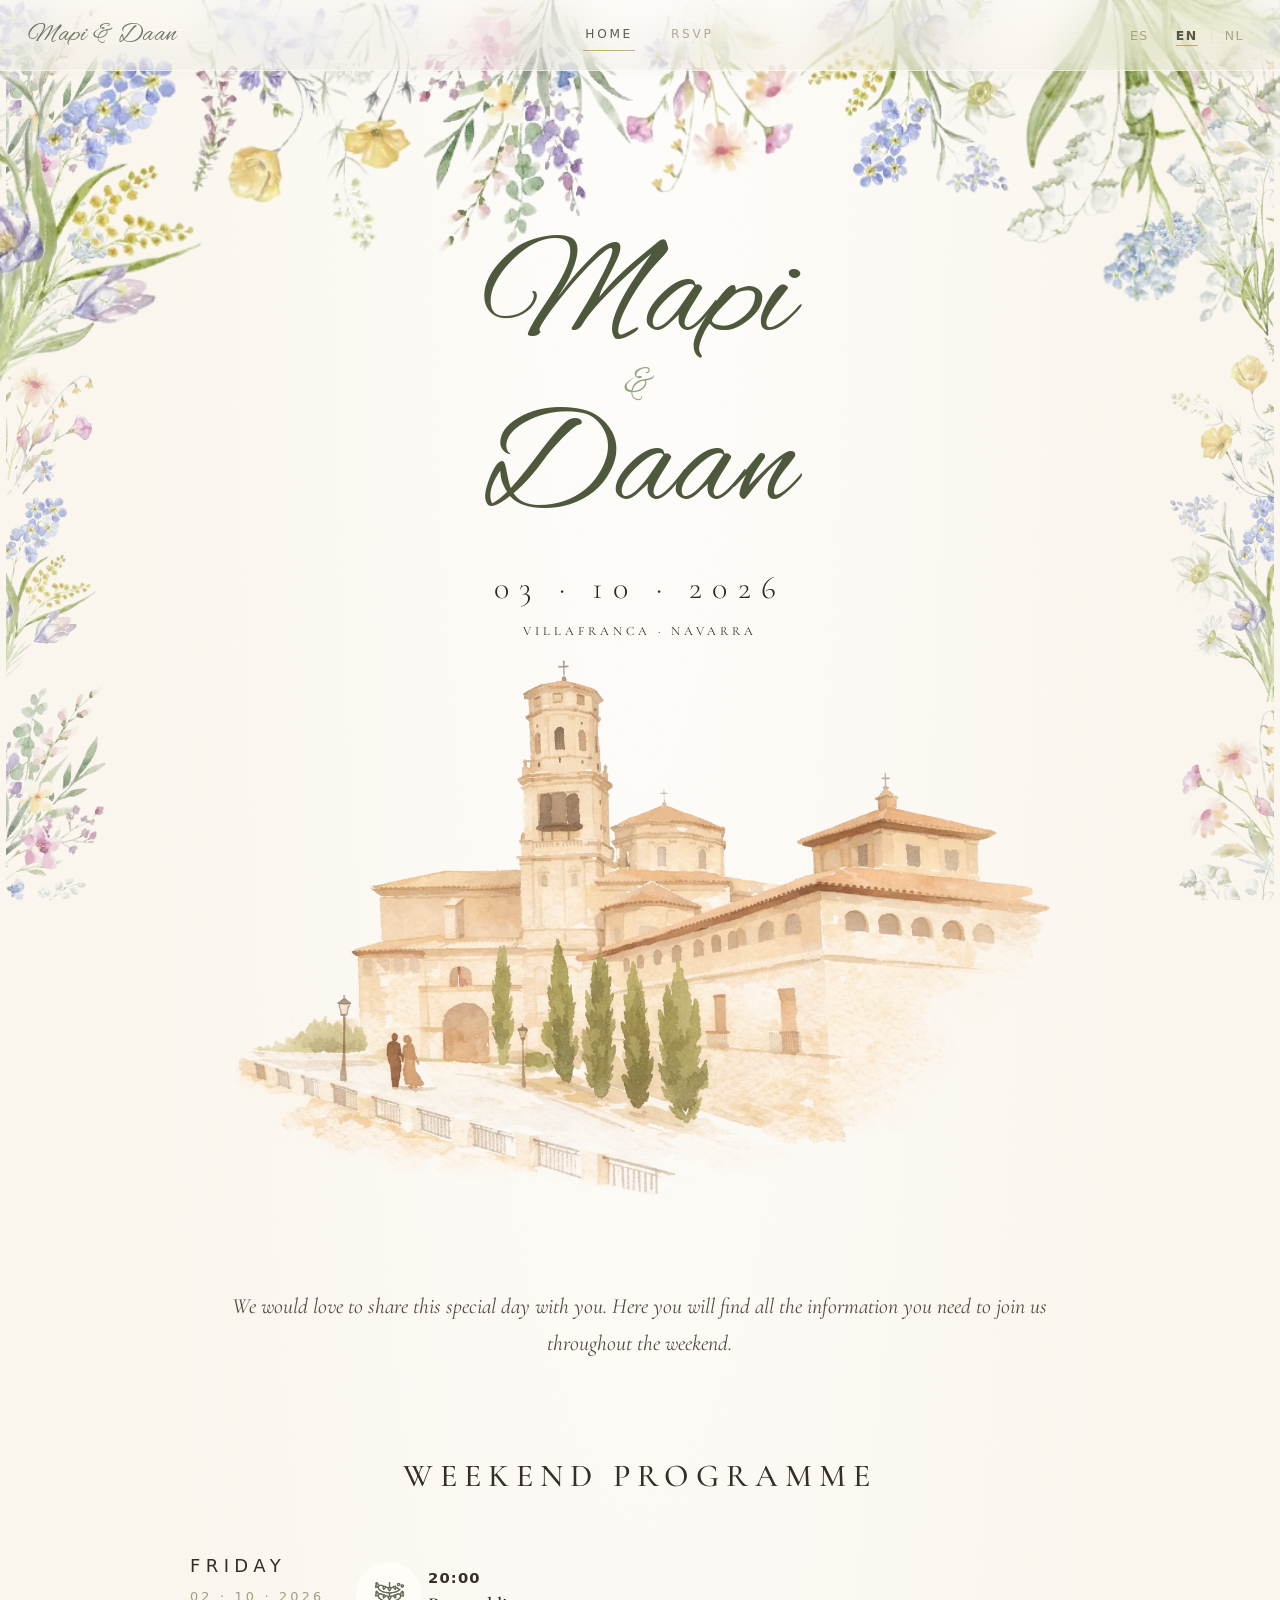
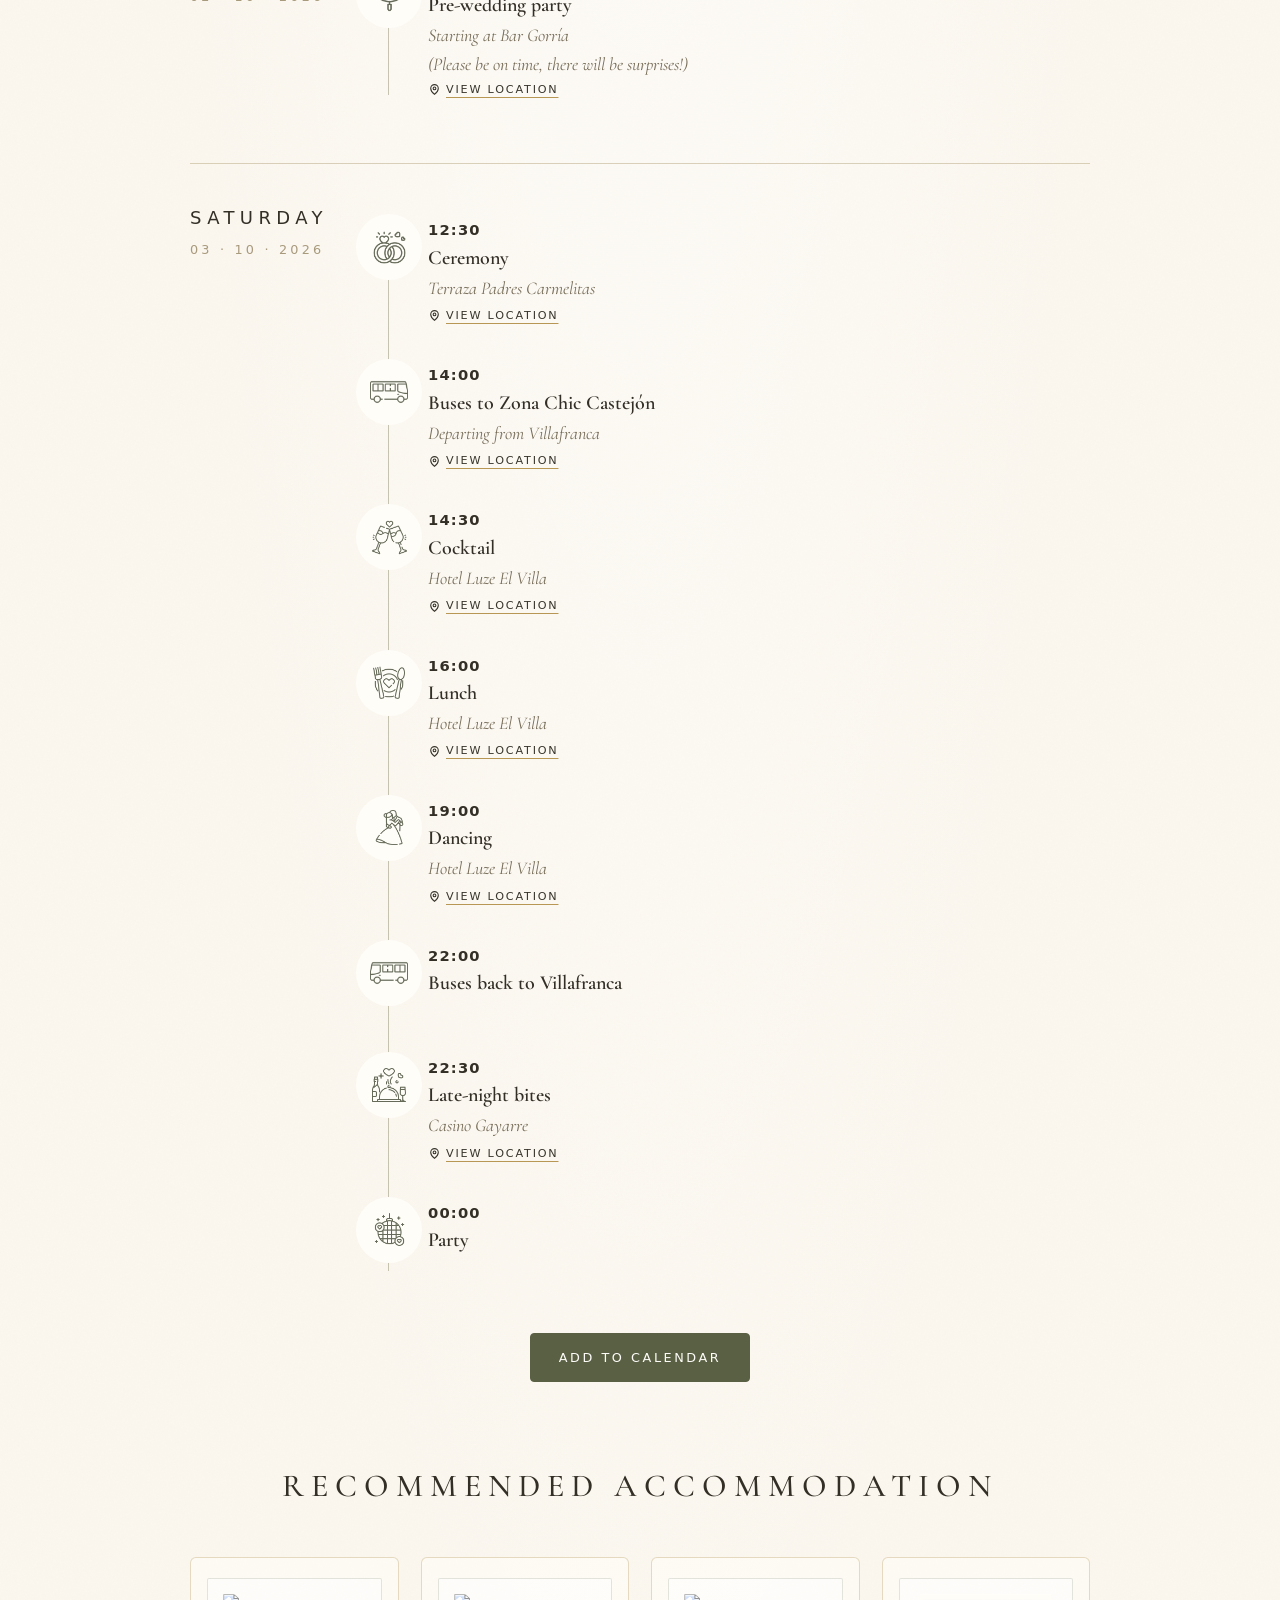
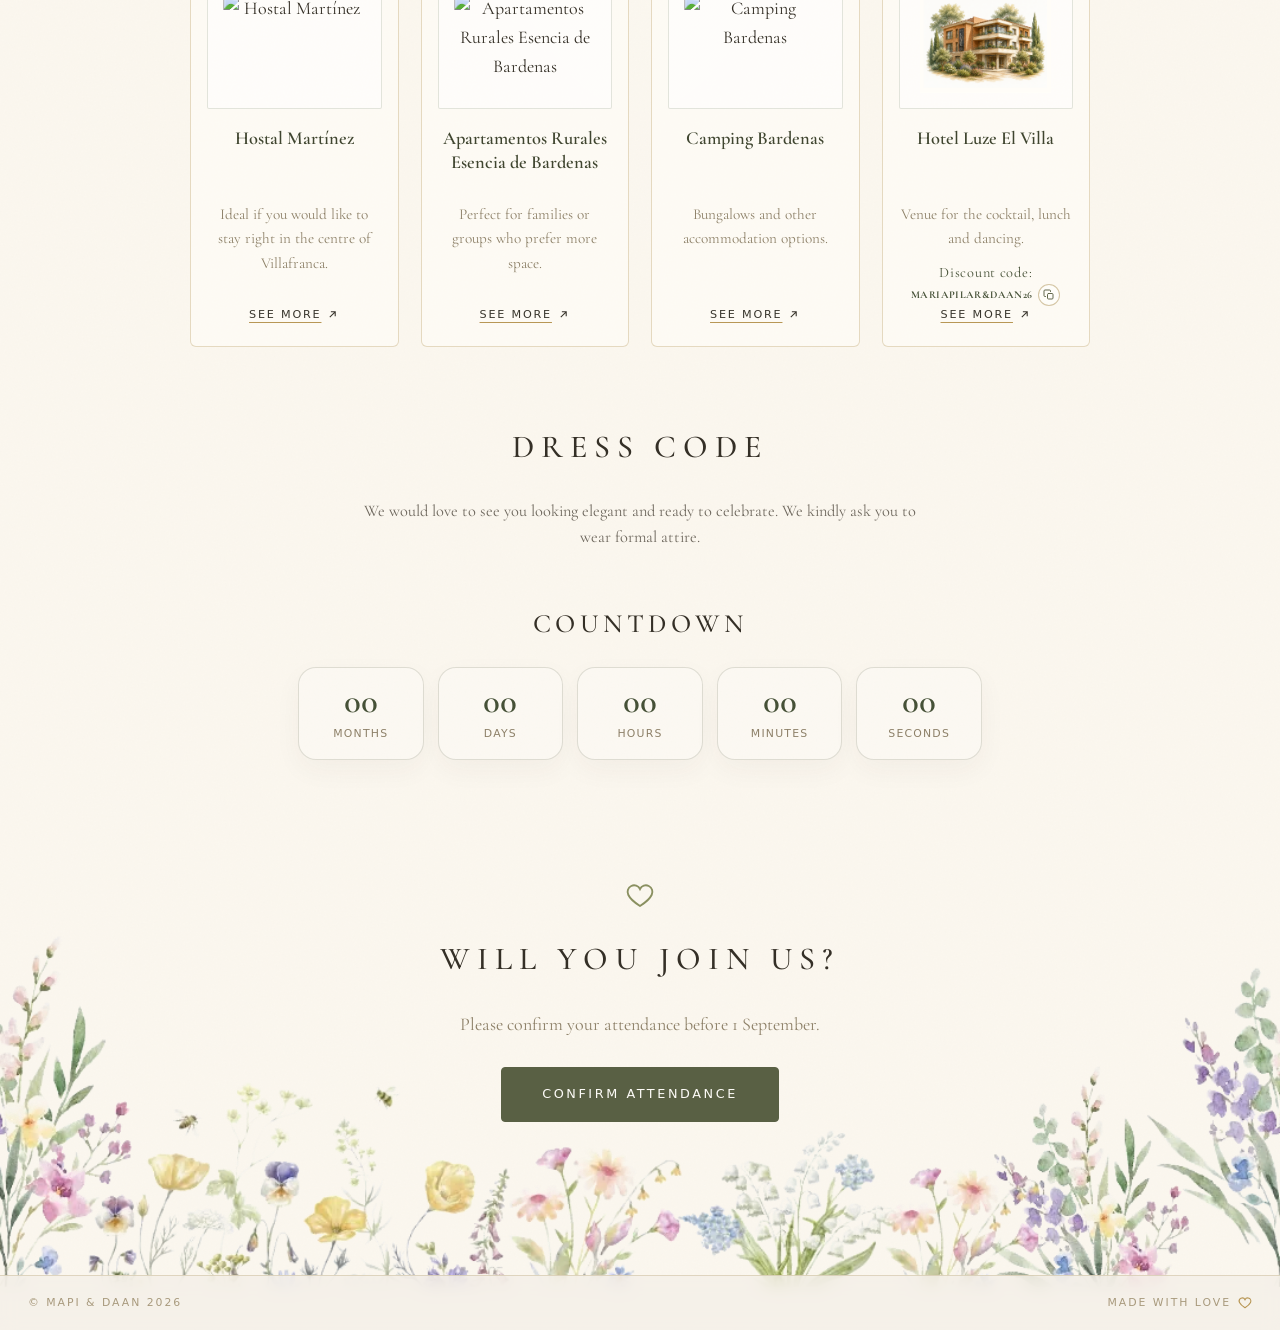
==== index.html @ 1bde0323 "v2.14" ====
<!DOCTYPE html>
<html lang="es">
<head>
<meta charset="UTF-8">
<meta name="viewport" content="width=device-width, initial-scale=1.0">
<title>Mapi &amp; Daan · 03 · 10 · 2026</title>
<meta name="description" content="Boda de Mapi y Daan — 3 de octubre de 2026, Villafranca, Navarra.">
<meta property="og:title" content="Mapi &amp; Daan">
<meta property="og:description" content="03 Octubre 2026 · Villafranca (Navarra)">
<meta property="og:image" content="assets/og-image.png">
<meta property="og:type" content="website">
<meta name="twitter:card" content="summary_large_image">
<meta name="twitter:title" content="Mapi &amp; Daan">
<meta name="twitter:description" content="03 Octubre 2026 · Villafranca (Navarra)">
<meta name="twitter:image" content="assets/og-image.png">
<link rel="preconnect" href="https://fonts.googleapis.com">
<link rel="preconnect" href="https://fonts.gstatic.com" crossorigin>
<link href="https://fonts.googleapis.com/css2?family=Alex+Brush&family=Cormorant+Garamond:ital,wght@0,400;0,500;0,600;0,700;1,400&display=swap" rel="stylesheet">
<link rel="stylesheet" href="css/style.css">

<link rel="icon" type="image/png" sizes="32x32" href="assets/favicon-32.png">
<link rel="icon" type="image/png" sizes="48x48" href="assets/favicon-48.png">
<link rel="icon" type="image/png" sizes="192x192" href="assets/favicon-192.png">
<link rel="apple-touch-icon" sizes="180x180" href="assets/favicon-180.png">
<link rel="icon" type="image/png" sizes="512x512" href="assets/favicon-512.png">
<link rel="shortcut icon" href="assets/favicon.ico">

<style>
@media (max-width:768px){
  .flying-dragonfly{display:block !important; opacity:1 !important; width:70px !important; top:35vh !important; animation-duration:22s !important;}
}
</style>
</head>
<body>
<div class="flower-frame-bg" aria-hidden="true"></div>
<div class="floral-border floral-border-top" aria-hidden="true"></div>
<div class="floral-border floral-border-left" aria-hidden="true"></div>
<div class="floral-border floral-border-right" aria-hidden="true"></div>
<div class="floral-border floral-border-bottom" aria-hidden="true"></div>

<div class="flying-animals" aria-hidden="true">
  <img class="flying-animal flying-bee" src="assets/animal-bee.webp" alt="">
  <img class="flying-animal flying-butterfly" src="assets/animal-butterfly.webp" alt="">
  <img class="flying-animal flying-dragonfly" src="assets/animal-dragonfly.webp" alt="">
</div>

<header class="site-header">
  <a class="brand" href="#inicio" data-tab="home">Mapi &amp; Daan</a>

  <nav class="tab-nav" aria-label="Secciones">
    <a href="#inicio" data-tab="home" class="active" data-i18n="nav.home">Inicio</a>
    <a href="#rsvp" data-tab="rsvp" data-i18n="nav.rsvp">RSVP</a>
  </nav>

  <nav class="lang-switch" aria-label="Idioma">
    <button data-lang="es">ES</button><span class="sep">|</span>
    <button data-lang="en">EN</button><span class="sep">|</span>
    <button data-lang="nl">NL</button>
  </nav>
</header>

<main>

<!-- ════════════════════ PANEL: HOME ════════════════════ -->
<div class="tab-panel active" id="panel-home">

  <!-- cinematic invitation hero -->
  <section class="hero-stage" id="hero-stage">
    <div class="invite-card" id="invite-card">
      <p class="card-kicker" data-i18n="hero.kicker">¡Nos casamos!</p>
      <h1 class="script-names">Mapi<span class="card-amp">&amp;</span>Daan</h1>
      <p class="card-date" data-i18n="hero.date">03 · 10 · 2026</p>
      <p class="countdown" id="countdown" aria-live="polite"></p>
      <p class="card-place" data-i18n="hero.place">Villafranca · Navarra</p>
      <div class="card-rule" aria-hidden="true"></div>
      <img class="card-church" alt="Acuarela original de la Terraza Padres Carmelitas" src="assets/church-original-transparent.webp" fetchpriority="high" decoding="async">
    </div>

    <div class="scroll-hint" aria-hidden="true">
      <svg viewBox="0 0 24 24" fill="none" stroke="currentColor" stroke-width="1.5" stroke-linecap="round"><path d="M6 9 l6 6 6-6"/></svg>
    </div>
  </section>

  <!-- intro -->
  <section class="hero" style="overflow:hidden; padding-top:54px;">
    <div class="container" style="position:relative; z-index:2;">
      <p class="lead fade-in" style="font-style:italic; font-size:1.15rem;" data-i18n="hero.intro">
        Nos encantaría compartir este día tan especial con vosotros.
        Aquí encontraréis toda la información necesaria para acompañarnos durante el fin de semana.
      </p>
    </div>
  </section>

  <!-- program -->
  <section id="programa">
    <div class="container">
      <h2 class="section-title reveal" data-i18n="program.title">Programa del fin de semana</h2>

      <div class="timeline">

        <div class="day-block reveal">
          <div class="day-label">
            <div>
              <div class="day-name" data-i18n="program.friday">Viernes</div>
              <div class="day-date" data-i18n="program.friday.date">02 · 10 · 2026</div>
            </div>
          </div>
          <div class="events">
            <div class="event">
              <span class="event-icon" aria-hidden="true"><img class="program-icon preboda" src="assets/program-preboda.png" alt="" loading="lazy" decoding="async"></span>
              <div class="time">20:00</div>
              <div class="name" data-i18n="event.preboda">Preboda</div>
              <div class="venue" data-i18n="event.preboda.venue">Comienzo en Bar Gorría</div>
              <div class="venue event-note" data-i18n="event.preboda.note">(Sed puntuales, habrá sorpresas!)</div>
              <a class="map-link" href="https://maps.app.goo.gl/xRAJWxKhCFq8vYCz7" target="_blank" rel="noopener">
                <svg viewBox="0 0 24 24" fill="none" stroke="currentColor" stroke-width="2"><path d="M12 21s-7-5.5-7-11a7 7 0 0 1 14 0c0 5.5-7 11-7 11Z"/><circle cx="12" cy="10" r="2.5"/></svg>
                <span data-i18n="map.view">Ver ubicación</span>
              </a>
            </div>
          </div>
        </div>

        <div class="day-block reveal">
          <div class="day-label">
            <div>
              <div class="day-name" data-i18n="program.saturday">Sábado</div>
              <div class="day-date" data-i18n="program.saturday.date">03 · 10 · 2026</div>
            </div>
          </div>
          <div class="events">

            <div class="event reveal">
              <span class="event-icon" aria-hidden="true"><img class="program-icon ceremonia" src="assets/program-ceremonia.png" alt="" loading="lazy" decoding="async"></span>
              <div class="time">12:30</div>
              <div class="name" data-i18n="event.ceremonia">Ceremonia</div>
              <div class="venue" data-i18n="event.ceremonia.venue">Terraza Padres Carmelitas</div>
              <a class="map-link" href="https://maps.app.goo.gl/2AvCW6MnAVzk6SVA7" target="_blank" rel="noopener">
                <svg viewBox="0 0 24 24" fill="none" stroke="currentColor" stroke-width="2"><path d="M12 21s-7-5.5-7-11a7 7 0 0 1 14 0c0 5.5-7 11-7 11Z"/><circle cx="12" cy="10" r="2.5"/></svg>
                <span data-i18n="map.view">Ver ubicación</span>
              </a>
            </div>

            <div class="event reveal">
              <span class="event-icon" aria-hidden="true"><img class="program-icon autobus" src="assets/program-autobus.png" alt="" loading="lazy" decoding="async"></span>
              <div class="time">14:00</div>
              <div class="name" data-i18n="event.bus">Autobuses a Zona Chic Castejón</div>
              <div class="venue" data-i18n="event.bus.venue">Salida desde Villafranca</div>
              <a class="map-link" href="https://maps.app.goo.gl/1Bk1BkyjvLJaMyFRA" target="_blank" rel="noopener">
                <svg viewBox="0 0 24 24" fill="none" stroke="currentColor" stroke-width="2"><path d="M12 21s-7-5.5-7-11a7 7 0 0 1 14 0c0 5.5-7 11-7 11Z"/><circle cx="12" cy="10" r="2.5"/></svg>
                <span data-i18n="map.view">Ver ubicación</span>
              </a>
            </div>

            <div class="event reveal">
              <span class="event-icon" aria-hidden="true"><img class="program-icon coctel" src="assets/program-coctel.png" alt="" loading="lazy" decoding="async"></span>
              <div class="time">14:30</div>
              <div class="name" data-i18n="event.coctel">Cóctel</div>
              <div class="venue" data-i18n="event.luze">Hotel Luze El Villa</div>
              <a class="map-link" href="https://www.google.com/maps/search/?api=1&query=Hotel%20Luze%20El%20Villa%20Castejon%20Navarra" target="_blank" rel="noopener">
                <svg viewBox="0 0 24 24" fill="none" stroke="currentColor" stroke-width="2"><path d="M12 21s-7-5.5-7-11a7 7 0 0 1 14 0c0 5.5-7 11-7 11Z"/><circle cx="12" cy="10" r="2.5"/></svg>
                <span data-i18n="map.view">Ver ubicación</span>
              </a>
            </div>

            <div class="event reveal">
              <span class="event-icon" aria-hidden="true"><img class="program-icon comida" src="assets/program-comida.png" alt="" loading="lazy" decoding="async"></span>
              <div class="time">16:00</div>
              <div class="name" data-i18n="event.comida">Comida</div>
              <div class="venue" data-i18n="event.luze">Hotel Luze El Villa</div>
              <a class="map-link" href="https://www.google.com/maps/search/?api=1&query=Hotel%20Luze%20El%20Villa%20Castejon%20Navarra" target="_blank" rel="noopener">
                <svg viewBox="0 0 24 24" fill="none" stroke="currentColor" stroke-width="2"><path d="M12 21s-7-5.5-7-11a7 7 0 0 1 14 0c0 5.5-7 11-7 11Z"/><circle cx="12" cy="10" r="2.5"/></svg>
                <span data-i18n="map.view">Ver ubicación</span>
              </a>
            </div>

            <div class="event reveal">
              <span class="event-icon" aria-hidden="true"><img class="program-icon baile" src="assets/program-baile.png" alt="" loading="lazy" decoding="async"></span>
              <div class="time">19:00</div>
              <div class="name" data-i18n="event.baile">Baile</div>
              <div class="venue" data-i18n="event.luze">Hotel Luze El Villa</div>
              <a class="map-link" href="https://www.google.com/maps/search/?api=1&query=Hotel%20Luze%20El%20Villa%20Castejon%20Navarra" target="_blank" rel="noopener">
                <svg viewBox="0 0 24 24" fill="none" stroke="currentColor" stroke-width="2"><path d="M12 21s-7-5.5-7-11a7 7 0 0 1 14 0c0 5.5-7 11-7 11Z"/><circle cx="12" cy="10" r="2.5"/></svg>
                <span data-i18n="map.view">Ver ubicación</span>
              </a>
            </div>

            <div class="event reveal">
              <span class="event-icon" aria-hidden="true"><img class="program-icon autobus return-bus" src="assets/program-autobus.png" alt="" loading="lazy" decoding="async"></span>
              <div class="time">22:00</div>
              <div class="name" data-i18n="event.bus.return">Autobuses a Villafranca</div>
            </div>

            <div class="event reveal">
              <span class="event-icon" aria-hidden="true"><img class="program-icon recena" src="assets/program-recena.png" alt="" loading="lazy" decoding="async"></span>
              <div class="time">22:30</div>
              <div class="name" data-i18n="event.recena">Recena</div>
              <div class="venue" data-i18n="event.recena.venue">Casino Gayarre</div>
              <a class="map-link" href="https://maps.app.goo.gl/Xi1665F6afaucKHz7" target="_blank" rel="noopener">
                <svg viewBox="0 0 24 24" fill="none" stroke="currentColor" stroke-width="2"><path d="M12 21s-7-5.5-7-11a7 7 0 0 1 14 0c0 5.5-7 11-7 11Z"/><circle cx="12" cy="10" r="2.5"/></svg>
                <span data-i18n="map.view">Ver ubicación</span>
              </a>
            </div>

            <div class="event reveal">
              <span class="event-icon" aria-hidden="true"><img class="program-icon fiesta" src="assets/program-fiesta.png" alt="" loading="lazy" decoding="async"></span>
              <div class="time">00:00</div>
              <div class="name" data-i18n="event.fiesta">Fiesta</div>
            </div>

          </div>
        </div>
      </div>

      <div class="calendar-actions reveal">
        <button class="btn calendar-btn" type="button" id="calendar-btn" data-i18n="calendar.add">Añadir al calendario</button>
      </div>
    </div>
  </section>

  <!-- accommodation -->
  <section id="alojamiento" style="padding-top:20px;">
    <div class="container">
      <h2 class="section-title reveal" data-i18n="stay.title">Alojamiento recomendado</h2>

      <div class="cards">

        <article class="card reveal">
          <img class="card-photo" loading="lazy" decoding="async" alt="Hostal Martínez"
               src="https://lh3.googleusercontent.com/aida-public/[base64]"
               onerror="this.style.display='none'">
          <h3 data-i18n="stay.martinez">Hostal Martínez</h3>
          <p data-i18n="stay.martinez.desc">Ideal para quienes quieran alojarse en pleno centro de Villafranca.</p>
          <a class="map-link" href="http://www.hostalmartinez.com/" target="_blank" rel="noopener">
            <span data-i18n="stay.more">Ver más</span>
            <svg viewBox="0 0 24 24" fill="none" stroke="currentColor" stroke-width="2"><path d="M7 17 L17 7 M9 7 h8 v8"/></svg>
          </a>
        </article>

        <article class="card reveal d1">
          <img class="card-photo" loading="lazy" decoding="async" alt="Apartamentos Rurales Esencia de Bardenas"
               src="https://lh3.googleusercontent.com/aida-public/[base64]"
               onerror="this.style.display='none'">
          <h3 data-i18n="stay.esencia">Apartamentos Rurales Esencia de Bardenas</h3>
          <p data-i18n="stay.esencia.desc">Perfectos para familias o grupos que prefieran disponer de más espacio.</p>
          <a class="map-link" href="https://apartamentosruralesbardenas.com/" target="_blank" rel="noopener">
            <span data-i18n="stay.more">Ver más</span>
            <svg viewBox="0 0 24 24" fill="none" stroke="currentColor" stroke-width="2"><path d="M7 17 L17 7 M9 7 h8 v8"/></svg>
          </a>
        </article>

        <article class="card reveal d2">
          <img class="card-photo" loading="lazy" decoding="async" alt="Camping Bardenas"
               src="https://lh3.googleusercontent.com/aida-public/[base64]"
               onerror="this.style.display='none'">
          <h3 data-i18n="stay.camping">Camping Bardenas</h3>
          <p data-i18n="stay.camping.desc">Bungalows y otras opciones de alojamiento.</p>
          <a class="map-link" href="https://www.campingbardenas.com/" target="_blank" rel="noopener">
            <span data-i18n="stay.more">Ver más</span>
            <svg viewBox="0 0 24 24" fill="none" stroke="currentColor" stroke-width="2"><path d="M7 17 L17 7 M9 7 h8 v8"/></svg>
          </a>
        </article>

        <article class="card reveal d3">
          <img class="card-photo luze-photo" loading="lazy" decoding="async" alt="Hotel Luze El Villa"
               src="assets/luze-clean@2x.png"
               srcset="assets/luze-clean.png 640w, assets/luze-clean@2x.png 1280w"
               sizes="(max-width: 700px) 82vw, 260px"
               onerror="this.style.display='none'">
          <h3 data-i18n="stay.luze">Hotel Luze El Villa</h3>
          <p data-i18n="stay.luze.desc">Lugar de celebración del cóctel, comida y baile.</p>
          <p class="promo"><span data-i18n="stay.luze.promo">Código descuento:</span><br><span class="promo-code-row"><strong id="luze-code">MARIAPILAR&amp;DAAN26</strong><button class="copy-code" type="button" data-copy="MARIAPILAR&DAAN26" aria-label="Copiar código" title="Copiar código"><svg viewBox="0 0 24 24" fill="none" stroke="currentColor" stroke-width="1.9" stroke-linecap="round" stroke-linejoin="round" aria-hidden="true"><rect x="9" y="9" width="11" height="11" rx="2"/><path d="M5 15H4a2 2 0 0 1-2-2V4a2 2 0 0 1 2-2h9a2 2 0 0 1 2 2v1"/></svg></button></span></p>
          <a class="map-link" href="https://www.luzehoteles.com/luze-el-villa/" target="_blank" rel="noopener">
            <span data-i18n="stay.more">Ver más</span>
            <svg viewBox="0 0 24 24" fill="none" stroke="currentColor" stroke-width="2"><path d="M7 17 L17 7 M9 7 h8 v8"/></svg>
          </a>
        </article>

      </div>
    </div>
  </section>

  <!-- dress code -->
  <section id="dress-code" class="dress-code-section">
    <div class="container reveal">
      <h2 class="section-title" data-i18n="dress.title">Dress code</h2>
      <p class="dress-code-note" data-i18n="dress.note">Os pedimos vestir de manera formal para celebrar este día tan especial.</p>
    </div>
  </section>



  <!-- countdown -->
  <section class="countdown-section reveal" id="cuenta-atras">
    <div class="container">
      <div class="wedding-countdown" aria-live="polite">
        <p class="countdown-title" data-i18n="countdown.title">Cuenta atrás</p>
        <div class="countdown-grid">
          <div class="countdown-item"><span id="countdown-months">0</span><small data-i18n="countdown.months">meses</small></div>
          <div class="countdown-item"><span id="countdown-days">0</span><small data-i18n="countdown.days.label">días</small></div>
          <div class="countdown-item"><span id="countdown-hours">0</span><small data-i18n="countdown.hours">horas</small></div>
          <div class="countdown-item"><span id="countdown-minutes">0</span><small data-i18n="countdown.minutes">minutos</small></div>
          <div class="countdown-item"><span id="countdown-seconds">0</span><small data-i18n="countdown.seconds">segundos</small></div>
        </div>
      </div>
    </div>
  </section>

  <!-- CTA -->
  <section class="cta">
    <div class="container reveal">
      <div class="heart" aria-hidden="true">
        <svg viewBox="0 0 24 24" fill="none" stroke="currentColor" stroke-width="1.5"><path d="M12 20s-7.5-4.8-9.4-9A5.2 5.2 0 0 1 12 6.4 5.2 5.2 0 0 1 21.4 11c-1.9 4.2-9.4 9-9.4 9Z"/></svg>
      </div>
      <h2 class="section-title" data-i18n="cta.title">¿Nos acompañáis?</h2>
      <p data-i18n="cta.text">Confirma tu asistencia antes del 1 de septiembre.</p>
      <a class="btn" href="#rsvp" data-tab="rsvp" data-i18n="cta.rsvp">Confirmar asistencia</a>
    </div>
  </section>

</div>

<!-- ════════════════════ PANEL: RSVP ════════════════════ -->
<div class="tab-panel" id="panel-rsvp">
<section style="position:relative; overflow:hidden;">

  <div class="corner-floral tl animate-sway" aria-hidden="true"><img src="assets/floral-corner.svg" alt=""></div>
  <div class="corner-floral tr animate-sway" aria-hidden="true"><img src="assets/floral-corner.svg" alt=""></div>

  <div class="container" style="position:relative; z-index:2;">
    <div class="rsvp-heading">
      <h1 class="section-title" data-i18n="rsvp.title">Confirma tu asistencia</h1>
      <div class="ornament" aria-hidden="true">❧</div>
      <p class="lead" data-i18n="rsvp.intro">Por favor, completa el siguiente formulario antes del 1 de septiembre de 2026.</p>
    </div>

    <form id="rsvp-form" class="form-wrap" novalidate>

            <div class="form-row contact-row">
        <div class="q-icon" aria-hidden="true">
          <svg viewBox="0 0 24 24" fill="none" stroke="currentColor" stroke-width="1.5"><circle cx="12" cy="8" r="4"/><path d="M4 21a8 8 0 0 1 16 0"/></svg>
        </div>
        <div>
          <label class="q-label" for="contactName" data-i18n="rsvp.contactName">Tu nombre</label>
          <input type="text" id="contactName" name="contactName" data-i18n-placeholder="rsvp.contactName.placeholder" placeholder="Tu nombre y apellidos">
        </div>
      </div>

      <div class="form-row contact-row">
        <div class="q-icon" aria-hidden="true">
          <svg viewBox="0 0 24 24" fill="none" stroke="currentColor" stroke-width="1.5"><path d="M22 16.92v3a2 2 0 0 1-2.18 2 19.8 19.8 0 0 1-8.63-3.07 19.5 19.5 0 0 1-6-6A19.8 19.8 0 0 1 2.12 4.18 2 2 0 0 1 4.11 2h3a2 2 0 0 1 2 1.72c.13.96.35 1.9.66 2.8a2 2 0 0 1-.45 2.11L8.1 9.9a16 16 0 0 0 6 6l1.27-1.27a2 2 0 0 1 2.11-.45c.9.31 1.84.53 2.8.66A2 2 0 0 1 22 16.92Z"/></svg>
        </div>
        <div>
          <label class="q-label" for="phone" data-i18n="rsvp.phone">Teléfono de contacto</label>
          <input type="tel" id="phone" name="phone" data-i18n-placeholder="rsvp.phone.placeholder" placeholder="Teléfono de contacto">
        </div>
      </div>

<div class="form-row">
        <div class="q-icon" aria-hidden="true">
          <svg viewBox="0 0 24 24" fill="none" stroke="currentColor" stroke-width="1.5"><rect x="4" y="5" width="16" height="15" rx="2"/><path d="M8 3 v4 M16 3 v4 M4 10 h16"/><path d="M9 15 l2 2 4-4" stroke-linecap="round" stroke-linejoin="round"/></svg>
        </div>
        <div>
          <label class="q-label" data-i18n="rsvp.q1">¿Podrás acompañarnos el 3 de octubre de 2026?</label>
          <div class="radio-group">
            <label class="radio-pill"><input type="radio" name="asistencia" value="si" required><span data-i18n="rsvp.q1.yes">Sí, asistiré</span></label>
            <label class="radio-pill"><input type="radio" name="asistencia" value="no"><span data-i18n="rsvp.q1.no">No podré asistir</span></label>
          </div>
        </div>
      </div>

      <div class="form-row attendance-yes-only">
        <div class="q-icon" aria-hidden="true">
          <svg viewBox="0 0 24 24" fill="none" stroke="currentColor" stroke-width="1.5"><circle cx="9" cy="8" r="3.2"/><path d="M3.5 19 a5.5 5.5 0 0 1 11 0"/><circle cx="16.5" cy="9.5" r="2.6"/><path d="M15.5 14.5 a4.6 4.6 0 0 1 5 4.5"/></svg>
        </div>
        <div>
          <label class="q-label" for="personas" data-i18n="rsvp.q2">¿Cuántas personas asistiréis?</label>
          <select id="personas" name="personas">
            <option value="" data-i18n-option="rsvp.q2.placeholder" selected>Selecciona una opción</option>
            <option value="1">1</option>
            <option value="2">2</option>
            <option value="3">3</option>
            <option value="4">4</option>
            <option value="5">5</option>
            <option value="6">6</option>
            <option value="7">7</option>
            <option value="8">8</option>
          </select>
        </div>
      </div>

      <div class="form-row attendance-yes-only" id="guest-names-row">
        <div>
          <label class="q-label" data-i18n="rsvp.q3">Nombres y apellidos de los asistentes</label>
          <div id="guest-name-fields" class="guest-name-fields" aria-live="polite"></div>
        </div>
      </div>

      <div class="form-row attendance-yes-only">
        <div class="q-icon" aria-hidden="true">
          <svg viewBox="0 0 24 24" fill="none" stroke="currentColor" stroke-width="1.5"><rect x="4" y="4" width="16" height="13" rx="2.5"/><path d="M4 10 h16"/><circle cx="8" cy="18.5" r="1.6" fill="currentColor" stroke="none"/><circle cx="16" cy="18.5" r="1.6" fill="currentColor" stroke="none"/></svg>
        </div>
        <div>
          <label class="q-label" data-i18n="rsvp.q4">¿Necesitaréis utilizar el autobús?</label>
          <div class="radio-group">
            <label class="radio-pill"><input type="radio" name="autobus" value="si"><span data-i18n="rsvp.yes">Sí</span></label>
            <label class="radio-pill"><input type="radio" name="autobus" value="no"><span data-i18n="rsvp.no">No</span></label>
          </div>
        </div>
      </div>

      <div class="form-row attendance-yes-only">
        <div class="q-icon" aria-hidden="true">
          <svg viewBox="0 0 24 24" fill="none" stroke="currentColor" stroke-width="1.5" stroke-linecap="round"><circle cx="9" cy="4.5" r="1.6"/><circle cx="16" cy="5.5" r="1.6"/><path d="M9 7 q -2 4 -1 7 l -2 6"/><path d="M9 14 l 3 6"/><path d="M16 8 q 2 4 0.5 7 l 1.5 5"/><path d="M16.5 15 l -3 5"/></svg>
        </div>
        <div>
          <label class="q-label" data-i18n="rsvp.q5">¿Asistiréis también a la preboda del viernes?</label>
          <div class="radio-group">
            <label class="radio-pill"><input type="radio" name="preboda" value="si"><span data-i18n="rsvp.yes">Sí</span></label>
            <label class="radio-pill"><input type="radio" name="preboda" value="no"><span data-i18n="rsvp.no">No</span></label>
          </div>
        </div>
      </div>

      <div class="form-row guest-details-row attendance-yes-only">
        <div>
          <label class="q-label" data-i18n="rsvp.q6">Menús especiales y alergias (por asistente)</label>
          <p class="form-hint" data-i18n="rsvp.q6.hint">Introduce primero los nombres y aquí aparecerán automáticamente los campos de cada persona.</p>
          <div id="guest-details" class="guest-details" aria-live="polite"></div>
        </div>
      </div>

      <div class="form-row attendance-yes-only">
        <div class="q-icon" aria-hidden="true">
          <svg viewBox="0 0 24 24" fill="none" stroke="currentColor" stroke-width="1.5" stroke-linecap="round"><path d="M9 18 V6 l10 -2 v12"/><circle cx="6.5" cy="18" r="2.5"/><circle cx="16.5" cy="16" r="2.5"/></svg>
        </div>
        <div>
          <label class="q-label" for="cancion" data-i18n="rsvp.q7">¿Qué canción no puede faltar en la pista de baile?</label>
          <input type="text" id="cancion" name="cancion" data-i18n-placeholder="rsvp.q7.placeholder" placeholder="Escribe tu canción (opcional)">
        </div>
      </div>

      <div class="form-row">
        <div class="q-icon" aria-hidden="true">
          <svg viewBox="0 0 24 24" fill="none" stroke="currentColor" stroke-width="1.5" stroke-linejoin="round"><path d="M4 6 h16 v11 h-9 l-4 3 v-3 h-3 Z"/></svg>
        </div>
        <div>
          <label class="q-label" for="mensaje" data-i18n="rsvp.q8">¿Queréis dejarnos algún mensaje?</label>
          <textarea id="mensaje" name="mensaje" data-i18n-placeholder="rsvp.q8.placeholder" placeholder="Escribe tu mensaje (opcional)"></textarea>
        </div>
      </div>

      <div class="form-footer">
        <button type="submit" class="btn" id="submit-btn">
          <svg viewBox="0 0 24 24" fill="none" stroke="currentColor" stroke-width="1.5"><rect x="3" y="6" width="18" height="13" rx="2"/><path d="M3 7 l9 7 9-7"/></svg>
          <span data-i18n="rsvp.submit">Enviar confirmación</span>
        </button>
        <div class="form-status" id="form-status" role="status" aria-live="polite"></div>
      </div>
    </form>

    <div class="success-panel" id="success-panel">
      <div class="heart" aria-hidden="true">
        <svg viewBox="0 0 24 24" fill="none" stroke="currentColor" stroke-width="1.5"><path d="M12 20s-7.5-4.8-9.4-9A5.2 5.2 0 0 1 12 6.4 5.2 5.2 0 0 1 21.4 11c-1.9 4.2-9.4 9-9.4 9Z"/></svg>
      </div>
      <h2 class="section-title" data-i18n="rsvp.success.title">¡Confirmación enviada!</h2>
      <p id="success-message" data-i18n="rsvp.success.text">Muchas gracias por responder. ¡Nos vemos el 3 de octubre!</p>
      <a class="btn success-home-btn" href="#inicio" data-tab="home" data-i18n="nav.home">Inicio</a>
    </div>

  </div>
</section>
</div>

</main>

<footer class="site-footer">
  <span data-i18n="footer.copy">© Mapi &amp; Daan 2026</span>
  <span class="love"><span data-i18n="footer.love">Hecho con amor</span>
    <svg viewBox="0 0 24 24" fill="none" stroke="currentColor" stroke-width="2"><path d="M12 20s-7.5-4.8-9.4-9A5.2 5.2 0 0 1 12 6.4 5.2 5.2 0 0 1 21.4 11c-1.9 4.2-9.4 9-9.4 9Z"/></svg>
  </span>
</footer>

<script src="js/i18n.js"></script>
<script src="js/main.js"></script>
<script>
/* ================= TABS ================= */
(function () {
  const tabs = { home: "panel-home", rsvp: "panel-rsvp" };
  const hashFor = { home: "#inicio", rsvp: "#rsvp" };

  function showTab(name, push) {
    if (!tabs[name]) name = "home";
    Object.entries(tabs).forEach(function ([key, id]) {
      document.getElementById(id).classList.toggle("active", key === name);
    });
    document.body.classList.toggle("rsvp-active", name === "rsvp");
    document.querySelectorAll("[data-tab]").forEach(function (a) {
      if (a.closest(".tab-nav")) a.classList.toggle("active", a.getAttribute("data-tab") === name);
    });
    if (push !== false) history.replaceState(null, "", hashFor[name]);
    if (name === "rsvp") window.dispatchEvent(new Event("rsvp:show"));
    window.dispatchEvent(new Event("resize"));
    window.scrollTo({ top: 0, behavior: "instant" in window ? "instant" : "auto" });
  }

  function fromHash() {
    const h = location.hash;
    if (h === "#rsvp") return "rsvp";
    return "home";
  }

  document.addEventListener("click", function (e) {
    const a = e.target.closest("[data-tab]");
    if (!a) return;
    e.preventDefault();
    showTab(a.getAttribute("data-tab"));
  });

  window.addEventListener("hashchange", function () { showTab(fromHash(), false); });
  showTab(fromHash(), false);
})();


/* ================= COUNTDOWN + CALENDAR ================= */
(function () {
  const weddingDate = new Date("2026-10-03T12:30:00+02:00");

  function setCountdownValue(id, value) {
    const el = document.getElementById(id);
    if (el) el.textContent = String(value).padStart(2, "0");
  }

  function diffParts(from, to) {
    if (to <= from) return { months: 0, days: 0, hours: 0, minutes: 0, seconds: 0 };

    let cursor = new Date(from.getTime());
    let months = 0;

    while (true) {
      const next = new Date(cursor.getTime());
      next.setMonth(next.getMonth() + 1);
      if (next <= to) {
        months += 1;
        cursor = next;
      } else {
        break;
      }
    }

    let remaining = Math.max(0, to - cursor);
    const days = Math.floor(remaining / 86400000);
    remaining -= days * 86400000;
    const hours = Math.floor(remaining / 3600000);
    remaining -= hours * 3600000;
    const minutes = Math.floor(remaining / 60000);
    remaining -= minutes * 60000;
    const seconds = Math.floor(remaining / 1000);

    return { months, days, hours, minutes, seconds };
  }

  function updateCountdown() {
    const smallHeroCountdown = document.getElementById("countdown");
    if (smallHeroCountdown) smallHeroCountdown.textContent = "";

    const now = new Date();
    const parts = diffParts(now, weddingDate);

    setCountdownValue("countdown-months", parts.months);
    setCountdownValue("countdown-days", parts.days);
    setCountdownValue("countdown-hours", parts.hours);
    setCountdownValue("countdown-minutes", parts.minutes);
    setCountdownValue("countdown-seconds", parts.seconds);
  }

  function formatICSDate(date) {
    return date.toISOString().replace(/[-:]/g, "").replace(/\.\d{3}Z$/, "Z");
  }

  function escapeICS(value) {
    return String(value || "").replace(/\\/g, "\\\\").replace(/;/g, "\\;").replace(/,/g, "\\,").replace(/\n/g, "\\n");
  }

  function createCalendarFile() {
    const filename = t("calendar.filename") || "boda-mapi-daan.ics";
    const now = formatICSDate(new Date());
    const events = [
      {
        uid: "preboda-mapi-daan-2026@mapi-daan-2026.com",
        summary: t("calendar.preboda.title") || "Preboda de Mapi y Daan",
        start: new Date("2026-10-02T20:00:00+02:00"),
        end: new Date("2026-10-02T23:30:00+02:00"),
        location: "Bar Gorría, Villafranca, Navarra",
        description: "Comienzo en Bar Gorría. Sed puntuales, habrá sorpresas."
      },
      {
        uid: "boda-mapi-daan-2026@mapi-daan-2026.com",
        summary: t("calendar.title") || "Boda de Mapi y Daan",
        start: new Date("2026-10-03T12:30:00+02:00"),
        end: new Date("2026-10-04T02:00:00+02:00"),
        location: "Villafranca / Castejón, Navarra",
        description: "Ceremonia en Terraza Padres Carmelitas. Cóctel, comida y baile en Hotel Luze El Villa. Recena y fiesta en Casino Gayarre."
      }
    ];

    const lines = ["BEGIN:VCALENDAR", "VERSION:2.0", "PRODID:-//Mapi & Daan//Wedding 2026//ES", "CALSCALE:GREGORIAN", "METHOD:PUBLISH"];
    events.forEach(function (ev) {
      lines.push("BEGIN:VEVENT", "UID:" + ev.uid, "DTSTAMP:" + now, "DTSTART:" + formatICSDate(ev.start), "DTEND:" + formatICSDate(ev.end), "SUMMARY:" + escapeICS(ev.summary), "LOCATION:" + escapeICS(ev.location), "DESCRIPTION:" + escapeICS(ev.description), "END:VEVENT");
    });
    lines.push("END:VCALENDAR");

    const blob = new Blob([lines.join("\r\n")], { type: "text/calendar;charset=utf-8" });
    const url = URL.createObjectURL(blob);
    const a = document.createElement("a");
    a.href = url;
    a.download = filename;
    document.body.appendChild(a);
    a.click();
    document.body.removeChild(a);
    URL.revokeObjectURL(url);
  }

  document.addEventListener("DOMContentLoaded", function () {
    const btn = document.getElementById("calendar-btn");
    if (btn) btn.addEventListener("click", createCalendarFile);
    updateCountdown();
    window.setInterval(updateCountdown, 1000);
  });
  window.addEventListener("languagechange", updateCountdown);
})();

/* ================= RSVP → Google Sheet =================
   Sends one group row + one per-guest details array.
   Apps Script should use the companion apps-script/Code.gs file. */
const SHEET_ENDPOINT = "https://script.google.com/macros/s/AKfycbxgr5bgAsp9JPH4liPc2siJ_asX3Chyt6A8VjNdrXUF2Xdof5ZQ0SgxKA4E8DeuVD6uVg/exec";

(function () {
  const form = document.getElementById("rsvp-form");
  const contactNameInput = document.getElementById("contactName");
  const guestNameFieldsEl = document.getElementById("guest-name-fields");
  const guestCountSelect = document.getElementById("personas");
  const guestDetailsEl = document.getElementById("guest-details");

  function getGuestNameInputs() {
    return Array.from(guestNameFieldsEl ? guestNameFieldsEl.querySelectorAll(".guest-name-input") : []);
  }

  function getAllGuestNames() {
    return getGuestNameInputs()
      .map(function (input) { return (input.value || "").trim(); })
      .filter(Boolean);
  }

  function escapeAttr(value) {
    return String(value || "").replace(/&/g, "&amp;").replace(/"/g, "&quot;").replace(/</g, "&lt;").replace(/>/g, "&gt;");
  }

  function renderGuestNameFields() {
    if (!guestNameFieldsEl) return;
    const count = Number(guestCountSelect.value || 0);
    if (!count || isAttendanceNo()) {
      guestNameFieldsEl.innerHTML = "";
      renderGuestDetails();
      return;
    }

    const previous = getGuestNameInputs().map(function (input) { return input.value || ""; });
    const contactName = (contactNameInput && contactNameInput.value || "").trim();

    guestNameFieldsEl.innerHTML = Array.from({ length: count }, function (_, i) {
      // Invitado 1 is always an exact, read-only copy of "Tu nombre".
      const current = i === 0 ? contactName : (previous[i] || "");
      const label = `${t("rsvp.guest")} ${i + 1}`;
      const readonly = i === 0 ? " readonly aria-readonly=\"true\"" : "";
      const primaryClass = i === 0 ? " guest-name-card-primary" : "";
      return `
        <label class="guest-name-card${primaryClass}">
          <span>${label}</span>
          <input type="text" class="guest-name-input" name="guestName${i}" value="${escapeAttr(current)}" placeholder="${t("rsvp.guestName.placeholder") || t("rsvp.q3.placeholder")}"${readonly}>
        </label>`;
    }).join("");

    getGuestNameInputs().forEach(function (input, index) {
      if (index > 0) input.addEventListener("input", renderGuestDetails);
    });

    renderGuestDetails();
  }

  function menuOptionsHtml(selected) {
    const options = [
      ["Ninguno", t("rsvp.menu.none")],
      ["Vegetariano", t("rsvp.menu.vegetarian")],
      ["Vegano", t("rsvp.menu.vegan")],
      ["Sin gluten", t("rsvp.menu.glutenFree")],
      ["Infantil", t("rsvp.menu.child")],
      ["Otro", t("rsvp.menu.other")]
    ];
    const selectedNormalized = selected || "Ninguno";
    return options.map(function (opt) {
      return `<option value="${opt[0]}"${selectedNormalized === opt[0] ? " selected" : ""}>${opt[1]}</option>`;
    }).join("");
  }

  function langToSpanish(lang) {
    if (lang === "en") return "Inglés";
    if (lang === "nl") return "Neerlandés";
    return "Español";
  }


  function updatePluralLabels() {
    const count = Number(guestCountSelect.value || 0);
    const singular = count === 1;
    const q4 = document.querySelector('[data-i18n="rsvp.q4"], [data-i18n="rsvp.q4.singular"]');
    const q5 = document.querySelector('[data-i18n="rsvp.q5"], [data-i18n="rsvp.q5.singular"]');
    const q8 = document.querySelector('[data-i18n="rsvp.q8"], [data-i18n="rsvp.q8.singular"]');
    if (q4) { q4.setAttribute('data-i18n', singular ? 'rsvp.q4.singular' : 'rsvp.q4'); q4.textContent = t(singular ? 'rsvp.q4.singular' : 'rsvp.q4'); }
    if (q5) { q5.setAttribute('data-i18n', singular ? 'rsvp.q5.singular' : 'rsvp.q5'); q5.textContent = t(singular ? 'rsvp.q5.singular' : 'rsvp.q5'); }
    if (q8) { q8.setAttribute('data-i18n', singular ? 'rsvp.q8.singular' : 'rsvp.q8'); q8.textContent = t(singular ? 'rsvp.q8.singular' : 'rsvp.q8'); }
  }

  function renderGuestDetails() {
    if (!guestDetailsEl) return;
    const existing = {};
    guestDetailsEl.querySelectorAll(".guest-detail-card").forEach(function (card) {
      const name = card.getAttribute("data-name") || "";
      existing[name] = {
        menu: (card.querySelector(".guest-menu") || {}).value || "",
        allergies: (card.querySelector(".guest-allergies") || {}).value || ""
      };
    });

    const finalNames = getAllGuestNames();

    if (!finalNames.length) {
      guestDetailsEl.innerHTML = `<p class="guest-details-empty">${t("rsvp.q6.empty")}</p>`;
      return;
    }

    guestDetailsEl.innerHTML = finalNames.map(function (name, index) {
      const safe = name.replace(/"/g, "&quot;");
      const old = existing[name] || {};
      return `
        <section class="guest-detail-card" data-name="${safe}">
          <h3>${name}</h3>
          <div class="guest-detail-grid">
            <label>
              <span>${t("rsvp.menu.label")}</span>
              <select class="guest-menu" name="guestMenu${index}">${menuOptionsHtml(old.menu || "")}</select>
            </label>
            <label>
              <span>${t("rsvp.allergies.label")}</span>
              <input type="text" class="guest-allergies" name="guestAllergies${index}" placeholder="${t("rsvp.allergies.placeholder")}" value="${(old.allergies || "").replace(/"/g, "&quot;")}">
            </label>
          </div>
        </section>`;
    }).join("");
  }

  function isAttendanceNo() {
    const checked = form.querySelector('input[name="asistencia"]:checked');
    return !!(checked && checked.value === "no");
  }

  function updateGuestNamesVisibility() {
    const row = document.getElementById("guest-names-row");
    if (!row) return;
    const count = Number(guestCountSelect.value || 0);
    row.hidden = isAttendanceNo() || count === 0;
    if (!row.hidden) renderGuestNameFields();
    else if (guestNameFieldsEl) guestNameFieldsEl.innerHTML = "";
  }

  window.renderGuestDetails = renderGuestDetails;
  if (contactNameInput) contactNameInput.addEventListener("input", function () { renderGuestNameFields(); });
  guestCountSelect.addEventListener("change", function () { updateGuestNamesVisibility(); updatePluralLabels(); renderGuestNameFields(); });
  window.addEventListener("languagechange", function () { updatePluralLabels(); renderGuestDetails(); });
  updateGuestNamesVisibility();
  updatePluralLabels();
  renderGuestDetails();
  updateAttendanceFlow();

  document.querySelectorAll(".copy-code").forEach(function (button) {
    button.addEventListener("click", async function () {
      const code = button.getAttribute("data-copy") || "MARIAPILAR&DAAN26";
      try {
        await navigator.clipboard.writeText(code);
      } catch (err) {
        const temp = document.createElement("textarea");
        temp.value = code;
        document.body.appendChild(temp);
        temp.select();
        document.execCommand("copy");
        document.body.removeChild(temp);
      }
      button.dataset.feedback = t("stay.luze.copied.long") || t("stay.luze.copied") || "Código copiado ✓";
      button.classList.add("is-copied");
      button.setAttribute("aria-label", button.dataset.feedback);
      setTimeout(function () {
        button.classList.remove("is-copied");
        button.setAttribute("aria-label", t("stay.luze.copy"));
      }, 2000);
    });
  });

  function resetRsvpFormView(clearFields) {
    const panel = document.getElementById("success-panel");
    if (clearFields) {
      form.reset();
      updateGuestNamesVisibility();
      renderGuestDetails();
    }
    updateAttendanceFlow();
    document.getElementById("panel-rsvp")?.classList.remove("rsvp-submitted");
    const heading = document.querySelector("#panel-rsvp .rsvp-heading");
    if (heading) heading.style.display = "block";
    form.style.display = "block";
    if (panel) panel.style.display = "none";
    const status = document.getElementById("form-status");
    if (status) { status.className = "form-status"; status.textContent = ""; status.style.display = "none"; }
    const btnLabel = document.querySelector("#submit-btn span");
    if (btnLabel) btnLabel.textContent = t("rsvp.submit");
  }

  function updateAttendanceFlow() {
    const checked = form.querySelector('input[name="asistencia"]:checked');
    const isYes = !!(checked && checked.value === "si");
    const isNo = !!(checked && checked.value === "no");

    document.querySelectorAll(".attendance-yes-only").forEach(function (row) {
      row.hidden = !isYes;
    });

    if (!isYes) {
      guestCountSelect.value = "";
      updatePluralLabels();
      if (guestNameFieldsEl) guestNameFieldsEl.innerHTML = "";
      if (form.cancion) form.cancion.value = "";
      form.querySelectorAll('input[name="autobus"], input[name="preboda"]').forEach(function (input) { input.checked = false; });
      if (guestDetailsEl) guestDetailsEl.innerHTML = "";
    } else {
      updateGuestNamesVisibility();
      updatePluralLabels();
      renderGuestNameFields();
    }
  }

  form.querySelectorAll('input[name="asistencia"]').forEach(function (input) {
    input.addEventListener("change", updateAttendanceFlow);
  });

  document.addEventListener("click", function (e) {
    if (e.target.closest(".reset-rsvp")) {
      e.preventDefault();
      resetRsvpFormView(true);
      form.scrollIntoView({ behavior: "smooth", block: "start" });
    }
  });

  window.addEventListener("rsvp:show", function () {
    resetRsvpFormView(true);
  });

  function clearValidationState() {
    form.querySelectorAll(".field-invalid").forEach(function (el) { el.classList.remove("field-invalid"); });
    form.querySelectorAll(".field-invalid-group").forEach(function (el) { el.classList.remove("field-invalid-group"); });
  }

  function markInvalid(el) {
    if (!el) return;
    el.classList.add("field-invalid");
  }

  function markRadioInvalid(name) {
    const first = form.querySelector('input[name="' + name + '"]');
    if (!first) return;
    const group = first.closest(".radio-group") || first.closest(".form-row");
    if (group) group.classList.add("field-invalid-group");
  }

  function firstInvalidElement() {
    return form.querySelector(".field-invalid, .field-invalid-group");
  }

  function validateRsvpBeforeSubmit() {
    clearValidationState();

    const missing = [];
    const contactName = form.contactName;
    const phone = form.phone;
    const attendance = form.querySelector('input[name="asistencia"]:checked');

    if (!contactName || !contactName.value.trim()) {
      missing.push("contactName");
      markInvalid(contactName);
    }
    if (!phone || !phone.value.trim()) {
      missing.push("phone");
      markInvalid(phone);
    }
    if (!attendance) {
      missing.push("attendance");
      markRadioInvalid("asistencia");
    }

    const isAttending = attendance && attendance.value === "si";
    if (isAttending) {
      const guestCount = Number(guestCountSelect.value || 0);
      if (!guestCount) {
        missing.push("guestCount");
        markInvalid(guestCountSelect);
      }

      updateGuestNamesVisibility();
      renderGuestNameFields();

      const guestInputs = getGuestNameInputs();
      if (guestCount && guestInputs.length < guestCount) {
        missing.push("guestNames");
      }
      guestInputs.forEach(function (input) {
        if (!input.value.trim()) {
          missing.push("guestName");
          markInvalid(input);
        }
      });

      if (!form.querySelector('input[name="autobus"]:checked')) {
        missing.push("bus");
        markRadioInvalid("autobus");
      }
      if (!form.querySelector('input[name="preboda"]:checked')) {
        missing.push("prewedding");
        markRadioInvalid("preboda");
      }

      // Menu selection is explicit per guest. Allergies/intolerances remain optional.
      guestDetailsEl.querySelectorAll(".guest-menu").forEach(function (select) {
        if (!select.value) {
          missing.push("menu");
          markInvalid(select);
        }
      });
    }

    if (missing.length) {
      const status = document.getElementById("form-status");
      if (status) {
        status.style.display = "block";
        status.className = "form-status error";
        status.textContent = t("rsvp.required") || "Por favor, completa todos los campos obligatorios.";
      }
      const target = firstInvalidElement();
      if (target) {
        target.scrollIntoView({ behavior: "smooth", block: "center" });
        if (typeof target.focus === "function") {
          setTimeout(function () { try { target.focus({ preventScroll: true }); } catch (e) {} }, 250);
        }
      }
      return false;
    }
    return true;
  }

  form.addEventListener("input", function (e) {
    if (e.target && e.target.classList) e.target.classList.remove("field-invalid");
  });

  form.addEventListener("change", function (e) {
    if (e.target && e.target.classList) e.target.classList.remove("field-invalid");
    const row = e.target && e.target.closest ? e.target.closest(".radio-group") : null;
    if (row) row.classList.remove("field-invalid-group");
  });

  form.addEventListener("submit", async function (e) {
    e.preventDefault();
    const status = document.getElementById("form-status");
    const btnLabel = document.querySelector("#submit-btn span");

    if (!validateRsvpBeforeSubmit()) return;

    const attendance = form.querySelector('input[name="asistencia"]:checked');
    const isAttending = attendance.value === "si";
    let guestNames = [];
    let guestDetails = [];
    if (isAttending) {
      updateGuestNamesVisibility();
      guestNames = getAllGuestNames();
      guestDetails = Array.from(guestDetailsEl.querySelectorAll(".guest-detail-card")).map(function (card) {
        return {
          name: card.getAttribute("data-name") || "",
          menu: (card.querySelector(".guest-menu") || {}).value || "",
          allergies: (card.querySelector(".guest-allergies") || {}).value.trim() || ""
        };
      }).filter(function (g) { return g.name || g.menu || g.allergies; });
    } else {
      updateAttendanceFlow();
    }
    const data = {
      language: langToSpanish(window.currentLang || document.documentElement.lang || "es"),
      attendance: attendance.value,
      contactName: form.contactName ? form.contactName.value.trim() : "",
      phone: form.phone ? form.phone.value.trim() : "",
      guestCount: isAttending ? (form.personas.value || "") : "",
      guestNames: isAttending ? guestNames : [],
      prewedding: isAttending ? ((form.querySelector('input[name="preboda"]:checked') || {}).value || "") : "",
      bus: isAttending ? ((form.querySelector('input[name="autobus"]:checked') || {}).value || "") : "",
      guestDetails: isAttending ? guestDetails : [],
      song: isAttending ? form.cancion.value.trim() : "",
      notes: "",
      message: form.mensaje.value.trim(),
      source: "mapi-daan-2026.com"
    };

    status.className = "form-status";
    status.textContent = "";
    status.style.display = "none";
    btnLabel.textContent = t("rsvp.sending");

    try {
      await fetch(SHEET_ENDPOINT, {
        method: "POST",
        mode: "no-cors",
        headers: { "Content-Type": "text/plain;charset=utf-8" },
        body: JSON.stringify(data)
      });
      form.style.display = "none";
      document.getElementById("panel-rsvp")?.classList.add("rsvp-submitted");
      const heading = document.querySelector("#panel-rsvp .rsvp-heading");
      if (heading) heading.style.display = "none";
      status.textContent = "";
      const panel = document.getElementById("success-panel");
      const successMessage = document.getElementById("success-message");
      if (successMessage) {
        const key = attendance.value === "no" ? "rsvp.success.no.text" : "rsvp.success.text";
        successMessage.textContent = t(key);
        successMessage.setAttribute("data-i18n", key);
      }
      panel.style.display = "block";
      panel.scrollIntoView({ behavior: "smooth", block: "center" });
    } catch (err) {
      status.style.display = "block";
      status.className = "form-status error";
      status.textContent = t("rsvp.error");
      btnLabel.textContent = t("rsvp.submit");
    }
  });
})();

</script>
</body>
</html>
---- css/style.css ----
/* ============================================
   Mapi & Daan — 03 · 10 · 2026
   Shared stylesheet
   ============================================ */

:root {
  /* Brand spec tokens */
  --bg: #f5f0e8;          /* warm off-white canvas */
  --surface: #fcfaf7;     /* light warm card/surface */
  --fg: #3d3529;          /* dark ink text */
  --muted: #a89a7d;       /* taupe/sand secondary */
  --border: #e3e0da;      /* warm beige borders */
  --accent: #c9a84c;      /* old gold / champagne */
  --accent-dim: #d5cfc2;  /* muted gold-beige wash */

  /* Mapped aliases (legacy names used across the stylesheet) */
  --cream: var(--bg);
  --cream-deep: #ede7da;
  --paper: var(--surface);
  --olive: #5c5e42;       /* stitch design button olive */
  --olive-dark: #4a4c35;
  --olive-soft: #8a9060;
  --ink: var(--fg);
  --ink-soft: #8d8068;
  --gold: var(--accent);
  --line: var(--border);
  --shadow: 0 10px 30px rgba(61, 53, 41, 0.10);

  --serif: "Cormorant Garamond", "Iowan Old Style", Georgia, serif;
  --sans: -apple-system, BlinkMacSystemFont, "Segoe UI", system-ui, sans-serif;
  --script: "Parisienne", "Imperial Script", cursive;
  --script-weight: 400;
  /* If you buy the "Dashing" font (scratchones), drop the .woff2 in assets/
     and uncomment the @font-face below, then set --script: "Dashing", cursive; */
}
/*
@font-face {
  font-family: "Dashing";
  src: url("../assets/Dashing.woff2") format("woff2");
  font-display: swap;
}
*/

* { margin: 0; padding: 0; box-sizing: border-box; }

html { scroll-behavior: smooth; }

body {
  font-family: var(--serif);
  background: var(--cream);
  /* subtle watercolor-paper grain */
  background-image: url("data:image/svg+xml;utf8,<svg xmlns='http://www.w3.org/2000/svg' width='240' height='240'><filter id='p'><feTurbulence type='fractalNoise' baseFrequency='0.6' numOctaves='2' seed='8'/><feColorMatrix type='matrix' values='0 0 0 0 0.42 0 0 0 0 0.40 0 0 0 0 0.30 0 0 0 0.035 0'/></filter><rect width='240' height='240' filter='url(%23p)'/></svg>");
  color: var(--ink);
  font-size: 18px;
  line-height: 1.6;
  -webkit-font-smoothing: antialiased;
  overflow-x: hidden;
}

/* ---------- Header ---------- */
.site-header {
  position: sticky;
  top: 0;
  z-index: 50;
  display: flex;
  justify-content: space-between;
  align-items: center;
  gap: 16px;
  flex-wrap: wrap;
  padding: 14px 28px;
  /* liquid glass: translucent wash + heavy blur + saturation boost */
  background: linear-gradient(180deg, rgba(252, 250, 247, 0.55), rgba(245, 240, 232, 0.35));
  -webkit-backdrop-filter: blur(22px) saturate(1.7);
  backdrop-filter: blur(22px) saturate(1.7);
  border-bottom: 1px solid rgba(255, 255, 255, 0.45);
  box-shadow:
    inset 0 1px 0 rgba(255, 255, 255, 0.55),
    0 1px 0 rgba(61, 53, 41, 0.05);
  transition: background .4s ease, box-shadow .4s ease, padding .3s ease;
}
.site-header.scrolled {
  background: linear-gradient(180deg, rgba(252, 250, 247, 0.62), rgba(245, 240, 232, 0.42));
  box-shadow:
    inset 0 1px 0 rgba(255, 255, 255, 0.6),
    0 10px 30px rgba(61, 53, 41, 0.10);
  padding: 10px 28px;
}
@supports not (backdrop-filter: blur(1px)) {
  .site-header { background: rgba(245, 240, 232, 0.95); }
}

/* ---------- Tabs ---------- */
.tab-nav {
  display: flex;
  gap: clamp(14px, 3vw, 34px);
  justify-content: center;
  flex: 1;
}
.tab-nav a {
  font-family: var(--sans);
  font-size: .76rem;
  letter-spacing: .22em;
  text-transform: uppercase;
  color: var(--ink-soft);
  text-decoration: none;
  padding: 6px 2px;
  border-bottom: 1px solid transparent;
  transition: color .3s, border-color .3s;
}
.tab-nav a:hover { color: var(--fg); }
.tab-nav a.active {
  color: var(--fg);
  border-bottom-color: var(--accent);
}

.tab-panel { display: none; }
.tab-panel.active { display: block; animation: panelIn .6s cubic-bezier(.2, .65, .3, 1); }
@keyframes panelIn {
  from { opacity: 0; transform: translateY(14px); }
  to { opacity: 1; transform: none; }
}

@media (max-width: 720px) {
  .site-header { justify-content: center; }
  .tab-nav { order: 3; flex-basis: 100%; }
}

.brand {
  font-family: var(--script);
  font-weight: var(--script-weight);
  font-size: 1.85rem;
  color: var(--fg);
  text-decoration: none;
  transition: opacity .3s;
}
.brand:hover { opacity: .7; }

.lang-switch { display: flex; align-items: center; gap: 4px; }
.lang-switch button {
  font-family: var(--sans);
  font-size: .78rem;
  letter-spacing: .12em;
  background: none;
  border: none;
  color: var(--ink-soft);
  cursor: pointer;
  padding: 4px 8px;
  transition: color .3s;
}
.lang-switch button:hover { color: var(--olive-dark); }
.lang-switch button.active {
  color: var(--fg);
  font-weight: 600;
  text-decoration: underline;
  text-underline-offset: 5px;
  text-decoration-color: var(--accent);
}
.lang-switch .sep { color: var(--line); }

/* ---------- Layout ---------- */
.container {
  width: min(960px, 92%);
  margin: 0 auto;
}

main { position: relative; }

section { padding: 70px 0; position: relative; }

/* ---------- Typography ---------- */
.script-names {
  font-family: var(--script);
  font-weight: var(--script-weight);
  color: var(--fg);
  font-size: clamp(3.6rem, 9.5vw, 6rem);
  line-height: 1.08;
  text-align: center;
  padding: 0 .35em; /* room for calligraphic flourishes */
}

.section-title {
  font-family: var(--serif);
  font-weight: 500;
  font-size: clamp(1.5rem, 4vw, 2rem);
  letter-spacing: .22em;
  text-transform: uppercase;
  text-align: center;
  color: var(--fg);
}

.lead { text-align: center; color: var(--ink-soft); max-width: 620px; margin: 0 auto; }

/* ornament divider */
.ornament {
  display: flex;
  justify-content: center;
  align-items: center;
  gap: 12px;
  margin: 22px auto;
  color: var(--accent);
}
.ornament::before, .ornament::after {
  content: "";
  height: 1px;
  width: 70px;
  background: linear-gradient(90deg, transparent, var(--line));
}
.ornament::after { background: linear-gradient(270deg, transparent, var(--line)); }

/* ---------- Cinematic invitation hero (brand spec: layout intent) ---------- */
.hero-stage {
  position: relative;
  width: 100%;
  aspect-ratio: 16 / 9;
  min-height: 560px;
  max-height: 92vh;
  overflow: hidden;
  display: flex;
  align-items: center;
  justify-content: center;
  background:
    radial-gradient(ellipse 70% 80% at 50% 30%, rgba(213, 207, 194, .55), transparent 70%),
    linear-gradient(180deg, var(--bg) 0%, #efe8db 55%, var(--bg) 100%);
  perspective: 1100px;
}

.hero-stage .stage-glow {
  position: absolute;
  inset: 0;
  pointer-events: none;
  background: radial-gradient(ellipse 46% 60% at 50% 42%, rgba(201, 168, 76, .14), transparent 70%);
  animation: glowPulse 9s ease-in-out infinite;
}
@keyframes glowPulse {
  0%, 100% { opacity: .75; }
  50% { opacity: 1; }
}

#particles {
  position: absolute;
  inset: 0;
  width: 100%;
  height: 100%;
  pointer-events: none;
  z-index: 3;
}

/* portrait invitation card */
.invite-card {
  position: relative;
  z-index: 2;
  width: min(420px, 84vw);
  background: var(--surface);
  border: 1px solid var(--border);
  border-radius: 6px;
  box-shadow:
    0 30px 70px rgba(61, 53, 41, .18),
    0 6px 18px rgba(61, 53, 41, .10);
  padding: clamp(26px, 4.5vw, 44px) clamp(20px, 3.5vw, 36px);
  text-align: center;
  transform-style: preserve-3d;
  animation: cameraPush 5.5s cubic-bezier(.22, .61, .36, 1) both;
  will-change: transform;
}
@keyframes cameraPush {
  from { transform: scale(1.12) translateY(14px); }
  to { transform: scale(1) translateY(0); }
}

/* gold foil inner frame */
.invite-card::before {
  content: "";
  position: absolute;
  inset: 12px;
  border: 1px solid rgba(201, 168, 76, .55);
  border-radius: 3px;
  pointer-events: none;
}
.invite-card::after {
  content: "";
  position: absolute;
  inset: 16px;
  border: 1px solid rgba(201, 168, 76, .25);
  border-radius: 2px;
  pointer-events: none;
}

.invite-card .card-kicker {
  font-family: var(--sans);
  font-size: .62rem;
  letter-spacing: .42em;
  text-transform: uppercase;
  color: var(--muted);
  margin-bottom: 8px;
}
.invite-card .script-names { font-size: clamp(2.7rem, 7vw, 3.9rem); }
.invite-card .card-amp { font-size: .5em; color: var(--accent); display: block; line-height: .9; }
.invite-card .card-church {
  width: 100%;
  height: auto;
  display: block;
  margin: 18px auto 6px;
  transform: translateZ(28px);
}
.invite-card .card-date {
  font-family: var(--sans);
  font-weight: 300;
  font-size: 1.02rem;
  letter-spacing: .42em;
  color: var(--fg);
  margin-top: 14px;
}
.invite-card .card-place {
  font-family: var(--sans);
  font-size: .68rem;
  letter-spacing: .4em;
  text-transform: uppercase;
  color: var(--muted);
  margin-top: 7px;
}
.invite-card .card-rule {
  width: 56px;
  height: 1px;
  background: var(--accent);
  margin: 16px auto 0;
  opacity: .7;
  position: relative;
}
.invite-card .card-rule::after {
  content: "❦";
  position: absolute;
  top: 50%; left: 50%;
  transform: translate(-50%, -50%);
  background: var(--surface);
  color: var(--accent);
  padding: 0 8px;
  font-size: .9rem;
}

/* parallax florals floating above the card */
.stage-floral {
  position: absolute;
  z-index: 4;
  width: clamp(130px, 18vw, 230px);
  pointer-events: none;
  opacity: 0;
  animation: floralIn 1.8s ease .4s forwards;
  will-change: transform;
}
.stage-floral img { width: 100%; height: auto; display: block; }
.stage-floral.tl { top: -1%; left: -1%; }
.stage-floral.tr { top: -1%; right: -1%; }
.stage-floral.bl { bottom: -2%; left: -1%; }
.stage-floral.br { bottom: -2%; right: -1%; }

.scroll-hint {
  position: absolute;
  bottom: 18px;
  left: 50%;
  transform: translateX(-50%);
  z-index: 5;
  color: var(--muted);
  animation: hintBob 2.6s ease-in-out infinite;
}
.scroll-hint svg { width: 22px; height: 22px; }
@keyframes hintBob {
  0%, 100% { transform: translate(-50%, 0); opacity: .65; }
  50% { transform: translate(-50%, 8px); opacity: 1; }
}

@media (max-width: 640px) {
  .hero-stage { aspect-ratio: auto; min-height: 86vh; padding: 40px 0; }
}

/* ---------- Hero ---------- */
.hero { padding: 60px 0 30px; text-align: center; }

.hero .date {
  font-family: var(--sans);
  font-weight: 300;
  font-size: 1.15rem;
  letter-spacing: .45em;
  color: var(--fg);
  margin-top: 26px;
}
.hero .place {
  font-family: var(--sans);
  font-size: .8rem;
  letter-spacing: .4em;
  text-transform: uppercase;
  color: var(--muted);
  margin-top: 8px;
}

.hero-art { margin: 36px auto 0; max-width: 660px; }
.hero-art svg, .hero-art img { width: 100%; height: auto; display: block; }

/* corner florals */
.corner-floral {
  position: absolute;
  width: clamp(140px, 24vw, 260px);
  pointer-events: none;
  z-index: 1;
  opacity: 0;
  animation: floralIn 1.6s ease .3s forwards;
}
.corner-floral.tl { top: 0; left: 0; transform-origin: top left; }
.corner-floral.tr { top: 0; right: 0; transform-origin: top right; }
.corner-floral.bl { bottom: 0; left: 0; transform-origin: bottom left; }
.corner-floral.br { bottom: 0; right: 0; transform-origin: bottom right; }

@keyframes floralIn {
  from { opacity: 0; }
  to { opacity: 1; }
}

/* perfect mirror symmetry: left corners are the original, right corners are mirrored */
.corner-floral.tr, .stage-floral.tr { transform: scaleX(-1); }
.corner-floral.bl, .stage-floral.bl { transform: scaleY(-1); }
.corner-floral.br, .stage-floral.br { transform: scale(-1, -1); }

/* ---------- Timeline ---------- */
.timeline { max-width: 700px; margin: 50px auto 0; }

.day-block { display: grid; grid-template-columns: 150px 1fr; gap: 24px; }
.day-block + .day-block { margin-top: 40px; padding-top: 40px; border-top: 1px solid var(--line); }

.day-label { text-align: left; }
.day-label .day-name {
  font-family: var(--sans);
  letter-spacing: .3em;
  text-transform: uppercase;
  font-weight: 500;
  color: var(--fg);
}
.day-label .day-date { font-family: var(--sans); letter-spacing: .25em; color: var(--muted); font-size: .8rem; margin-top: 4px; }
.day-label .sprig { margin-top: 14px; width: 56px; opacity: .8; }

.events { position: relative; padding-left: 64px; }
.events::before {
  content: "";
  position: absolute;
  left: 24px;
  top: 18px;
  bottom: 18px;
  width: 1px;
  background: var(--line);
}

.event { position: relative; padding: 16px 0; }

.event-icon {
  position: absolute;
  left: -64px;
  top: 14px;
  width: 48px;
  height: 48px;
  border-radius: 50%;
  background: var(--paper);
  border: 1px solid var(--line);
  display: flex;
  align-items: center;
  justify-content: center;
  color: var(--olive-dark);
  box-shadow: 0 3px 10px rgba(86, 93, 54, .08);
  transition: transform .35s ease, box-shadow .35s ease;
}
.event:hover .event-icon { transform: scale(1.1); box-shadow: 0 6px 16px rgba(86, 93, 54, .16); }
.event-icon svg { width: 22px; height: 22px; }

.event .time { font-family: var(--sans); font-size: .92rem; font-weight: 600; letter-spacing: .08em; }
.event .name { font-size: 1.25rem; font-weight: 600; color: var(--fg); }
.event .venue { color: var(--ink-soft); font-style: italic; }

.map-link {
  display: inline-flex;
  align-items: center;
  gap: 5px;
  font-family: var(--sans);
  font-size: .7rem;
  letter-spacing: .16em;
  text-transform: uppercase;
  color: var(--fg);
  text-decoration: underline;
  text-underline-offset: 4px;
  text-decoration-color: var(--accent);
  margin-top: 4px;
  transition: color .3s;
}
.map-link:hover { color: var(--accent); }
.map-link svg { width: 13px; height: 13px; }

/* ---------- Accommodation cards ---------- */
.cards {
  display: grid;
  grid-template-columns: repeat(auto-fit, minmax(210px, 1fr));
  gap: 22px;
  margin-top: 46px;
}

.card {
  background: var(--paper);
  border: 1px solid var(--line);
  border-radius: 6px;
  padding: 26px 20px 22px;
  text-align: center;
  display: flex;
  flex-direction: column;
  transition: transform .4s ease, box-shadow .4s ease;
}
.card:hover { transform: translateY(-6px); box-shadow: var(--shadow); }

.card .card-art { width: 84px; height: 84px; margin: 0 auto 16px; color: var(--olive-soft); }
.card .card-art svg { width: 100%; height: 100%; }

/* watercolor photo on accommodation cards (stitch designs) */
.card .card-photo {
  width: 100%;
  aspect-ratio: 4 / 3;
  object-fit: cover;
  display: block;
  margin-bottom: 16px;
  border: 1px solid var(--border);
  border-radius: 3px;
}

.card h3 { font-size: 1.15rem; font-weight: 600; color: var(--olive-dark); line-height: 1.3; }
.card p { font-size: .95rem; color: var(--ink-soft); margin-top: 10px; flex: 1; }
.card .promo {
  margin-top: 10px;
  font-size: .9rem;
  color: var(--olive-dark);
  letter-spacing: .05em;
}
.card .promo strong { letter-spacing: .12em; }
.card .map-link { margin: 16px auto 0; }

/* ---------- Buttons ---------- */
.btn {
  display: inline-flex;
  align-items: center;
  justify-content: center;
  gap: 10px;
  font-family: var(--sans);
  font-size: .8rem;
  font-weight: 500;
  letter-spacing: .2em;
  text-transform: uppercase;
  color: #fdfbf7;
  background: var(--olive);
  border: 1px solid var(--olive);
  border-radius: 4px;
  padding: 16px 40px;
  text-decoration: none;
  cursor: pointer;
  transition: background .35s ease, transform .35s ease, box-shadow .35s ease;
}
.btn:hover {
  background: var(--olive-dark);
  transform: translateY(-2px);
  box-shadow: 0 8px 20px rgba(61, 53, 41, .25);
}
.btn svg { width: 18px; height: 18px; }

.text-link {
  display: inline-block;
  font-family: var(--sans);
  font-size: .74rem;
  letter-spacing: .2em;
  text-transform: uppercase;
  color: var(--fg);
  text-decoration: underline;
  text-underline-offset: 5px;
  text-decoration-color: var(--accent);
  transition: color .3s;
}
.text-link:hover { color: var(--accent); }

/* ---------- CTA section ---------- */
.cta {
  background: var(--cream-deep);
  border-top: 1px solid var(--line);
  text-align: center;
  overflow: hidden;
}
.cta .heart { color: var(--olive-soft); margin-bottom: 14px; }
.cta .heart svg { width: 30px; height: 30px; }
.cta p { color: var(--ink-soft); margin: 14px 0 28px; }
.cta .text-link { margin-top: 20px; }

/* ---------- Footer ---------- */
.site-footer {
  background: transparent;
  border-top: 1px solid var(--border);
  color: var(--muted);
  display: flex;
  justify-content: space-between;
  align-items: center;
  padding: 18px 28px;
  font-family: var(--sans);
  font-size: .68rem;
  letter-spacing: .18em;
  text-transform: uppercase;
}
.site-footer .love svg { color: var(--accent); }
.site-footer .love { display: inline-flex; align-items: center; gap: 7px; }
.site-footer svg { width: 14px; height: 14px; }

/* ---------- Forms (RSVP) ---------- */
.form-wrap { max-width: 640px; margin: 40px auto 0; }

.form-row {
  display: grid;
  grid-template-columns: 56px 1fr;
  gap: 18px;
  margin-bottom: 34px;
  align-items: start;
}

.q-icon {
  width: 48px;
  height: 48px;
  border-radius: 50%;
  background: var(--paper);
  border: 1px solid var(--line);
  display: flex;
  align-items: center;
  justify-content: center;
  color: var(--olive-dark);
}
.q-icon svg { width: 22px; height: 22px; }

.q-label { font-size: 1.05rem; font-weight: 600; color: var(--ink); display: block; margin-bottom: 12px; }

.radio-group { display: flex; flex-wrap: wrap; gap: 12px; }
.radio-pill {
  display: inline-flex;
  align-items: center;
  gap: 9px;
  border: 1px solid var(--line);
  background: var(--paper);
  border-radius: 999px;
  padding: 10px 22px;
  cursor: pointer;
  transition: border-color .3s, background .3s, box-shadow .3s;
  font-size: .98rem;
}
.radio-pill:hover { border-color: var(--olive-soft); }
.radio-pill input { accent-color: var(--olive); width: 16px; height: 16px; }
.radio-pill:has(input:checked) {
  border-color: var(--olive);
  background: #f6f4ea;
  box-shadow: 0 3px 10px rgba(86, 93, 54, .10);
}

input[type="text"], textarea, select {
  width: 100%;
  font-family: var(--serif);
  font-size: 1rem;
  color: var(--ink);
  background: var(--paper);
  border: 1px solid var(--line);
  border-radius: 6px;
  padding: 13px 16px;
  transition: border-color .3s, box-shadow .3s;
  appearance: none;
}
select {
  background-image: url("data:image/svg+xml;utf8,<svg xmlns='http://www.w3.org/2000/svg' width='12' height='8' viewBox='0 0 12 8'><path d='M1 1l5 5 5-5' fill='none' stroke='%236b7245' stroke-width='1.5'/></svg>");
  background-repeat: no-repeat;
  background-position: right 16px center;
}
input::placeholder, textarea::placeholder { color: #a8ab99; }
input:focus, textarea:focus, select:focus {
  outline: none;
  border-color: var(--olive-soft);
  box-shadow: 0 0 0 3px rgba(107, 114, 69, .12);
}
textarea { min-height: 110px; resize: vertical; }

.form-footer { text-align: center; margin-top: 10px; }
.form-footer .thanks { margin-top: 22px; color: var(--ink-soft); font-style: italic; }

.form-status { text-align: center; margin-top: 18px; font-size: 1rem; min-height: 1.4em; }
.form-status.ok { color: var(--olive-dark); font-weight: 600; }
.form-status.error { color: #9a4b38; }

.success-panel { text-align: center; padding: 60px 0; display: none; }
.success-panel .heart svg { width: 40px; height: 40px; color: var(--olive-soft); }
.success-panel h2 { margin-top: 18px; }
.success-panel p { color: var(--ink-soft); margin-top: 12px; }

/* ---------- Photos page ---------- */
.camera-art {
  max-width: 400px;
  margin: 40px auto;
  /* same canvas color as the page so multiply melts the image's white box into it */
  background: var(--bg);
  isolation: isolate;
}
.camera-art svg, .camera-art img { width: 100%; height: auto; display: block; }
.camera-art img { mix-blend-mode: multiply; }

.how-box {
  background: var(--cream-deep);
  border: 1px solid var(--line);
  border-radius: 8px;
  padding: 40px 30px;
  margin-top: 60px;
}
.how-box .box-title {
  font-family: var(--sans);
  text-align: center;
  font-size: .9rem;
  letter-spacing: .22em;
  text-transform: uppercase;
  font-weight: 500;
  color: var(--fg);
  margin-bottom: 32px;
}
.steps {
  display: grid;
  grid-template-columns: repeat(auto-fit, minmax(190px, 1fr));
  gap: 28px;
  text-align: center;
}
.step .step-icon {
  width: 54px;
  height: 54px;
  margin: 0 auto 14px;
  border-radius: 50%;
  background: var(--paper);
  border: 1px solid var(--line);
  display: flex;
  align-items: center;
  justify-content: center;
  color: var(--olive-dark);
}
.step .step-icon svg { width: 24px; height: 24px; }
.step p { font-size: .98rem; color: var(--ink-soft); }

/* ---------- Scroll reveal animations ---------- */
.reveal {
  opacity: 0;
  transform: translateY(28px);
  transition: opacity .9s cubic-bezier(.2, .65, .3, 1), transform .9s cubic-bezier(.2, .65, .3, 1);
}
.reveal.visible { opacity: 1; transform: none; }
.reveal.d1 { transition-delay: .12s; }
.reveal.d2 { transition-delay: .24s; }
.reveal.d3 { transition-delay: .36s; }
.reveal.d4 { transition-delay: .48s; }

/* hero entrance */
.fade-in { animation: fadeUp 1.1s cubic-bezier(.2, .65, .3, 1) both; }
.fade-in.f2 { animation-delay: .25s; }
.fade-in.f3 { animation-delay: .5s; }
.fade-in.f4 { animation-delay: .75s; }

@keyframes fadeUp {
  from { opacity: 0; transform: translateY(24px); }
  to { opacity: 1; transform: none; }
}

/* gentle float for florals */
@keyframes sway {
  0%, 100% { transform: rotate(0deg); }
  50% { transform: rotate(1.6deg); }
}
.corner-floral svg, .corner-floral img { width: 100%; height: auto; display: block; }
.corner-floral.animate-sway svg, .corner-floral.animate-sway img { animation: sway 9s ease-in-out infinite; transform-origin: inherit; }

/* ---------- Font picker (script font preview tool) ---------- */
.font-picker {
  position: fixed;
  bottom: 18px;
  left: 18px;
  z-index: 80;
  font-family: var(--sans);
}
.font-picker summary {
  list-style: none;
  cursor: pointer;
  width: 44px;
  height: 44px;
  border-radius: 50%;
  background: var(--surface);
  border: 1px solid var(--border);
  box-shadow: 0 4px 14px rgba(61, 53, 41, .14);
  display: flex;
  align-items: center;
  justify-content: center;
  font-family: var(--script);
  font-size: 1.3rem;
  color: var(--accent);
  transition: transform .3s;
}
.font-picker summary::-webkit-details-marker { display: none; }
.font-picker summary:hover { transform: scale(1.08); }
.font-picker .fp-menu {
  position: absolute;
  bottom: 54px;
  left: 0;
  width: 230px;
  background: var(--surface);
  border: 1px solid var(--border);
  border-radius: 10px;
  box-shadow: 0 14px 34px rgba(61, 53, 41, .18);
  padding: 10px;
}
.font-picker .fp-title {
  font-size: .62rem;
  letter-spacing: .2em;
  text-transform: uppercase;
  color: var(--muted);
  text-align: center;
  margin: 4px 0 8px;
}
.font-picker button {
  display: block;
  width: 100%;
  text-align: center;
  background: none;
  border: 1px solid transparent;
  border-radius: 6px;
  padding: 6px 10px;
  font-size: 1.45rem;
  color: var(--fg);
  cursor: pointer;
  transition: background .25s, border-color .25s;
}
.font-picker button:hover { background: var(--cream-deep); }
.font-picker button.active { border-color: var(--accent); background: #f6f1e2; }

@media (prefers-reduced-motion: reduce) {
  .reveal, .fade-in, .corner-floral { animation: none !important; transition: none !important; opacity: 1 !important; transform: none !important; }
}

/* ---------- Responsive ---------- */
@media (max-width: 640px) {
  .day-block { grid-template-columns: 1fr; gap: 10px; }
  .day-label { display: flex; align-items: baseline; gap: 14px; }
  .day-label .sprig { display: none; }
  .events { padding-left: 58px; }
  .form-row { grid-template-columns: 1fr; }
  .q-icon { display: none; }
  .site-footer { flex-direction: column; gap: 6px; text-align: center; }
  .corner-floral { width: 110px; }
}

/* ===== v1.1 visual corrections =====
   - remove the card feeling from the landing screen
   - use the original Carmelitas watercolor as a real image, not a generated illustration
   - replace oversized pasted corners with lighter invitation-style floral sprays
*/
.hero-stage {
  aspect-ratio: auto;
  min-height: 94vh;
  max-height: none;
  padding: clamp(56px, 8vw, 96px) 0 clamp(34px, 5vw, 64px);
  background:
    radial-gradient(ellipse 60% 45% at 50% 38%, rgba(244, 238, 226, .72), transparent 70%),
    linear-gradient(180deg, #fffdfa 0%, var(--bg) 55%, #fffdfa 100%);
  perspective: none;
}
.hero-stage .stage-glow,
#particles { display: none !important; }

.invite-card {
  width: min(1040px, 92vw);
  background: transparent !important;
  border: 0 !important;
  border-radius: 0 !important;
  box-shadow: none !important;
  padding: 0;
  animation: none;
  transform: none !important;
}
.invite-card::before,
.invite-card::after { display: none !important; }
.invite-card .card-kicker {
  margin-bottom: 8px;
  color: rgba(98, 104, 73, .78);
}
.invite-card .script-names {
  font-size: clamp(4.2rem, 11vw, 7.2rem);
  line-height: .92;
  color: #4b5638;
  text-shadow: none;
}
.invite-card .card-amp {
  margin: .05em 0;
  color: #b8caa8;
}
.invite-card .card-church {
  width: min(920px, 92vw);
  margin: clamp(22px, 4vw, 42px) auto 12px;
  transform: none !important;
  mix-blend-mode: multiply;
  filter: none;
}
.invite-card .card-date {
  font-size: clamp(1.15rem, 2.1vw, 1.55rem);
  margin-top: 22px;
}
.invite-card .card-place { font-size: .78rem; }
.invite-card .card-rule::after { background: var(--bg); }

.stage-floral {
  width: clamp(150px, 20vw, 275px);
  opacity: .95;
  animation: floralIn 1.3s ease .15s forwards;
}
.stage-floral.tl { top: 20px; left: 18px; }
.stage-floral.tr { top: 20px; right: 18px; }
.stage-floral.bl { bottom: 18px; left: 14px; }
.stage-floral.br { bottom: 18px; right: 14px; }

.corner-floral {
  width: clamp(145px, 21vw, 240px);
  opacity: .9;
}

/* Remove non-implemented photo entry points */
[data-tab="fotos"],
#panel-fotos { display: none !important; }

@media (max-width: 720px) {
  .hero-stage { min-height: 88vh; padding-top: 72px; }
  .stage-floral { width: 150px; opacity: .8; }
  .stage-floral.bl, .stage-floral.br { display: none; }
  .invite-card .script-names { font-size: clamp(4rem, 18vw, 5.8rem); }
  .invite-card .card-church { width: 112vw; max-width: none; margin-left: 50%; transform: translateX(-50%) !important; }
}

/* ===== v1.2 visual refinements =====
   Reference: latest approved static mockup.
   Goals: more invitation-like wildflowers, no hero card feeling, and original church artwork blended into the page.
*/
:root {
  --bg: #fbf7ef;
  --surface: #fffdf8;
  --line: #e8ddcc;
}
body {
  background-color: var(--bg);
  background-image:
    radial-gradient(ellipse at 50% 0%, rgba(255,255,255,.72), transparent 56%),
    url("data:image/svg+xml;utf8,<svg xmlns='http://www.w3.org/2000/svg' width='240' height='240'><filter id='p'><feTurbulence type='fractalNoise' baseFrequency='0.55' numOctaves='2' seed='10'/><feColorMatrix type='matrix' values='0 0 0 0 0.54 0 0 0 0 0.47 0 0 0 0 0.34 0 0 0 0.026 0'/></filter><rect width='240' height='240' filter='url(%23p)'/></svg>");
}
.hero-stage {
  min-height: 100svh;
  padding: clamp(54px, 7vw, 90px) 0 clamp(38px, 6vw, 76px);
  background:
    radial-gradient(ellipse 52% 35% at 50% 34%, rgba(255,255,255,.82), rgba(255,255,255,.32) 54%, transparent 78%),
    linear-gradient(180deg, #fffdf9 0%, #fbf7ef 68%, #fffdf9 100%);
}
.invite-card {
  width: min(1080px, 94vw);
  max-width: none;
  background: transparent !important;
  border: none !important;
  box-shadow: none !important;
  backdrop-filter: none !important;
  -webkit-backdrop-filter: none !important;
}
.invite-card .card-church {
  width: min(1000px, 95vw);
  margin: clamp(18px, 3.2vw, 34px) auto 4px;
  mix-blend-mode: normal;
  filter: drop-shadow(0 16px 34px rgba(123, 89, 46, .06));
}
.invite-card .script-names {
  color: #4a5a3b;
  letter-spacing: .01em;
}
.invite-card .card-kicker { display: none; }
.invite-card .card-date { margin-top: 12px; }

/* Smaller, airier wildflower sprays like the invitation border */
.stage-floral {
  width: clamp(150px, 19vw, 300px);
  opacity: .98;
  z-index: 2;
  pointer-events: none;
  filter: drop-shadow(0 7px 14px rgba(70, 72, 48, .035));
}
.stage-floral.tl { top: 18px; left: 10px; transform-origin: top left; }
.stage-floral.tr { top: 18px; right: 10px; transform-origin: top right; }
.stage-floral.bl { bottom: 8px; left: -8px; transform-origin: bottom left; }
.stage-floral.br { bottom: 8px; right: -8px; transform-origin: bottom right; }
.stage-floral.tl img, .stage-floral.tr img { max-height: 44vh; object-fit: contain; }
.stage-floral.bl img, .stage-floral.br img { max-height: 34vh; object-fit: contain; }

/* soften global RSVP florals too */
.corner-floral {
  width: clamp(125px, 18vw, 220px);
  opacity: .86;
  filter: drop-shadow(0 7px 14px rgba(70, 72, 48, .035));
}

.butterfly {
  position: absolute;
  z-index: 3;
  width: clamp(28px, 4vw, 54px);
  opacity: .68;
  pointer-events: none;
  animation: butterflyFloat 8.5s ease-in-out infinite;
}
.butterfly.b1 { top: 23%; left: 18%; transform: rotate(-12deg); }
.butterfly.b2 { top: 35%; right: 18%; transform: rotate(13deg) scale(.82); animation-delay: -3s; }
.butterfly img { width: 100%; height: auto; display: block; }
@keyframes butterflyFloat {
  0%, 100% { translate: 0 0; rotate: 0deg; }
  50% { translate: 8px -10px; rotate: 4deg; }
}

/* Make the page feel like one long invitation rather than stacked cards */
section { padding-top: 58px; padding-bottom: 58px; }
.card {
  background: rgba(255, 253, 248, .58);
  border-color: rgba(212, 197, 168, .62);
  box-shadow: none;
}
.card:hover { box-shadow: 0 10px 26px rgba(61, 53, 41, .08); }
.cta { background: linear-gradient(180deg, rgba(255,253,248,0), rgba(244,237,225,.72)); }

/* Keep photo functionality hidden until it is implemented */
[data-tab="fotos"],
#panel-fotos,
a[href*="fotos"],
[data-i18n*="photo"],
[data-i18n="cta.photos"] { display: none !important; }

@media (max-width: 720px) {
  .hero-stage { min-height: 94svh; padding-top: 70px; }
  .stage-floral { width: 138px; opacity: .88; }
  .stage-floral.tl { left: -12px; top: 56px; }
  .stage-floral.tr { right: -12px; top: 56px; }
  .stage-floral.bl, .stage-floral.br { width: 120px; display: block; bottom: -6px; }
  .butterfly { display: none; }
  .invite-card .card-church {
    width: 114vw;
    max-width: none;
    margin-left: 50%;
    transform: translateX(-50%) !important;
  }
}

/* ===== v1.3 refinements =====
   - Fixed Alex Brush as the only script font and removed font picker in HTML.
   - Floral language closer to the approved mockup: taller, airy wildflower sprays.
   - Original Carmelitas watercolor is used as a real JPEG and visually blended into the warm page.
   - Updated program icons and removed repeated Hotel Luze title below its image.
*/
:root {
  --script: "Alex Brush", cursive;
  --script-weight: 400;
  --bg: #fbf7ef;
  --surface: #fffdf8;
  --olive: #596044;
  --olive-dark: #465137;
  --accent: #b89755;
}

body {
  background-color: var(--bg);
}

.brand {
  font-family: var(--script);
  font-size: 2.05rem;
  letter-spacing: .02em;
  color: #4a563c;
}

.invite-card .script-names {
  font-family: var(--script);
  font-weight: 400;
  color: #4a563c;
  font-size: clamp(5.2rem, 12.5vw, 8.4rem);
  line-height: .82;
  letter-spacing: .01em;
}

.invite-card .card-amp {
  font-size: .48em;
  margin: .06em 0 .02em;
  color: #7f8d6d;
}

/* Original church artwork: no generated replacement, no card, no white rectangle feeling */
.invite-card .card-church {
  width: min(1040px, 96vw);
  max-width: none;
  margin: clamp(18px, 3vw, 30px) auto 2px;
  mix-blend-mode: multiply;
  filter: saturate(.97) contrast(.99) brightness(1.015);
  opacity: .98;
  background: transparent !important;
  box-shadow: none !important;
  border: 0 !important;
}

.hero-stage {
  background:
    radial-gradient(ellipse 58% 34% at 50% 38%, rgba(255,255,255,.70), rgba(255,255,255,.20) 58%, transparent 76%),
    linear-gradient(180deg, #fffdf9 0%, #fbf7ef 68%, #fffdf9 100%);
}

/* Wildflower frame: closer to the last approved static mockup */
.stage-floral {
  width: clamp(190px, 24vw, 390px);
  opacity: .94;
  filter: drop-shadow(0 10px 18px rgba(73, 77, 55, .035));
  z-index: 4;
}
.stage-floral.tl {
  top: 54px;
  left: -34px;
  transform: rotate(-4deg) !important;
}
.stage-floral.tr {
  top: 58px;
  right: -32px;
  transform: scaleX(-1) rotate(-4deg) !important;
}
.stage-floral.bl {
  bottom: -34px;
  left: -46px;
  width: clamp(220px, 28vw, 430px);
  transform: scaleY(-1) rotate(-6deg) !important;
}
.stage-floral.br {
  bottom: -34px;
  right: -46px;
  width: clamp(220px, 28vw, 430px);
  transform: scale(-1, -1) rotate(-6deg) !important;
}
.stage-floral img { max-height: none !important; }

.corner-floral {
  width: clamp(160px, 22vw, 290px);
  opacity: .9;
}
.corner-floral.tl { left: -26px; top: 34px; }
.corner-floral.tr { right: -26px; top: 34px; }

.butterfly {
  opacity: .72;
  filter: drop-shadow(0 4px 7px rgba(83,74,50,.08));
}
.butterfly.b1 { top: 18%; left: 19%; }
.butterfly.b2 { top: 28%; right: 19%; }

/* Timeline icon polish */
.event-icon {
  color: #b38d43;
  background: rgba(255, 253, 248, .78);
  border-color: rgba(190, 157, 84, .42);
}
.event-icon svg {
  width: 24px;
  height: 24px;
  stroke-width: 1.38;
}
.event:hover .event-icon {
  transform: scale(1.06);
  box-shadow: 0 8px 18px rgba(157, 124, 61, .13);
}

/* Hotel cards: keep the image + copy; avoid repeated title feel on Luze card */
.card.d3 .card-photo + p {
  margin-top: 14px;
}

/* Make sure the removed font picker can never appear from cached markup */
.font-picker { display: none !important; }

@media (max-width: 720px) {
  .invite-card .script-names {
    font-size: clamp(4.7rem, 20vw, 6.6rem);
  }
  .invite-card .card-church {
    width: 118vw;
    margin-left: 50%;
    transform: translateX(-50%) !important;
  }
  .stage-floral {
    width: 165px;
    opacity: .82;
  }
  .stage-floral.tl { left: -50px; top: 76px; }
  .stage-floral.tr { right: -50px; top: 76px; }
  .stage-floral.bl, .stage-floral.br {
    width: 190px;
    bottom: -44px;
  }
  .butterfly { display: none; }
}

/* ===== v1.4 refinements =====
   - Uses Alex Brush permanently; no source picker.
   - Floral frame is based on the approved mockup: watercolor side sprays, not abstract SVG stems.
   - Original church watercolor is alpha-blended and placed below the date/place.
   - Timeline icons are clearer fine-line drawings.
   - Hotel Luze title restored below image; title inside image is cropped out.
*/
:root {
  --script: "Alex Brush", cursive;
  --bg: #fbf7ef;
  --surface: #fffdf8;
  --fg: #342f26;
  --olive: #596044;
  --olive-dark: #465137;
  --accent: #b89755;
}

body { background-color: var(--bg); }
.font-picker, .butterfly { display: none !important; }

#panel-home {
  position: relative;
  overflow: hidden;
}
#panel-home::before,
#panel-home::after {
  content: "";
  position: absolute;
  top: 80px;
  bottom: 40px;
  width: min(18vw, 190px);
  pointer-events: none;
  z-index: 0;
  opacity: .92;
  background-repeat: repeat-y;
  background-size: 100% auto;
  filter: drop-shadow(0 8px 18px rgba(80, 72, 50, .035));
}
#panel-home::before {
  left: 0;
  background-image: url("../assets/floral-side-left.png");
  background-position: left top;
}
#panel-home::after {
  right: 0;
  background-image: url("../assets/floral-side-right.png");
  background-position: right top;
}
#panel-home > * { position: relative; z-index: 1; }

.site-header {
  background: rgba(251, 247, 239, .64);
  box-shadow: none;
}
.brand,
.script-names,
.invite-card .script-names {
  font-family: "Alex Brush", cursive !important;
  font-weight: 400 !important;
}

.hero-stage {
  min-height: auto;
  padding: clamp(60px, 8vw, 98px) 0 clamp(18px, 3vw, 34px);
  background: radial-gradient(ellipse 58% 30% at 50% 36%, rgba(255,255,255,.62), rgba(255,255,255,.18) 58%, transparent 76%);
}
.invite-card {
  width: min(1100px, 94vw);
  background: transparent !important;
  border: 0 !important;
  box-shadow: none !important;
}
.invite-card .script-names {
  color: #4a563c;
  font-size: clamp(5.4rem, 12vw, 8.4rem);
  line-height: .82;
  margin-bottom: .08em;
}
.invite-card .card-amp {
  color: #7f8d6d;
  font-size: .46em;
  margin: .02em 0;
}
.invite-card .card-date {
  margin-top: 14px;
  color: #1f1d19;
  letter-spacing: .32em;
}
.invite-card .card-place {
  margin-top: 8px;
  color: #2e2d25;
}
.invite-card .card-rule { margin: 14px auto 6px; }
.invite-card .card-church {
  display: block;
  width: min(990px, 96vw);
  margin: clamp(18px, 3.1vw, 30px) auto 0;
  opacity: .99;
  mix-blend-mode: normal !important;
  filter: saturate(.98) contrast(.99) brightness(1.015) drop-shadow(0 14px 32px rgba(107, 82, 46, .035));
  background: transparent !important;
  border: none !important;
  box-shadow: none !important;
}

/* Replace the abstract SVG corners with cropped watercolor floral sprays from the approved mockup. */
.stage-floral { opacity: .95; z-index: 2; filter: drop-shadow(0 8px 18px rgba(80,72,50,.035)); }
.stage-floral.tl { width: clamp(150px, 22vw, 260px); top: 54px; left: 12px; transform: none !important; }
.stage-floral.tr { width: clamp(150px, 22vw, 264px); top: 54px; right: 12px; transform: none !important; }
.stage-floral.bl { width: clamp(170px, 24vw, 280px); bottom: -12px; left: 4px; transform: none !important; }
.stage-floral.br { width: clamp(170px, 24vw, 274px); bottom: -12px; right: 4px; transform: none !important; }
.stage-floral img { width: 100%; height: auto; max-height: none !important; object-fit: contain; }

/* Keep content readable over side florals. */
.container { position: relative; z-index: 2; }
#programa .container,
#alojamiento .container,
.cta .container { width: min(900px, 86%); }

/* Fine-line icon style: warmer, clearer, less emoji-like. */
.event-icon {
  color: #b38d43;
  background: rgba(255, 253, 248, .86);
  border: 1px solid rgba(181, 142, 67, .42);
  box-shadow: 0 4px 14px rgba(154, 121, 56, .045);
}
.event-icon svg {
  width: 25px;
  height: 25px;
  stroke-width: 1.35;
}
.event .name { color: #2f2b23; }
.event .venue { color: #6d634f; }

/* Luze card: title belongs below image; crop the image if the source contains a label at the bottom. */
.card.d3 .card-photo {
  height: 128px;
  object-fit: cover;
  object-position: center 16%;
}
.card.d3 h3 {
  margin-top: 12px;
}
.card h3 { color: #3f452f; }

@media (max-width: 980px) {
  #panel-home::before,
  #panel-home::after { opacity: .62; width: 118px; }
  #programa .container,
  #alojamiento .container,
  .cta .container { width: min(860px, 92%); }
}
@media (max-width: 720px) {
  #panel-home::before,
  #panel-home::after { display: none; }
  .hero-stage { padding-top: 74px; }
  .stage-floral.tl { left: -10px; top: 58px; width: 145px; }
  .stage-floral.tr { right: -10px; top: 58px; width: 145px; }
  .stage-floral.bl,
  .stage-floral.br { display: none; }
  .invite-card .script-names { font-size: clamp(4.8rem, 21vw, 6.8rem); }
  .invite-card .card-church { width: 116vw; margin-left: 50%; transform: translateX(-50%) !important; }
}

/* =========================================================
   v1.5 refinements
   - one single static floral layer only
   - no hidden mockup/text fragments
   - original church artwork placed after date/place and blended
   - timeline icons replaced with clean line-art style
   - 4 hotel cards in one row on desktop, 1 column on mobile
   ========================================================= */

:root { --script: "Alex Brush", cursive; }

/* Remove older flower layers and animated overlays */
#panel-home::before,
#panel-home::after,
.stage-floral,
.corner-floral,
.butterfly,
#particles { display: none !important; }

/* Single static floral frame. It scrolls naturally with the invitation and does not react to the mouse. */
.page-floral {
  position: absolute;
  z-index: 0;
  pointer-events: none;
  top: 78px;
  width: clamp(135px, 15vw, 210px);
  opacity: .94;
  filter: saturate(.98) contrast(.98);
}
.page-floral img {
  display: block;
  width: 100%;
  height: auto;
}
.page-floral-left { left: 0; }
.page-floral-right { right: 0; }

main, .tab-panel, section { position: relative; }
#panel-home > section { z-index: 1; }
#panel-home .container,
.invite-card { position: relative; z-index: 2; }

/* Main page must feel like one continuous invitation, not a card. */
.hero-stage {
  min-height: auto !important;
  max-height: none !important;
  aspect-ratio: auto !important;
  padding: clamp(76px, 8vw, 104px) 0 16px !important;
  background: transparent !important;
  overflow: visible !important;
  perspective: none !important;
}
.hero-stage .stage-glow { display: none !important; }
.invite-card {
  width: min(1100px, 92vw) !important;
  background: transparent !important;
  border: 0 !important;
  box-shadow: none !important;
  border-radius: 0 !important;
  padding: 0 !important;
  transform: none !important;
}
.invite-card .script-names,
.brand {
  font-family: "Alex Brush", cursive !important;
  font-weight: 400 !important;
}
.invite-card .script-names {
  color: #48533c !important;
  font-size: clamp(4.7rem, 10.8vw, 7.7rem) !important;
  line-height: .82 !important;
  margin: 0 auto .08em !important;
}
.invite-card .card-amp {
  color: #7b8764 !important;
  font-size: .48em !important;
  margin: .02em 0 !important;
}
.invite-card .card-date {
  margin-top: 16px !important;
  color: #25231d !important;
  letter-spacing: .34em !important;
}
.invite-card .card-place {
  color: #353126 !important;
  letter-spacing: .22em !important;
}
.invite-card .card-rule { margin: 14px auto 2px !important; }
.invite-card .card-church {
  display: block !important;
  width: min(1040px, 96vw) !important;
  max-width: none !important;
  margin: clamp(20px, 3vw, 34px) auto 0 !important;
  opacity: .985 !important;
  background: transparent !important;
  border: 0 !important;
  box-shadow: none !important;
  filter: saturate(.96) contrast(.985) brightness(1.01) !important;
  mix-blend-mode: multiply !important;
}
.scroll-hint { display: none !important; }

/* More space around the program, with clean line icons. */
#programa { padding-top: 34px !important; }
.event-icon {
  color: #606745 !important;
  background: rgba(255,253,248,.78) !important;
  border: 1px solid rgba(151,139,101,.42) !important;
  box-shadow: 0 4px 12px rgba(76,72,50,.04) !important;
}
.event-icon svg {
  width: 28px !important;
  height: 28px !important;
  stroke-width: 2.2 !important;
}
.timeline::before { background: rgba(132,126,94,.38) !important; }
.event::before { border-color: rgba(132,126,94,.38) !important; }

/* Hotel cards: 4 columns on desktop, 1 column on mobile. */
.cards {
  display: grid !important;
  grid-template-columns: repeat(4, minmax(0, 1fr)) !important;
  gap: 18px !important;
  align-items: stretch !important;
}
.card {
  min-width: 0 !important;
  padding: 20px 16px 22px !important;
}
.card-photo {
  width: 100% !important;
  height: 132px !important;
  object-fit: cover !important;
  object-position: center top !important;
  border-radius: 2px !important;
  background: transparent !important;
}
.card.d3 .card-photo,
.card-photo.luze-photo {
  height: 132px !important;
  object-fit: cover !important;
  object-position: center 12% !important;
}
.card h3 {
  display: block !important;
  margin: 12px auto 8px !important;
  min-height: 2.3em;
}
.card.d3 h3 { margin-top: 12px !important; }

@media (max-width: 1120px) {
  .page-floral { opacity: .65; width: clamp(110px, 12vw, 150px); }
}
@media (max-width: 820px) {
  .page-floral { display: none !important; }
  .cards { grid-template-columns: 1fr !important; max-width: 420px; margin-left: auto; margin-right: auto; }
  .card-photo, .card.d3 .card-photo, .card-photo.luze-photo { height: 168px !important; }
  .invite-card .script-names { font-size: clamp(4.4rem, 21vw, 6.4rem) !important; }
  .invite-card .card-church {
    width: 112vw !important;
    margin-left: 50% !important;
    transform: translateX(-50%) !important;
  }
}


/* =========================================================
   v1.6 refinements
   ========================================================= */
:root { --script: "Alex Brush", cursive; }

/* One elegant floral system only: fixed watercolor side sprays with soft fade masks.
   They move very slightly on scroll through CSS vars set in main.js. */
.page-floral {
  position: fixed !important;
  top: 10vh !important;
  width: clamp(130px, 16vw, 235px) !important;
  height: 86vh !important;
  opacity: var(--floral-opacity, .88) !important;
  z-index: 0 !important;
  pointer-events: none !important;
  transform: translate3d(0, var(--floral-y, 0px), 0) !important;
  transition: opacity .45s ease-out;
  filter: saturate(.95) contrast(.96) drop-shadow(0 12px 20px rgba(70,65,48,.035)) !important;
  -webkit-mask-image: linear-gradient(to bottom, transparent 0%, black 8%, black 92%, transparent 100%);
  mask-image: linear-gradient(to bottom, transparent 0%, black 8%, black 92%, transparent 100%);
  overflow: visible !important;
}
.page-floral img { width: 100% !important; height: 100% !important; object-fit: contain !important; display: block !important; }
.page-floral-left { left: 0 !important; }
.page-floral-right { right: 0 !important; }

/* remove small sprigs/separators the user disliked */
.ornament, .sprig { display: none !important; }
.section-title { margin-bottom: 26px; }
#programa .section-title { margin-bottom: 42px; }
.day-label .day-date { margin-top: 7px; }

/* Intro text larger and more readable */
.lead { font-size: clamp(1.18rem, 2vw, 1.42rem) !important; line-height: 1.72 !important; color: #51493d !important; }
.hero .lead { max-width: 760px !important; }

/* keep the original watercolor visually integrated with the warm paper */
.invite-card .card-church { mix-blend-mode: multiply !important; opacity: .96 !important; filter: saturate(.94) contrast(.985) brightness(1.025) !important; }

/* Use refined clean-line icon style rather than emoji-like drawings */
.event-icon {
  width: 50px !important; height: 50px !important;
  color: #4f563a !important;
  background: rgba(255,253,248,.78) !important;
  border-color: rgba(180,159,106,.48) !important;
  box-shadow: none !important;
}
.event-icon svg { width: 30px !important; height: 30px !important; stroke-width: 1.9 !important; }
.event:hover .event-icon { transform: none !important; box-shadow: none !important; }
.events::before { background: rgba(122,121,86,.44) !important; }
.day-block + .day-block { border-top-color: rgba(206,194,167,.6) !important; }

/* Harmonise location links: all venue events use 'Ver ubicación'. */
.map-link { color: #38352c !important; text-decoration-color: #b89755 !important; }
.map-link:hover { color: #8b713d !important; }

/* Dress code */
.dress-code-section { padding: 34px 0 52px !important; text-align: center; }
.dress-code-section .container {
  max-width: 660px;
  padding: 34px 28px 38px;
  border-top: 1px solid rgba(196,178,137,.5);
  border-bottom: 1px solid rgba(196,178,137,.5);
}
.dress-code-main {
  font-family: var(--serif);
  font-size: clamp(1.8rem, 4vw, 2.55rem);
  letter-spacing: .18em;
  text-transform: uppercase;
  color: #4a563c;
  margin-top: -4px;
}
.dress-code-note { color: #6d634f; margin: 12px auto 0; max-width: 520px; font-size: 1.08rem; }

/* Accommodation: 4 columns on desktop, one-by-one on mobile. */
.cards { grid-template-columns: repeat(4, minmax(0, 1fr)) !important; gap: 22px !important; }
.card { background: rgba(255,253,248,.62) !important; border-color: rgba(214,197,161,.62) !important; }
.card.d3 .card-photo, .card-photo.luze-photo { height: 118px !important; object-fit: cover !important; object-position: center top !important; }
.card h3 { min-height: auto !important; }

@media (max-width: 1120px) {
  .page-floral { width: clamp(100px, 12vw, 150px) !important; opacity: .55 !important; }
}
@media (max-width: 820px) {
  .page-floral { display: none !important; }
  .cards { grid-template-columns: 1fr !important; max-width: 430px !important; }
  .card-photo, .card.d3 .card-photo, .card-photo.luze-photo { height: 172px !important; }
  .dress-code-section .container { width: min(430px, 92%); }
}


/* =========================================================
   v1.7 refinements
   - invitation floral assets supplied by Mapi, composed in CSS with gentle scroll motion
   - subtle dress code moved after hotels
   - Luze card image crop removes embedded title below the illustration
   ========================================================= */
:root { --script: "Alex Brush", cursive; }

/* Use only the real invitation flowers. No extra generated flower layer. */
.page-floral {
  position: fixed !important;
  top: -12vh !important;
  width: clamp(180px, 20vw, 310px) !important;
  height: 135vh !important;
  opacity: var(--floral-opacity, .92) !important;
  z-index: 0 !important;
  pointer-events: none !important;
  transform: translate3d(0, var(--floral-y, 0px), 0) !important;
  transition: opacity .35s ease-out;
  filter: saturate(1.03) contrast(.98) drop-shadow(0 10px 18px rgba(60,52,38,.025)) !important;
  -webkit-mask-image: linear-gradient(to bottom, transparent 0%, #000 5%, #000 95%, transparent 100%) !important;
  mask-image: linear-gradient(to bottom, transparent 0%, #000 5%, #000 95%, transparent 100%) !important;
  overflow: visible !important;
}
.page-floral img {
  width: 100% !important;
  height: 100% !important;
  object-fit: contain !important;
  display: block !important;
}
.page-floral-left { left: -18px !important; }
.page-floral-right { right: -18px !important; }

/* Hide all old decorative layers. */
.stage-floral, .corner-floral, #particles, .hero-stage .stage-glow { display: none !important; }
.ornament, .sprig { display: none !important; }

/* Keep page feeling like paper, not like cards. */
.hero-stage {
  background: var(--cream) !important;
  min-height: auto !important;
  aspect-ratio: auto !important;
  padding: 86px 0 22px !important;
  overflow: visible !important;
}
.invite-card {
  width: min(880px, 92vw) !important;
  background: transparent !important;
  border: 0 !important;
  box-shadow: none !important;
  padding: 0 !important;
  animation: none !important;
}
.invite-card::before, .invite-card::after { display: none !important; }
.invite-card .script-names { font-size: clamp(5.6rem, 12vw, 9rem) !important; line-height: .88 !important; color: #4d583d !important; }
.invite-card .card-amp { font-size: .28em !important; line-height: 1 !important; color: #93a682 !important; }
.invite-card .card-date { margin-top: 30px !important; font-family: var(--serif) !important; font-size: clamp(1.35rem, 3vw, 2rem) !important; letter-spacing: .32em !important; color: #2e2b24 !important; }
.invite-card .card-place { font-family: var(--serif) !important; color: #2e2b24 !important; letter-spacing: .32em !important; }
.invite-card .card-rule { display: block !important; margin: 16px auto 6px !important; }
.invite-card .card-church {
  width: min(980px, 92vw) !important;
  max-width: none !important;
  margin: 22px auto 0 !important;
  mix-blend-mode: multiply !important;
  opacity: .96 !important;
  filter: saturate(.94) contrast(.99) brightness(1.02) !important;
}
.hero { padding-top: 18px !important; }
.lead { font-size: clamp(1.24rem, 2.1vw, 1.52rem) !important; line-height: 1.68 !important; color: #51493d !important; }

/* Timeline cleaned: no little floral dividers. Icons use elegant line art. */
#programa { padding-top: 38px !important; }
#programa .section-title { margin-bottom: 42px !important; }
.timeline { max-width: 720px !important; }
.day-block + .day-block { border-top-color: rgba(190,176,138,.55) !important; }
.event-icon {
  color: #48523b !important;
  background: rgba(255,253,248,.82) !important;
  border: 1px solid rgba(190,166,110,.55) !important;
  box-shadow: none !important;
  width: 52px !important;
  height: 52px !important;
}
.event-icon svg { width: 31px !important; height: 31px !important; stroke-width: 2.1 !important; }
.event:hover .event-icon { transform: none !important; box-shadow: none !important; }
.events::before { background: rgba(130,128,95,.44) !important; }
.event .name { color: #332f27 !important; }
.event .venue { color: #776d59 !important; }
.map-link { color: #38352c !important; text-decoration-color: #b89755 !important; }

/* Accommodation: desktop 4 columns, mobile one-by-one. */
.cards { grid-template-columns: repeat(4, minmax(0, 1fr)) !important; gap: 22px !important; }
.card { background: rgba(255,253,248,.58) !important; border-color: rgba(214,197,161,.64) !important; }
.card-photo { background: rgba(255,255,255,.36) !important; }
.card .card-photo.luze-photo {
  height: 112px !important;
  aspect-ratio: auto !important;
  object-fit: cover !important;
  object-position: center 2% !important;
  clip-path: inset(0 0 22% 0) !important;
  margin-bottom: -10px !important;
}
.card.d3 h3 { margin-top: 10px !important; }

/* Subtle dress code after accommodation. */
.dress-code-section {
  padding: 24px 0 38px !important;
  text-align: center !important;
}
.dress-code-section .container {
  max-width: 720px !important;
  padding: 20px 28px 22px !important;
  border-top: 1px solid rgba(196,178,137,.45) !important;
  border-bottom: 1px solid rgba(196,178,137,.45) !important;
  background: transparent !important;
}
.dress-code-section .section-title {
  font-size: clamp(1.05rem, 2vw, 1.28rem) !important;
  letter-spacing: .24em !important;
  margin-bottom: 8px !important;
}
.dress-code-main {
  font-size: clamp(1.18rem, 2.2vw, 1.5rem) !important;
  letter-spacing: .17em !important;
  text-transform: uppercase !important;
  color: #4a563c !important;
  margin: 0 !important;
}
.dress-code-note {
  font-size: 1.02rem !important;
  color: #6d634f !important;
  margin: 8px auto 0 !important;
  max-width: 560px !important;
}

@media (max-width: 1120px) {
  .page-floral { width: clamp(150px, 17vw, 220px) !important; opacity: .78 !important; }
}
@media (max-width: 820px) {
  .page-floral { display: none !important; }
  .hero-stage { padding-top: 56px !important; }
  .invite-card .script-names { font-size: clamp(4.8rem, 22vw, 6.8rem) !important; }
  .invite-card .card-church { width: 116vw !important; margin-left: 50% !important; transform: translateX(-50%) !important; }
  .cards { grid-template-columns: 1fr !important; max-width: 430px !important; margin-left: auto !important; margin-right: auto !important; }
  .card .card-photo.luze-photo { height: 150px !important; clip-path: inset(0 0 18% 0) !important; }
  .dress-code-section .container { width: min(430px, 92%) !important; }
}


/* =========================================================
   v1.7 update requested: composed invitation florals, subtle dress code,
   and corrected Hotel Luze image treatment.
   ========================================================= */

/* Use the supplied invitation flower sheets as composed side borders.
   They are not pasted as full screenshots: the images below are newly composed
   from multiple cropped flower clusters. */
.page-floral {
  position: fixed !important;
  top: -12vh !important;
  bottom: auto !important;
  width: clamp(180px, 25vw, 420px) !important;
  height: 130vh !important;
  z-index: 0 !important;
  opacity: var(--floral-opacity, .86) !important;
  pointer-events: none !important;
  overflow: visible !important;
  transform: translate3d(0, var(--floral-y, 0px), 0) !important;
  transition: opacity .45s ease-out !important;
  filter: none !important;
}
.page-floral-left { left: max(-145px, -7vw) !important; }
.page-floral-right { right: max(-145px, -7vw) !important; }
.page-floral-left img,
.page-floral-right img {
  width: 100% !important;
  height: auto !important;
  max-height: none !important;
  object-fit: contain !important;
  display: block !important;
}
.page-floral-left img { content: url('../assets/floral-composed-left.png'); }
.page-floral-right img { content: url('../assets/floral-composed-right.png'); }

/* Remove all previous corner/stage floral layers to avoid double-layer effect. */
.stage-floral,
.corner-floral,
.floral-frame,
.floral-spray,
.floral-clean,
.floral-mockup,
.butterfly,
.bee {
  display: none !important;
}

/* Let the floral frame breathe around the central invitation column. */
main, .site-header, footer { position: relative; z-index: 2; }
.container { max-width: 1040px; }

/* Keep the church printed on the same paper tone. */
.card-church,
.church-image,
.hero-church,
img[src*="church-original"] {
  mix-blend-mode: multiply;
  filter: saturate(.96) contrast(.98) brightness(1.015);
}

/* Hotel cards: 4 columns on desktop, 1 column on mobile. */
.cards,
.stay-grid,
.accommodation-grid {
  display: grid !important;
  grid-template-columns: repeat(4, minmax(0, 1fr)) !important;
  gap: 22px !important;
  align-items: stretch !important;
}
.card { min-width: 0 !important; }
.card-photo {
  width: 100% !important;
  height: 156px !important;
  object-fit: cover !important;
  object-position: center top !important;
  display: block !important;
}
.card .card-photo.luze-photo {
  height: 156px !important;
  object-fit: cover !important;
  object-position: center top !important;
  clip-path: inset(0 0 19% 0) !important; /* hides the text printed inside the image */
  margin-bottom: -30px !important;        /* preserves same visual image block height */
}
.card.d3 h3,
.card:has(.luze-photo) h3 {
  margin-top: 18px !important;
}

/* Dress code: subtle note after accommodation, not a large block. */
.dress-code-section {
  padding: 18px 0 10px !important;
  margin: 6px auto 0 !important;
  background: transparent !important;
  border: 0 !important;
  box-shadow: none !important;
}
.dress-code-section .container {
  max-width: 720px !important;
  text-align: center !important;
}
.dress-code-section .section-title {
  font-size: clamp(1.15rem, 2vw, 1.55rem) !important;
  letter-spacing: .14em !important;
  margin-bottom: 6px !important;
}
.dress-code-main {
  font-size: .98rem !important;
  letter-spacing: .18em !important;
  text-transform: uppercase !important;
  color: var(--olive, #596345) !important;
  margin: 4px 0 8px !important;
  font-weight: 600 !important;
}
.dress-code-note {
  max-width: 560px !important;
  margin: 0 auto !important;
  font-size: 1.03rem !important;
  line-height: 1.65 !important;
  color: rgba(56,48,38,.75) !important;
}

/* Text intro slightly larger. */
.lead { font-size: clamp(1.18rem, 2vw, 1.36rem) !important; line-height: 1.7 !important; }

@media (max-width: 780px) {
  .page-floral {
    position: absolute !important;
    top: 90px !important;
    height: 1050px !important;
    width: 170px !important;
    opacity: .62 !important;
    transform: none !important;
  }
  .page-floral-left { left: -92px !important; }
  .page-floral-right { right: -92px !important; }
  .cards,
  .stay-grid,
  .accommodation-grid {
    grid-template-columns: 1fr !important;
    gap: 18px !important;
  }
  .card-photo,
  .card .card-photo.luze-photo { height: 178px !important; }
  .card .card-photo.luze-photo { margin-bottom: -34px !important; }
  .dress-code-section { padding-top: 6px !important; }
}


/* =========================================================
   v1.8 refinements
   - Uses the individual flower clusters from the invitation assets,
     composed into continuous side borders with gentle scroll drift.
   - Removes "Formal / Gala" subtitle and dress-code separator lines.
   - Keeps all hotel images aligned and replaces Luze image with a clean local asset.
   - Makes the original church watercolor slightly smaller and more integrated.
   ========================================================= */

/* Single floral layer: composed from the provided transparent floral clusters. */
.page-floral {
  position: fixed !important;
  top: -18vh !important;
  width: clamp(215px, 25vw, 390px) !important;
  height: auto !important;
  z-index: 0 !important;
  opacity: var(--floral-opacity, .86) !important;
  pointer-events: none !important;
  overflow: visible !important;
  transform: translate3d(0, var(--floral-y, 0px), 0) !important;
  transition: opacity .45s ease-out !important;
  filter: drop-shadow(0 10px 20px rgba(61, 53, 41, .015)) !important;
}
.page-floral-left { left: max(-118px, -6.4vw) !important; }
.page-floral-right { right: max(-118px, -6.4vw) !important; }
.page-floral-left img,
.page-floral-right img {
  width: 100% !important;
  height: auto !important;
  max-height: none !important;
  object-fit: contain !important;
  display: block !important;
}
.page-floral-left img { content: url('../assets/floral-v18-left.png') !important; }
.page-floral-right img { content: url('../assets/floral-v18-right.png') !important; }

/* No secondary floral/corner layers: avoids duplicated pasted look. */
.stage-floral,
.corner-floral,
.floral-frame,
.floral-spray,
.floral-clean,
.floral-mockup,
.butterfly,
.bee,
.hero-stage .stage-glow,
#particles {
  display: none !important;
}

/* More subtle church illustration: original file, slightly smaller, printed on paper. */
.invite-card .card-church,
.card-church,
img[src*="church-original"] {
  width: min(820px, 84vw) !important;
  margin: 18px auto 0 !important;
  mix-blend-mode: multiply !important;
  opacity: .95 !important;
  filter: saturate(.95) contrast(.985) brightness(1.018) !important;
}

/* Dress code: small contextual note, no "Formal/Gala", no separators. */
.dress-code-section {
  padding: 16px 0 12px !important;
  margin: 0 auto 2px !important;
  background: transparent !important;
  border: 0 !important;
  box-shadow: none !important;
}
.dress-code-section::before,
.dress-code-section::after,
.dress-code-section .container::before,
.dress-code-section .container::after {
  display: none !important;
  content: none !important;
}
.dress-code-section .container {
  max-width: 660px !important;
  padding: 0 24px !important;
  border: 0 !important;
  border-top: 0 !important;
  border-bottom: 0 !important;
  background: transparent !important;
  box-shadow: none !important;
  text-align: center !important;
}
.dress-code-section .section-title {
  font-size: clamp(1rem, 1.7vw, 1.26rem) !important;
  letter-spacing: .18em !important;
  margin-bottom: 8px !important;
}
.dress-code-main { display: none !important; }
.dress-code-note {
  max-width: 560px !important;
  margin: 0 auto !important;
  font-size: 1.02rem !important;
  line-height: 1.62 !important;
  color: rgba(56,48,38,.72) !important;
}

/* Hotel cards: all images identical visual dimensions and aligned text. */
.cards,
.stay-grid,
.accommodation-grid {
  grid-template-columns: repeat(4, minmax(0, 1fr)) !important;
  gap: 22px !important;
  align-items: stretch !important;
}
.card {
  display: flex !important;
  flex-direction: column !important;
}
.card-photo,
.card .card-photo.luze-photo {
  width: 100% !important;
  height: 156px !important;
  aspect-ratio: auto !important;
  object-fit: cover !important;
  object-position: center top !important;
  display: block !important;
  clip-path: none !important;
  margin: 0 0 18px !important;
  background: rgba(255,255,255,.38) !important;
}
.card h3,
.card.d3 h3,
.card:has(.luze-photo) h3 {
  min-height: 3.1em !important;
  margin-top: 0 !important;
}
.card p { flex: 1 1 auto !important; }

/* Keep central content readable beside moving floral borders. */
main, .site-header, footer { position: relative !important; z-index: 2 !important; }

@media (max-width: 980px) {
  .page-floral {
    width: clamp(145px, 18vw, 210px) !important;
    opacity: .58 !important;
  }
  .page-floral-left { left: -104px !important; }
  .page-floral-right { right: -104px !important; }
}

@media (max-width: 780px) {
  .page-floral {
    position: absolute !important;
    top: 60px !important;
    width: 145px !important;
    opacity: .36 !important;
    transform: none !important;
  }
  .page-floral-left { left: -98px !important; }
  .page-floral-right { right: -98px !important; }
  .invite-card .card-church,
  .card-church,
  img[src*="church-original"] {
    width: 108vw !important;
    margin-left: 50% !important;
    transform: translateX(-50%) !important;
  }
  .cards,
  .stay-grid,
  .accommodation-grid {
    grid-template-columns: 1fr !important;
    gap: 18px !important;
    max-width: 430px !important;
    margin-left: auto !important;
    margin-right: auto !important;
  }
  .card-photo,
  .card .card-photo.luze-photo {
    height: 178px !important;
    margin-bottom: 18px !important;
  }
  .card h3,
  .card.d3 h3,
  .card:has(.luze-photo) h3 {
    min-height: auto !important;
  }
}

/* v1.8 end */


/* ===== v1.9 refinements =====
   - persistent, quieter header
   - RSVP without question icons, with larger text
*/
.site-header {
  position: sticky;
  top: 0;
  z-index: 1000;
  opacity: .86;
  background: linear-gradient(180deg, rgba(252, 250, 247, 0.70), rgba(245, 240, 232, 0.48)) !important;
  -webkit-backdrop-filter: blur(18px) saturate(1.25);
  backdrop-filter: blur(18px) saturate(1.25);
  box-shadow: 0 1px 18px rgba(61, 53, 41, 0.055) !important;
}
.site-header:hover,
.site-header:focus-within {
  opacity: 1;
  background: rgba(252, 250, 247, .88) !important;
}
.site-header .brand { font-size: 1.65rem; }
.site-header .tab-nav a,
.site-header .lang-switch button { opacity: .82; }
.site-header .tab-nav a:hover,
.site-header .lang-switch button:hover,
.site-header .tab-nav a.active,
.site-header .lang-switch button.active { opacity: 1; }

/* RSVP: remove circular pictogram column and make questions easier to read */
#panel-rsvp .corner-floral { opacity: .55; }
#panel-rsvp .form-wrap {
  max-width: 760px;
  margin-top: 54px;
}
#panel-rsvp .form-row {
  display: block !important;
  margin-bottom: 44px;
  padding-bottom: 26px;
  border-bottom: 1px solid rgba(195, 185, 164, .28);
}
#panel-rsvp .form-row:last-of-type { border-bottom: 0; }
#panel-rsvp .q-icon { display: none !important; }
#panel-rsvp .q-label {
  font-size: clamp(1.28rem, 2.1vw, 1.55rem);
  line-height: 1.35;
  font-weight: 600;
  margin-bottom: 16px;
}
#panel-rsvp .radio-group { gap: 14px 18px; }
#panel-rsvp .radio-pill {
  font-size: clamp(1.08rem, 1.5vw, 1.18rem);
  padding: 13px 24px;
}
#panel-rsvp input[type="text"],
#panel-rsvp textarea,
#panel-rsvp select {
  font-size: clamp(1.08rem, 1.5vw, 1.18rem);
  padding: 15px 18px;
}
#panel-rsvp textarea { min-height: 132px; }
#panel-rsvp .lead { font-size: 1.18rem; }

@media (max-width: 720px) {
  .site-header {
    padding: 10px 14px;
    gap: 8px 12px;
  }
  .site-header .brand { font-size: 1.42rem; }
  .tab-nav { gap: 20px; }
  #panel-rsvp .form-row { margin-bottom: 34px; padding-bottom: 22px; }
}

/* =========================================================
   v1.10 refinements
   - single floral frame from the final supplied border artwork
   - fixed, subtle header always visible while scrolling
   ========================================================= */

/* Remove all previous side/corner floral systems to avoid double layers. */
.page-floral,
.stage-floral,
.corner-floral,
.floral-frame,
.floral-spray,
.floral-clean,
.floral-mockup,
.butterfly,
.bee,
#particles {
  display: none !important;
}

/* Single floral frame: fixed to the viewport, gently drifting while scrolling. */
.flower-frame-bg {
  position: fixed;
  inset: 0;
  z-index: 1;
  pointer-events: none;
  background-image: url('../assets/flower-frame.png');
  background-repeat: no-repeat;
  background-position: center var(--flower-frame-y, 0px);
  background-size: 100% 106%;
  opacity: .88;
  transform: translateZ(0);
  transition: opacity .35s ease-out;
}

/* Keep real content above the floral frame. */
.site-header,
main,
footer {
  position: relative;
  z-index: 2;
}

/* Header must remain accessible from any scroll position. */
body {
  padding-top: 66px;
}
.site-header {
  position: fixed !important;
  top: 0 !important;
  left: 0 !important;
  right: 0 !important;
  z-index: 2000 !important;
  opacity: .78;
  background: linear-gradient(180deg, rgba(252, 250, 247, 0.74), rgba(245, 240, 232, 0.50)) !important;
  -webkit-backdrop-filter: blur(20px) saturate(1.22);
  backdrop-filter: blur(20px) saturate(1.22);
  box-shadow: 0 1px 16px rgba(61, 53, 41, 0.045) !important;
}
.site-header.scrolled {
  opacity: .82;
  padding: 10px 28px;
}
.site-header:hover,
.site-header:focus-within {
  opacity: 1;
  background: rgba(252, 250, 247, .90) !important;
}

/* The top section already has generous spacing; compensate for the fixed header. */
.hero-stage {
  padding-top: 34px !important;
}

@media (max-width: 820px) {
  body { padding-top: 96px; }
  .flower-frame-bg {
    opacity: .42;
    background-size: auto 106%;
    background-position: center var(--flower-frame-y, 0px);
  }
  .hero-stage { padding-top: 28px !important; }
}

@media (max-width: 520px) {
  .flower-frame-bg { opacity: .28; }
}

/* =========================================================
   v1.11 refinements
   - taller floral frame based on the user-provided frame
   - smaller flowers relative to the page
   - visible around the top hero as well as the rest of the scroll
   ========================================================= */

/* Ensure no legacy floral layers remain visible. */
.page-floral,
.stage-floral,
.corner-floral,
.floral-frame,
.floral-spray,
.floral-clean,
.floral-mockup,
.butterfly,
.bee,
#particles {
  display: none !important;
}

.flower-frame-bg {
  display: block !important;
  position: fixed !important;
  inset: 0 !important;
  z-index: 25 !important;
  pointer-events: none !important;
  background-image: url('../assets/flower-frame-tall.png') !important;
  background-repeat: no-repeat !important;
  background-position: center var(--flower-frame-y, 0px) !important;
  background-size: 100% auto !important;
  opacity: .92 !important;
  transform: translateZ(0);
  will-change: background-position;
}

/* Keep the header and central content above the decorative frame, while allowing the frame to be visible on the sides. */
.site-header { z-index: 2000 !important; }
main, footer { position: relative; z-index: 30 !important; }

/* The hero should not read like an opaque card and should allow the side florals to feel part of the paper. */
.hero-stage {
  background: transparent !important;
}
.invite-card {
  background: transparent !important;
  box-shadow: none !important;
}

@media (min-width: 1280px) {
  .flower-frame-bg { background-size: min(100%, 1400px) auto !important; }
}

@media (max-width: 820px) {
  .flower-frame-bg {
    opacity: .44 !important;
    background-size: 165% auto !important;
  }
}

@media (max-width: 520px) {
  .flower-frame-bg { opacity: .30 !important; }
}

/* =========================================================
   v1.12 refinements
   - new tall user-provided floral frame
   - frame aligned to viewport corners, no duplicated stacked frame
   - one moving layer only, behind content
   ========================================================= */

/* Hide every legacy flower layer. The only decorative frame is .flower-frame-bg. */
.page-floral,
.stage-floral,
.corner-floral,
.floral-frame,
.floral-spray,
.floral-clean,
.floral-mockup,
.butterfly,
.bee,
#particles {
  display: none !important;
}

.flower-frame-bg {
  display: block !important;
  position: fixed !important;
  inset: 0 !important;
  z-index: 0 !important;
  pointer-events: none !important;
  background-image: url('../assets/flower-frame-v112.png') !important;
  background-repeat: no-repeat !important;
  background-size: 100vw auto !important;
  background-position: top var(--flower-frame-y, 0px) center !important;
  opacity: .96 !important;
  transform: translateZ(0);
  will-change: background-position;
}

.site-header,
main,
footer {
  position: relative;
}
.site-header { z-index: 2000 !important; }
main, footer { z-index: 2 !important; }

/* Keep the invitation as paper, not as a separate card. */
.hero-stage,
.invite-card,
.main-shell,
.content-shell {
  background: transparent !important;
  box-shadow: none !important;
}

@media (max-width: 900px) {
  .flower-frame-bg {
    background-size: 150vw auto !important;
    background-position: top var(--flower-frame-y, 0px) center !important;
    opacity: .52 !important;
  }
}

@media (max-width: 560px) {
  .flower-frame-bg {
    background-size: 210vw auto !important;
    opacity: .28 !important;
  }
}


/* =========================================================
   v1.13 refinements
   - keep generous breathing room so content never covers the floral frame
   - use the shorter user-provided frame for the RSVP view
   - keep floral artwork visible down to the footer rule
   ========================================================= */

:root {
  --frame-safe-top: clamp(96px, 11vw, 150px);
  --frame-safe-bottom: clamp(96px, 10vw, 145px);
}

#panel-home .hero-stage {
  padding-top: calc(var(--frame-safe-top) + 12px) !important;
  padding-bottom: clamp(44px, 6vw, 82px) !important;
}

#panel-home .cta {
  padding-top: clamp(58px, 7vw, 88px) !important;
  padding-bottom: var(--frame-safe-bottom) !important;
  background: transparent !important;
  border-top: 0 !important;
}

#panel-home .stay-grid,
#panel-home .timeline,
#panel-home .dress-code-section .container,
#panel-home .lead {
  max-width: min(920px, 72vw);
}

body.rsvp-active .flower-frame-bg {
  background-image: url('../assets/flower-frame-rsvp.png') !important;
  background-size: 100vw auto !important;
  background-position: top var(--flower-frame-y, 0px) center !important;
  opacity: .94 !important;
}

#panel-rsvp section {
  padding-top: calc(var(--frame-safe-top) + 18px) !important;
  padding-bottom: var(--frame-safe-bottom) !important;
  min-height: calc(100svh - 66px);
}

#panel-rsvp .container {
  max-width: min(760px, 68vw);
}

.site-footer {
  position: relative !important;
  z-index: 5 !important;
  background: rgba(245, 240, 232, .70) !important;
  -webkit-backdrop-filter: blur(8px);
  backdrop-filter: blur(8px);
}

.site-header {
  position: fixed !important;
  top: 0 !important;
  left: 0 !important;
  right: 0 !important;
}

@media (max-width: 980px) {
  #panel-home .stay-grid,
  #panel-home .timeline,
  #panel-home .dress-code-section .container,
  #panel-home .lead,
  #panel-rsvp .container {
    max-width: min(760px, 78vw);
  }
}

@media (max-width: 720px) {
  :root {
    --frame-safe-top: 78px;
    --frame-safe-bottom: 78px;
  }

  body.rsvp-active .flower-frame-bg,
  body:not(.rsvp-active) .flower-frame-bg {
    background-size: 175vw auto !important;
    opacity: .22 !important;
  }

  #panel-home .hero-stage {
    padding-top: 88px !important;
  }

  #panel-home .stay-grid,
  #panel-home .timeline,
  #panel-home .dress-code-section .container,
  #panel-home .lead,
  #panel-rsvp .container {
    max-width: 92vw;
  }
}

@media (max-width: 520px) {
  body.rsvp-active .flower-frame-bg,
  body:not(.rsvp-active) .flower-frame-bg {
    background-size: 230vw auto !important;
    opacity: .16 !important;
  }
}

/* =========================================================
   v1.14 — Four-part transparent floral frame
   Uses separate top / right / bottom / left artwork so the
   frame adapts to every viewport without duplicating a huge
   single image. The old single-frame layer is disabled.
   ========================================================= */
.flower-frame-bg,
.floral-frame,
.frame-overlay,
[class*="floral-v18"],
[class*="floral-composed"],
[class*="floral-side"],
[class*="floral-clean"],
[class*="floral-mockup"] {
  display: none !important;
}

:root {
  --frame-top-height: clamp(92px, 20vw, 245px);
  --frame-bottom-height: clamp(88px, 18vw, 220px);
  --frame-side-width: clamp(70px, 11.5vw, 155px);
  --frame-side-y: 0px;
}

.floral-border {
  position: fixed;
  pointer-events: none;
  z-index: 1;
  opacity: .92;
  background-repeat: no-repeat;
  background-position: center;
  background-size: contain;
  transition: opacity .35s ease;
}

.floral-border-top {
  top: 48px;
  left: 0;
  right: 0;
  height: var(--frame-top-height);
  background-image: url('../assets/frame-top.png');
  background-size: 100% auto;
  background-position: top center;
}

.floral-border-bottom {
  bottom: 0;
  left: 0;
  right: 0;
  height: var(--frame-bottom-height);
  background-image: url('../assets/frame-bottom.png');
  background-size: 100% auto;
  background-position: bottom center;
}

.floral-border-left,
.floral-border-right {
  top: calc(48px + var(--frame-top-height) * .42);
  bottom: calc(var(--frame-bottom-height) * .45);
  width: var(--frame-side-width);
  background-repeat: repeat-y;
  background-size: 100% auto;
  background-position: center var(--frame-side-y);
}

.floral-border-left {
  left: 0;
  background-image: url('../assets/frame-left.png');
}

.floral-border-right {
  right: 0;
  background-image: url('../assets/frame-right.png');
}

/* Keep content safely inside the floral frame. */
.site-header { z-index: 100 !important; }
main, footer { position: relative; z-index: 5 !important; }
.container,
#panel-home .timeline,
#panel-home .stay-grid,
#panel-home .dress-code-section .container,
#panel-home .lead,
#panel-rsvp .container {
  max-width: min(920px, calc(100vw - (var(--frame-side-width) * 2) - 58px)) !important;
}

/* More air at the beginning and end, so text never covers the flowers. */
#panel-home .hero-stage {
  padding-top: calc(var(--frame-top-height) + 82px) !important;
  min-height: calc(92vh + var(--frame-top-height)) !important;
}

#panel-home .cta,
#panel-rsvp .rsvp-page,
#panel-rsvp .rsvp-section,
#panel-rsvp section:last-of-type {
  padding-bottom: calc(var(--frame-bottom-height) + 86px) !important;
}

#panel-rsvp {
  padding-top: calc(var(--frame-top-height) + 70px) !important;
  padding-bottom: calc(var(--frame-bottom-height) + 70px) !important;
}

.site-footer {
  z-index: 20 !important;
  position: relative !important;
  background: rgba(245, 240, 232, .82) !important;
  -webkit-backdrop-filter: blur(8px);
  backdrop-filter: blur(8px);
}

@media (max-width: 900px) {
  :root {
    --frame-top-height: clamp(78px, 21vw, 170px);
    --frame-bottom-height: clamp(74px, 20vw, 160px);
    --frame-side-width: clamp(48px, 12vw, 92px);
  }
  .floral-border-top { top: 70px; }
  .floral-border-left,
  .floral-border-right {
    top: calc(70px + var(--frame-top-height) * .50);
  }
  .container,
  #panel-home .timeline,
  #panel-home .stay-grid,
  #panel-home .dress-code-section .container,
  #panel-home .lead,
  #panel-rsvp .container {
    max-width: min(92vw, calc(100vw - (var(--frame-side-width) * 1.5))) !important;
  }
}

@media (max-width: 620px) {
  :root {
    --frame-top-height: 92px;
    --frame-bottom-height: 88px;
    --frame-side-width: 38px;
  }
  .floral-border { opacity: .74; }
  .floral-border-top { top: 96px; background-size: 145% auto; }
  .floral-border-bottom { background-size: 145% auto; }
  .floral-border-left,
  .floral-border-right {
    top: 184px;
    bottom: 68px;
  }
  #panel-home .hero-stage {
    padding-top: 210px !important;
  }
  .container,
  #panel-home .timeline,
  #panel-home .stay-grid,
  #panel-home .dress-code-section .container,
  #panel-home .lead,
  #panel-rsvp .container {
    max-width: 88vw !important;
  }
}

/* =========================================================
   v1.15 refinements
   - Apps Script payload aligned with Contact name + Phone, no Email
   - Top flowers scroll away naturally; bottom flowers appear only at page end
   - Side flowers begin below the top frame and drift subtly on scroll
   - Extra breathing room at the top/end without excessive RSVP bottom whitespace
   ========================================================= */

:root {
  --frame-top-height: clamp(165px, 30.5vw, 410px);
  --frame-bottom-height: clamp(145px, 28.8vw, 370px);
  --frame-side-width: clamp(76px, 12vw, 178px);
  --frame-side-start: calc(70px + var(--frame-top-height) * .78);
  --frame-side-bottom: clamp(58px, 8vw, 96px);
  --frame-side-y: 0px;
}

body { position: relative; }

/* Disable old single-frame systems and use only the four transparent frame pieces. */
.flower-frame-bg,
.floral-frame,
.frame-overlay,
.page-floral,
.stage-floral,
.corner-floral,
.butterfly,
.bee,
#particles,
[class*="floral-v18"],
[class*="floral-composed"],
[class*="floral-side"],
[class*="floral-clean"],
[class*="floral-mockup"] {
  display: none !important;
}

.floral-border {
  display: block !important;
  pointer-events: none !important;
  opacity: .94 !important;
  z-index: 1 !important;
  background-repeat: no-repeat !important;
  background-position: center !important;
  transition: opacity .35s ease;
}

/* Top frame: part of the page, so it disappears as the guest scrolls down. */
.floral-border-top {
  position: absolute !important;
  top: 64px !important;
  left: 0 !important;
  right: 0 !important;
  height: var(--frame-top-height) !important;
  background-image: url('../assets/frame-top-v115.webp') !important;
  background-size: 100% auto !important;
  background-position: top center !important;
}

/* Bottom frame: appears only at the end, reaching the footer rule. */
.floral-border-bottom {
  position: absolute !important;
  left: 0 !important;
  right: 0 !important;
  bottom: 42px !important;
  height: var(--frame-bottom-height) !important;
  background-image: url('../assets/frame-bottom-v115.webp') !important;
  background-size: 100% auto !important;
  background-position: bottom center !important;
}

/* Side frame: fixed and animated subtly, starting below the top flowers to avoid overlap. */
.floral-border-left,
.floral-border-right {
  position: fixed !important;
  top: var(--frame-side-start) !important;
  bottom: var(--frame-side-bottom) !important;
  width: var(--frame-side-width) !important;
  background-repeat: repeat-y !important;
  background-size: 100% auto !important;
  background-position: center var(--frame-side-y) !important;
  opacity: .90 !important;
}
.floral-border-left {
  left: 0 !important;
  background-image: url('../assets/frame-left-v115.webp') !important;
}
.floral-border-right {
  right: 0 !important;
  background-image: url('../assets/frame-right-v115.webp') !important;
}

.site-header { position: fixed !important; z-index: 2000 !important; }
main, footer { position: relative !important; z-index: 2 !important; }

/* Keep the reading column clear of side flowers. */
.container,
#panel-home .timeline,
#panel-home .stay-grid,
#panel-home .dress-code-section .container,
#panel-home .lead,
#panel-rsvp .container {
  max-width: min(920px, calc(100vw - (var(--frame-side-width) * 2) - 84px)) !important;
}

/* More breathing room at the very beginning and end. */
#panel-home .hero-stage {
  padding-top: calc(var(--frame-top-height) + 120px) !important;
  padding-bottom: clamp(34px, 5vw, 70px) !important;
  min-height: auto !important;
}
#panel-home .cta {
  padding-bottom: calc(var(--frame-bottom-height) + 62px) !important;
}

/* RSVP uses the same four-part frame, but avoid the excessive empty tail. */
#panel-rsvp section {
  padding-top: calc(var(--frame-top-height) + 78px) !important;
  padding-bottom: calc(var(--frame-bottom-height) * .48 + 44px) !important;
  min-height: auto !important;
}
#panel-rsvp .form-wrap { margin-top: 38px !important; }
#panel-rsvp .form-row { margin-bottom: 34px !important; padding-bottom: 22px !important; }
#panel-rsvp .form-footer { margin-top: 12px !important; }

/* RSVP contact fields: no pictograms, larger text retained. */
#panel-rsvp .q-icon { display: none !important; }
#panel-rsvp input[type="tel"] {
  width: 100%;
  border: 1px solid var(--line);
  background: rgba(255,255,255,.48);
  border-radius: 8px;
  color: var(--ink);
  font-family: var(--serif);
  font-size: clamp(1.08rem, 1.5vw, 1.18rem);
  padding: 15px 18px;
}

.site-footer {
  position: relative !important;
  z-index: 5 !important;
  background: rgba(245, 240, 232, .78) !important;
  border-top: 1px solid rgba(196,178,137,.45) !important;
}

@media (max-width: 980px) {
  :root {
    --frame-top-height: clamp(120px, 31vw, 260px);
    --frame-bottom-height: clamp(110px, 29vw, 230px);
    --frame-side-width: clamp(48px, 11vw, 96px);
    --frame-side-start: calc(92px + var(--frame-top-height) * .72);
  }
  .floral-border-top { top: 82px !important; background-size: 132% auto !important; }
  .floral-border-bottom { background-size: 132% auto !important; }
  .container,
  #panel-home .timeline,
  #panel-home .stay-grid,
  #panel-home .dress-code-section .container,
  #panel-home .lead,
  #panel-rsvp .container {
    max-width: min(92vw, calc(100vw - (var(--frame-side-width) * 1.6))) !important;
  }
  #panel-home .hero-stage { padding-top: calc(var(--frame-top-height) + 120px) !important; }
  #panel-rsvp section { padding-top: calc(var(--frame-top-height) + 86px) !important; }
}

@media (max-width: 620px) {
  :root {
    --frame-top-height: 118px;
    --frame-bottom-height: 110px;
    --frame-side-width: 34px;
    --frame-side-start: 205px;
    --frame-side-bottom: 54px;
  }
  .floral-border { opacity: .70 !important; }
  .floral-border-top { top: 96px !important; background-size: 190% auto !important; }
  .floral-border-bottom { background-size: 190% auto !important; }
  .floral-border-left,
  .floral-border-right { opacity: .50 !important; }
  #panel-home .hero-stage { padding-top: 232px !important; }
  #panel-home .cta { padding-bottom: 160px !important; }
  #panel-rsvp section { padding-top: 220px !important; padding-bottom: 108px !important; }
  .container,
  #panel-home .timeline,
  #panel-home .stay-grid,
  #panel-home .dress-code-section .container,
  #panel-home .lead,
  #panel-rsvp .container { max-width: 90vw !important; }
}

/* =========================================================
   v1.16 refinements
   - Side floral borders go all the way to the top again, so no empty gaps appear while scrolling.
   - Top and bottom floral pieces are never cropped and sit above the side pieces.
   - Reduced excessive top/bottom whitespace on Home and RSVP.
   - New Apps Script endpoint is set in index.html.
   ========================================================= */

:root {
  /* Match the real aspect ratios of the supplied images: top 1080×328, bottom 1080×310. */
  --frame-top-height: min(30.4vw, 520px);
  --frame-bottom-height: min(28.8vw, 480px);
  --frame-side-width: clamp(76px, 12vw, 178px);
  --frame-side-y: 0px;
}

/* Four-piece frame layering. Top/bottom overlay the sides; central content stays above all decoration. */
.floral-border {
  pointer-events: none !important;
  background-repeat: no-repeat !important;
  opacity: .94 !important;
}

.floral-border-left,
.floral-border-right {
  display: block !important;
  position: fixed !important;
  top: 0 !important;
  bottom: 0 !important;
  width: var(--frame-side-width) !important;
  z-index: 1 !important;
  background-repeat: repeat-y !important;
  background-size: 100% auto !important;
  background-position: center var(--frame-side-y) !important;
  opacity: .88 !important;
}
.floral-border-left {
  left: 0 !important;
  background-image: url('../assets/frame-left-v115.webp') !important;
}
.floral-border-right {
  right: 0 !important;
  background-image: url('../assets/frame-right-v115.webp') !important;
}

.floral-border-top {
  display: block !important;
  position: absolute !important;
  top: 0 !important;
  left: 0 !important;
  right: 0 !important;
  height: var(--frame-top-height) !important;
  z-index: 2 !important;
  background-image: url('../assets/frame-top-v115.webp') !important;
  background-size: 100% auto !important;
  background-position: top center !important;
}
.floral-border-bottom {
  display: block !important;
  position: absolute !important;
  left: 0 !important;
  right: 0 !important;
  bottom: 42px !important;
  height: var(--frame-bottom-height) !important;
  z-index: 2 !important;
  background-image: url('../assets/frame-bottom-v115.webp') !important;
  background-size: 100% auto !important;
  background-position: bottom center !important;
}

.site-header { z-index: 2000 !important; }
main, footer { position: relative !important; z-index: 5 !important; }

/* Keep text clear of the side borders, but do not over-compress the main column. */
.container,
#panel-home .timeline,
#panel-home .stay-grid,
#panel-home .dress-code-section .container,
#panel-home .lead,
#panel-rsvp .container {
  max-width: min(920px, calc(100vw - (var(--frame-side-width) * 2) - 72px)) !important;
}

/* Home: reduced excessive initial whitespace. The header already reserves vertical space. */
#panel-home .hero-stage {
  padding-top: clamp(48px, 6.5vw, 92px) !important;
  padding-bottom: clamp(20px, 4vw, 52px) !important;
  min-height: auto !important;
}
#panel-home .hero { padding-top: clamp(18px, 3vw, 38px) !important; }
#programa { padding-top: clamp(36px, 5vw, 58px) !important; }

/* Home bottom: keep the CTA closer to the footer while preserving room for the bottom flowers. */
#panel-home .cta {
  padding-top: clamp(46px, 6vw, 78px) !important;
  padding-bottom: clamp(95px, 13vw, 180px) !important;
  background: transparent !important;
  border-top: 0 !important;
}

/* RSVP: less empty top and bottom, but still clear of decorative flowers. */
#panel-rsvp section {
  padding-top: clamp(72px, 8vw, 118px) !important;
  padding-bottom: clamp(58px, 7vw, 96px) !important;
  min-height: auto !important;
}
#panel-rsvp .form-wrap { margin-top: clamp(28px, 4vw, 44px) !important; }
#panel-rsvp .form-row { margin-bottom: 30px !important; padding-bottom: 20px !important; }
#panel-rsvp .success-panel { padding: 42px 0 28px !important; }

/* Footer should remain readable and above the bottom flowers. */
.site-footer {
  z-index: 20 !important;
  background: rgba(245, 240, 232, .82) !important;
  border-top: 1px solid rgba(196,178,137,.45) !important;
}

@media (min-width: 1710px) {
  :root {
    --frame-top-height: 520px;
    --frame-bottom-height: 480px;
  }
}

@media (max-width: 980px) {
  :root {
    --frame-top-height: min(31vw, 300px);
    --frame-bottom-height: min(29vw, 270px);
    --frame-side-width: clamp(48px, 11vw, 96px);
  }
  .floral-border-top { background-size: 132% auto !important; }
  .floral-border-bottom { background-size: 132% auto !important; }
  .container,
  #panel-home .timeline,
  #panel-home .stay-grid,
  #panel-home .dress-code-section .container,
  #panel-home .lead,
  #panel-rsvp .container {
    max-width: min(92vw, calc(100vw - (var(--frame-side-width) * 1.55))) !important;
  }
  #panel-home .hero-stage { padding-top: clamp(40px, 7vw, 74px) !important; }
  #panel-home .cta { padding-bottom: clamp(76px, 13vw, 140px) !important; }
  #panel-rsvp section {
    padding-top: clamp(58px, 8vw, 92px) !important;
    padding-bottom: clamp(46px, 7vw, 76px) !important;
  }
}

@media (max-width: 620px) {
  :root {
    --frame-top-height: 118px;
    --frame-bottom-height: 110px;
    --frame-side-width: 34px;
  }
  .floral-border { opacity: .68 !important; }
  .floral-border-top { top: 0 !important; background-size: 190% auto !important; }
  .floral-border-bottom { background-size: 190% auto !important; }
  .floral-border-left,
  .floral-border-right { opacity: .44 !important; }
  #panel-home .hero-stage { padding-top: 54px !important; }
  #panel-home .cta { padding-bottom: 100px !important; }
  #panel-rsvp section { padding-top: 52px !important; padding-bottom: 52px !important; }
  .container,
  #panel-home .timeline,
  #panel-home .stay-grid,
  #panel-home .dress-code-section .container,
  #panel-home .lead,
  #panel-rsvp .container { max-width: 90vw !important; }
}

/* =========================================================
   v1.17 refinements
   - quieter floral frame: softer side depth + slower parallax
   - mobile header: Mapi & Daan left, language selector right
   - RSVP guest details per person, no icon circles
   ========================================================= */
:root {
  --frame-side-depth: .74;
  --frame-top-depth: .97;
  --frame-bottom-depth: .95;
}

.floral-border-left,
.floral-border-right {
  opacity: var(--frame-side-depth) !important;
  background-size: 92% auto !important;
  z-index: 1 !important;
  filter: saturate(.96) contrast(.98);
}
.floral-border-top {
  opacity: var(--frame-top-depth) !important;
  z-index: 3 !important;
}
.floral-border-bottom {
  opacity: var(--frame-bottom-depth) !important;
  z-index: 3 !important;
}

.site-header {
  display: grid !important;
  grid-template-columns: minmax(120px, auto) 1fr minmax(120px, auto) !important;
  align-items: center !important;
}
.site-header .brand { justify-self: start; white-space: nowrap; }
.site-header .tab-nav { justify-self: center; flex: none !important; }
.site-header .lang-switch { justify-self: end; white-space: nowrap; }

/* RSVP layout: cleaner questions and per-person menu/allergy blocks. */
#panel-rsvp .form-row {
  display: block !important;
  border-bottom: 1px solid rgba(196,178,137,.22);
}
#panel-rsvp .form-row:last-of-type { border-bottom: 0; }
#panel-rsvp .q-label {
  font-size: clamp(1.24rem, 2vw, 1.48rem) !important;
  line-height: 1.25;
}
#panel-rsvp .radio-pill {
  font-size: clamp(1.06rem, 1.6vw, 1.18rem) !important;
  padding: 12px 24px !important;
}
#panel-rsvp input[type="text"],
#panel-rsvp input[type="tel"],
#panel-rsvp textarea,
#panel-rsvp select {
  font-size: clamp(1.04rem, 1.5vw, 1.16rem) !important;
}
.form-hint {
  color: var(--ink-soft);
  font-size: 1rem;
  margin: -4px 0 18px;
  font-style: italic;
}
.guest-details {
  display: grid;
  gap: 18px;
  margin-top: 14px;
}
.guest-details-empty {
  color: var(--ink-soft);
  background: rgba(252,250,247,.54);
  border: 1px dashed rgba(196,178,137,.55);
  border-radius: 8px;
  padding: 16px 18px;
}
.guest-detail-card {
  background: rgba(252,250,247,.62);
  border: 1px solid rgba(196,178,137,.40);
  border-radius: 10px;
  padding: 20px;
}
.guest-detail-card h3 {
  font-family: var(--serif);
  color: var(--olive-dark);
  font-weight: 600;
  font-size: 1.18rem;
  margin-bottom: 14px;
}
.guest-detail-grid {
  display: grid;
  grid-template-columns: minmax(180px, .8fr) 1.2fr;
  gap: 16px;
}
.guest-detail-grid label span {
  display: block;
  font-family: var(--sans);
  font-size: .72rem;
  letter-spacing: .16em;
  text-transform: uppercase;
  color: var(--muted);
  margin-bottom: 8px;
}

@media (max-width: 720px) {
  .site-header {
    grid-template-columns: 1fr auto !important;
    grid-template-areas:
      "brand lang"
      "tabs tabs";
    gap: 8px 12px !important;
    padding: 10px 18px !important;
  }
  .site-header .brand { grid-area: brand; justify-self: start; font-size: 1.62rem; }
  .site-header .lang-switch { grid-area: lang; justify-self: end; }
  .site-header .tab-nav { grid-area: tabs; justify-self: center; flex-basis: auto !important; width: 100%; }
  .tab-nav { order: initial !important; gap: 28px; }
  .tab-nav a { font-size: .68rem; }
  .guest-detail-grid { grid-template-columns: 1fr; }
}

/* =========================================================
   v1.18 refinements
   ========================================================= */
#panel-home .hero-stage {
  padding-top: clamp(88px, 12vh, 150px) !important;
}

#panel-rsvp .rsvp-section,
#panel-rsvp .rsvp-card {
  padding-top: clamp(24px, 5vh, 54px) !important;
}

.event-icon {
  color: var(--olive) !important;
  background: rgba(251, 248, 242, .72) !important;
  border-color: rgba(164, 137, 83, .40) !important;
}
.event-icon svg { display: none !important; }
.event-icon .program-icon {
  width: 34px !important;
  height: 34px !important;
  object-fit: contain;
  display: block;
  opacity: .86;
  filter: invert(34%) sepia(16%) saturate(505%) hue-rotate(38deg) brightness(88%) contrast(88%);
}
.event-icon .program-icon.autobus { width: 36px !important; height: 36px !important; }
.event-icon .program-icon.return-bus { transform: scaleX(-1); }
.event-icon .program-icon.fiesta { width: 35px !important; height: 35px !important; }
.event-icon .program-icon.recena { width: 35px !important; height: 35px !important; }
.event:hover .event-icon { transform: none !important; box-shadow: none !important; }

/* RSVP guest-specific menu/allergy cards */
.guest-detail-card {
  min-height: auto !important;
}
.guest-detail-grid {
  align-items: start !important;
}
.guest-detail-grid select,
.guest-detail-grid input {
  width: 100% !important;
  min-height: 46px !important;
  height: 46px !important;
  box-sizing: border-box !important;
}
.guest-detail-grid input.guest-allergies {
  resize: none !important;
}
button.text-link.reset-rsvp {
  border: 0;
  background: transparent;
  cursor: pointer;
  font: inherit;
  color: inherit;
  padding: 0;
}

@media (max-width: 700px) {
  #panel-home .hero-stage { padding-top: clamp(104px, 15vh, 150px) !important; }
  #panel-rsvp .rsvp-section, #panel-rsvp .rsvp-card { padding-top: 22px !important; }
  .event-icon .program-icon { width: 30px !important; height: 30px !important; }
  .event-icon .program-icon.autobus { width: 32px !important; height: 32px !important; }
}

/* =========================================================
   v1.19 refinements
   - More breathing room above the hero names so they do not overlap the top floral border.
   - Recena icon replaced with supplied transparent dinner icon.
   - Program vertical line fully hidden behind icon circles.
   - Luze discount code wraps safely on narrow screens.
   - RSVP special-menu selects get enough height and padding.
   ========================================================= */
#panel-home .hero-stage {
  padding-top: clamp(132px, 16vh, 210px) !important;
}

.event-icon {
  background: var(--surface) !important;
  border-color: rgba(164, 137, 83, .42) !important;
  z-index: 4 !important;
  overflow: visible !important;
  isolation: isolate !important;
}
.event-icon::before {
  content: "";
  position: absolute;
  inset: -8px;
  border-radius: 999px;
  background: var(--surface);
  z-index: -1;
}
.event-icon .program-icon.recena {
  width: 36px !important;
  height: 36px !important;
  opacity: .88;
}

.card .promo,
.card .promo strong {
  max-width: 100% !important;
  box-sizing: border-box !important;
}
.card .promo strong {
  display: inline-block !important;
  white-space: normal !important;
  overflow-wrap: anywhere !important;
  word-break: normal !important;
  line-height: 1.45 !important;
  letter-spacing: clamp(.08em, .9vw, .18em) !important;
  font-size: clamp(.84rem, 1.35vw, .98rem) !important;
}

#panel-rsvp .guest-detail-grid select,
#panel-rsvp select.guest-menu {
  min-height: 62px !important;
  height: 62px !important;
  line-height: 1.35 !important;
  padding: 0 48px 0 20px !important;
  background-position: right 18px center !important;
  box-sizing: border-box !important;
}
#panel-rsvp .guest-detail-grid input.guest-allergies {
  min-height: 62px !important;
  height: 62px !important;
}

@media (max-width: 700px) {
  #panel-home .hero-stage {
    padding-top: clamp(146px, 18vh, 210px) !important;
  }
  .event-icon::before { inset: -6px; }
  .card .promo strong {
    font-size: .82rem !important;
    letter-spacing: .08em !important;
  }
  #panel-rsvp .guest-detail-grid select,
  #panel-rsvp select.guest-menu,
  #panel-rsvp .guest-detail-grid input.guest-allergies {
    min-height: 60px !important;
    height: 60px !important;
  }
}

/* v1.20 refinements */
/* Give the main page a little more breathing room after the final CTA. */
#panel-home .cta {
  padding-bottom: clamp(76px, 10vw, 132px) !important;
}

/* Hotel Luze discount: avoid overflow on narrow browsers and add copy button. */
.card .promo strong,
#luze-code {
  display: inline-block !important;
  max-width: 100% !important;
  overflow-wrap: anywhere !important;
  word-break: break-word !important;
  letter-spacing: .12em !important;
  line-height: 1.45 !important;
}
.copy-code {
  appearance: none;
  border: 1px solid rgba(168,139,74,.42);
  background: rgba(255,255,255,.24);
  color: var(--olive, #596345);
  font-family: var(--serif, 'Cormorant Garamond', serif);
  font-size: .82rem;
  letter-spacing: .12em;
  text-transform: uppercase;
  padding: 8px 14px 7px;
  margin: 4px auto 14px;
  border-radius: 999px;
  cursor: pointer;
  transition: background .2s ease, transform .2s ease, border-color .2s ease;
}
.copy-code:hover,
.copy-code:focus-visible {
  background: rgba(255,255,255,.52);
  border-color: rgba(137,112,55,.68);
  transform: translateY(-1px);
}

/* RSVP per-guest fields: keep all menu/allergy controls consistent, including the last guest. */
.guest-detail-card,
.guest-detail-card:last-child {
  align-items: stretch !important;
}
.guest-detail-card .guest-detail-grid {
  align-items: start !important;
}
.guest-detail-card label {
  display: flex !important;
  flex-direction: column !important;
  gap: 9px !important;
  margin: 0 !important;
}
.guest-detail-card select.guest-menu,
.guest-detail-card input.guest-allergies {
  box-sizing: border-box !important;
  width: 100% !important;
  height: 56px !important;
  min-height: 56px !important;
  max-height: 56px !important;
  padding: 0 18px !important;
  line-height: 56px !important;
  font-size: clamp(1.04rem, 2vw, 1.18rem) !important;
}
.guest-detail-card select.guest-menu {
  padding-right: 46px !important;
}
.guest-detail-card:last-child select.guest-menu,
.guest-detail-card:last-child input.guest-allergies {
  height: 56px !important;
  min-height: 56px !important;
  max-height: 56px !important;
}

@media (max-width: 520px) {
  .guest-detail-card select.guest-menu,
  .guest-detail-card input.guest-allergies {
    height: 58px !important;
    min-height: 58px !important;
    max-height: 58px !important;
    line-height: 58px !important;
  }
  #panel-home .cta {
    padding-bottom: 104px !important;
  }
}


/* =========================================================
   v1.21 refinements
   - Updated spacing and new program icons supplied by Mapi.
   - Equal vertical rhythm between all timeline events.
   - Compact copy-code icon next to Hotel Luze discount code.
   - RSVP fields keep identical dimensions, including last guest.
   ========================================================= */

/* More breathing room above the large names on the main page. */
#panel-home .hero-stage {
  padding-top: clamp(168px, 19vh, 260px) !important;
}

/* Less blank space before the RSVP title. */
#panel-rsvp {
  padding-top: clamp(52px, 7vh, 92px) !important;
}
#panel-rsvp section,
#panel-rsvp .rsvp-section,
#panel-rsvp .rsvp-card {
  padding-top: clamp(12px, 2.8vh, 32px) !important;
}

/* Program icons: use supplied PNG line icons and centre them in the circles. */
.event-icon {
  width: 50px !important;
  height: 50px !important;
  background: var(--surface) !important;
  border-color: rgba(164, 137, 83, .42) !important;
  display: flex !important;
  align-items: center !important;
  justify-content: center !important;
}
.event-icon::before {
  inset: -9px !important;
  background: var(--surface) !important;
}
.event-icon .program-icon {
  width: 34px !important;
  height: 34px !important;
  object-fit: contain !important;
  object-position: center center !important;
  opacity: .88 !important;
  filter: invert(34%) sepia(16%) saturate(505%) hue-rotate(38deg) brightness(88%) contrast(88%) !important;
}
.event-icon .program-icon.preboda {
  width: 35px !important;
  height: 35px !important;
  transform: translateY(2px) !important;
}
.event-icon .program-icon.ceremonia { width: 35px !important; height: 35px !important; }
.event-icon .program-icon.autobus { width: 38px !important; height: 38px !important; }
.event-icon .program-icon.return-bus { transform: scaleX(-1) !important; }
.event-icon .program-icon.coctel { width: 35px !important; height: 35px !important; }
.event-icon .program-icon.comida { width: 34px !important; height: 34px !important; }
.event-icon .program-icon.baile { width: 35px !important; height: 35px !important; }
.event-icon .program-icon.recena { width: 34px !important; height: 34px !important; }
.event-icon .program-icon.fiesta { width: 35px !important; height: 35px !important; }

/* Equal spacing between timeline points, including return bus and recena. */
.events { --event-gap: clamp(92px, 7.2vw, 118px); }
.event {
  min-height: var(--event-gap) !important;
  padding: 14px 0 18px !important;
  box-sizing: border-box !important;
}
.event-icon { top: 16px !important; }
.events::before { top: 24px !important; bottom: 24px !important; }

/* Compact copy icon beside the discount code. */
.promo-code-row {
  display: inline-flex;
  align-items: center;
  justify-content: center;
  gap: 8px;
  max-width: 100%;
  flex-wrap: wrap;
}
.copy-code {
  width: 28px !important;
  height: 28px !important;
  min-width: 28px !important;
  padding: 0 !important;
  margin: 0 !important;
  border-radius: 999px !important;
  display: inline-flex !important;
  align-items: center !important;
  justify-content: center !important;
  line-height: 1 !important;
  background: transparent !important;
  border: 1px solid rgba(168,139,74,.45) !important;
  color: var(--olive, #596345) !important;
}
.copy-code svg { width: 15px; height: 15px; display: block; }
.copy-code .copy-feedback { display: none; }
.copy-code.is-copied {
  background: rgba(119,126,88,.12) !important;
  border-color: rgba(119,126,88,.65) !important;
}
.copy-code.is-copied::after {
  content: "✓";
  font-size: 13px;
  line-height: 1;
}
.copy-code.is-copied svg { display: none; }

/* Keep Hotel Luze discount code inside the card on narrow layouts. */
.card .promo { max-width: 100%; overflow: hidden; }
.card .promo strong,
#luze-code {
  white-space: normal !important;
  overflow-wrap: anywhere !important;
  word-break: break-word !important;
  max-width: 100% !important;
  letter-spacing: clamp(.06em, .9vw, .14em) !important;
  font-size: clamp(.78rem, 1.25vw, .95rem) !important;
}

/* Make every per-guest menu/allergy control the same size, also for the last card. */
#guest-details,
.guest-details {
  align-items: stretch !important;
}
.guest-detail-card,
.guest-detail-card:last-child {
  display: block !important;
  min-height: 0 !important;
  height: auto !important;
  padding: 20px !important;
}
.guest-detail-grid {
  display: grid !important;
  grid-template-columns: minmax(180px, .8fr) 1.2fr !important;
  gap: 16px !important;
  align-items: start !important;
}
.guest-detail-card label,
.guest-detail-card:last-child label {
  min-height: 0 !important;
  height: auto !important;
  display: flex !important;
  flex-direction: column !important;
  justify-content: flex-start !important;
}
.guest-detail-card select.guest-menu,
.guest-detail-card:last-child select.guest-menu,
.guest-detail-card input.guest-allergies,
.guest-detail-card:last-child input.guest-allergies {
  display: block !important;
  width: 100% !important;
  height: 60px !important;
  min-height: 60px !important;
  max-height: 60px !important;
  line-height: 60px !important;
  padding-top: 0 !important;
  padding-bottom: 0 !important;
  box-sizing: border-box !important;
}

@media (max-width: 720px) {
  #panel-home .hero-stage {
    padding-top: clamp(182px, 22vh, 260px) !important;
  }
  #panel-rsvp { padding-top: 44px !important; }
  #panel-rsvp section,
  #panel-rsvp .rsvp-section,
  #panel-rsvp .rsvp-card { padding-top: 10px !important; }
  .events { --event-gap: 94px; }
  .event { min-height: var(--event-gap) !important; }
  .event-icon { width: 46px !important; height: 46px !important; }
  .event-icon .program-icon { width: 31px !important; height: 31px !important; }
  .event-icon .program-icon.autobus { width: 34px !important; height: 34px !important; }
  .guest-detail-grid { grid-template-columns: 1fr !important; }
}

@media (max-width: 520px) {
  .card .promo strong,
  #luze-code {
    font-size: .76rem !important;
    letter-spacing: .055em !important;
  }
  .promo-code-row { gap: 6px; }
}

/* =========================================================
   v1.22 refinements
   ========================================================= */
/* Success screen: keep only the confirmation message. */
#success-panel .text-link,
#success-panel .reset-rsvp { display: none !important; }

/* RSVP per-guest cards: final card must match every other card. */
#panel-rsvp #guest-details {
  display: flex !important;
  flex-direction: column !important;
  gap: 18px !important;
  align-items: stretch !important;
}
#panel-rsvp .guest-detail-card,
#panel-rsvp .guest-detail-card:last-child {
  width: 100% !important;
  min-height: 0 !important;
  height: auto !important;
  max-height: none !important;
  padding: 20px !important;
  margin: 0 !important;
  display: block !important;
  grid-row: auto !important;
  align-self: stretch !important;
}
#panel-rsvp .guest-detail-grid,
#panel-rsvp .guest-detail-card:last-child .guest-detail-grid {
  display: grid !important;
  grid-template-columns: minmax(180px, .8fr) 1.2fr !important;
  gap: 16px !important;
  align-items: start !important;
}
#panel-rsvp .guest-detail-card label,
#panel-rsvp .guest-detail-card:last-child label {
  display: flex !important;
  flex-direction: column !important;
  gap: 8px !important;
  min-height: 0 !important;
  height: auto !important;
  margin: 0 !important;
  justify-content: flex-start !important;
}
#panel-rsvp .guest-detail-card select.guest-menu,
#panel-rsvp .guest-detail-card:last-child select.guest-menu,
#panel-rsvp .guest-detail-card input.guest-allergies,
#panel-rsvp .guest-detail-card:last-child input.guest-allergies {
  display: block !important;
  width: 100% !important;
  height: 60px !important;
  min-height: 60px !important;
  max-height: 60px !important;
  line-height: normal !important;
  padding-top: 0 !important;
  padding-bottom: 0 !important;
  box-sizing: border-box !important;
  resize: none !important;
}

/* Timeline: identical breathing room between every point. */
.events {
  --event-gap: clamp(112px, 8vw, 134px) !important;
}
.event,
.event:last-child {
  min-height: var(--event-gap) !important;
  padding: 14px 0 18px !important;
  margin: 0 !important;
  box-sizing: border-box !important;
}
.event + .event {
  margin-top: 0 !important;
}
.event-icon {
  top: 18px !important;
}
.events::before {
  top: 28px !important;
  bottom: 28px !important;
}

@media (max-width: 720px) {
  #panel-rsvp .guest-detail-grid,
  #panel-rsvp .guest-detail-card:last-child .guest-detail-grid {
    grid-template-columns: 1fr !important;
  }
  .events { --event-gap: 112px !important; }
}

/* =========================================================
   v1.23 refinements
   - Photos page prepared with Google Photos link, but hidden from main nav.
   - Compact Hotel Luze copy icon next to discount code.
   - RSVP success screen shows only confirmation message.
   - Hide guest names question when only one person is confirmed.
   ========================================================= */

/* Compact copy icon only, aligned with the code. */
.card .promo { text-align: center !important; }
.promo-code-row {
  display: inline-flex !important;
  align-items: center !important;
  justify-content: center !important;
  gap: 7px !important;
  max-width: 100% !important;
}
#luze-code {
  display: inline !important;
  white-space: normal !important;
  overflow-wrap: anywhere !important;
  word-break: normal !important;
}
.copy-code {
  width: 24px !important;
  height: 24px !important;
  min-width: 24px !important;
  margin: 0 !important;
  padding: 0 !important;
  border-radius: 999px !important;
  border: 1px solid rgba(168,139,74,.44) !important;
  background: rgba(255,255,255,.22) !important;
  color: var(--olive, #596345) !important;
  display: inline-flex !important;
  align-items: center !important;
  justify-content: center !important;
  vertical-align: middle !important;
  cursor: pointer !important;
  transform: none !important;
}
.copy-code svg { width: 13px !important; height: 13px !important; display: block !important; }
.copy-code:hover,
.copy-code:focus-visible { background: rgba(255,255,255,.55) !important; transform: none !important; }
.copy-code .copy-feedback { display: none !important; }
.copy-code.is-copied svg { display: none !important; }
.copy-code.is-copied::after { content: "✓"; font-size: 12px; line-height: 1; }

/* RSVP success: after submission, show only the confirmation message. */
#success-panel {
  padding: clamp(120px, 22vh, 220px) 0 clamp(140px, 24vh, 240px) !important;
  min-height: 56vh !important;
}
#success-panel h2 { margin: 0 auto !important; }
#success-panel .heart,
#success-panel p,
#success-panel .text-link,
#success-panel .reset-rsvp { display: none !important; }

/* Hide question 3 smoothly when only one guest is selected. */
#guest-names-row[style*="display: none"] { margin: 0 !important; padding: 0 !important; border: 0 !important; }

/* Same dimensions for every RSVP per-guest field, including last guest. */
#panel-rsvp .guest-detail-card,
#panel-rsvp .guest-detail-card:last-child {
  width: 100% !important;
  height: auto !important;
  min-height: 0 !important;
  max-height: none !important;
}
#panel-rsvp .guest-detail-grid {
  display: grid !important;
  grid-template-columns: minmax(180px, .8fr) 1.2fr !important;
  gap: 16px !important;
  align-items: start !important;
}
#panel-rsvp .guest-detail-card select.guest-menu,
#panel-rsvp .guest-detail-card:last-child select.guest-menu,
#panel-rsvp .guest-detail-card input.guest-allergies,
#panel-rsvp .guest-detail-card:last-child input.guest-allergies {
  height: 60px !important;
  min-height: 60px !important;
  max-height: 60px !important;
  line-height: 60px !important;
  box-sizing: border-box !important;
}
@media (max-width: 720px) {
  #panel-rsvp .guest-detail-grid { grid-template-columns: 1fr !important; }
}

/* Standalone photos page, currently not linked from the main navigation. */
.photos-page-main { min-height: calc(100vh - 80px); }
.photos-page {
  padding-top: clamp(180px, 23vh, 260px) !important;
  padding-bottom: clamp(160px, 22vh, 240px) !important;
  text-align: center;
}
.photos-page .lead { margin-bottom: 34px !important; }
.photos-upload-btn { display: inline-flex !important; }

/* v1.24 — Photos page enabled for direct testing, but not exposed in main navigation. */
.photos-page-body .floral-border-top,
.photos-page-body .floral-border-bottom {
  background-size: contain !important;
}
.photos-page-main {
  min-height: calc(100vh - 86px) !important;
  display: flex !important;
  align-items: center !important;
  justify-content: center !important;
}
.photos-page {
  width: min(760px, calc(100vw - 44px)) !important;
  padding-top: clamp(120px, 15vh, 170px) !important;
  padding-bottom: clamp(140px, 18vh, 210px) !important;
  text-align: center !important;
  position: relative !important;
  z-index: 2 !important;
}
.photos-illustration {
  width: min(300px, 70vw) !important;
  height: auto !important;
  display: block !important;
  margin: 0 auto 26px !important;
  opacity: .92 !important;
  filter: saturate(.92) sepia(.08) !important;
}
.photos-page .section-title {
  margin-top: 0 !important;
  margin-bottom: 22px !important;
}
.photos-page .lead {
  max-width: 620px !important;
  margin-left: auto !important;
  margin-right: auto !important;
  margin-bottom: 34px !important;
  font-size: clamp(1.08rem, 2.4vw, 1.28rem) !important;
  line-height: 1.75 !important;
}
.photos-upload-btn {
  display: inline-flex !important;
  width: auto !important;
  margin: 0 auto !important;
}
@media (max-width: 620px) {
  .photos-page {
    padding-top: 108px !important;
    padding-bottom: 120px !important;
  }
  .photos-illustration {
    width: min(250px, 74vw) !important;
    margin-bottom: 20px !important;
  }
}

/* =========================================================
   v1.25 refinements
   ========================================================= */

/* Give the RSVP title enough breathing room below the floral top frame. */
#panel-rsvp .rsvp-section,
#panel-rsvp .rsvp-card {
  padding-top: clamp(150px, 20vh, 230px) !important;
}
@media (max-width: 720px) {
  #panel-rsvp .rsvp-section,
  #panel-rsvp .rsvp-card {
    padding-top: clamp(132px, 17vh, 190px) !important;
  }
}

/* Hide guest names question when the answer is only one guest. */
#guest-names-row[hidden] {
  display: none !important;
}

/* Hotel Luze discount: tiny copy icon next to code, not a text button. */
.card .promo { text-align: center !important; }
.promo-code-row {
  display: inline-flex !important;
  align-items: center !important;
  justify-content: center !important;
  gap: 8px !important;
  max-width: 100% !important;
  flex-wrap: nowrap !important;
}
#luze-code {
  display: inline-block !important;
  overflow-wrap: anywhere !important;
  word-break: normal !important;
  max-width: calc(100% - 34px) !important;
  vertical-align: middle !important;
}
.copy-code {
  width: 25px !important;
  height: 25px !important;
  min-width: 25px !important;
  min-height: 25px !important;
  padding: 0 !important;
  margin: 0 !important;
  border-radius: 999px !important;
  border: 1px solid rgba(168,139,74,.48) !important;
  background: rgba(255,255,255,.38) !important;
  color: var(--olive, #596345) !important;
  display: inline-flex !important;
  align-items: center !important;
  justify-content: center !important;
  font-size: 0 !important;
  letter-spacing: 0 !important;
  line-height: 1 !important;
  box-shadow: none !important;
  text-transform: none !important;
}
.copy-code svg { width: 13px !important; height: 13px !important; display: block !important; }
.copy-code.is-copied svg { display: none !important; }
.copy-code.is-copied::after { content: "✓"; font-size: 12px; line-height: 1; }

/* RSVP success: show only confirmation, with floral-safe spacing. */
#success-panel {
  padding: clamp(170px, 24vh, 250px) 0 clamp(150px, 21vh, 230px) !important;
  min-height: 60vh !important;
}
#success-panel h2 { margin: 0 auto !important; }
#success-panel .heart,
#success-panel p,
#success-panel .text-link,
#success-panel .reset-rsvp { display: none !important; }

/* Photos page: use the exact uploaded camera artwork without stylising or replacing it. */
.photos-page-main {
  min-height: calc(100vh - 86px) !important;
  display: flex !important;
  align-items: center !important;
  justify-content: center !important;
}
.photos-page {
  width: min(780px, calc(100vw - 44px)) !important;
  padding-top: clamp(145px, 18vh, 220px) !important;
  padding-bottom: clamp(150px, 18vh, 220px) !important;
  text-align: center !important;
}
.photos-illustration.original-camera {
  width: min(270px, 66vw) !important;
  height: auto !important;
  margin: 0 auto 36px !important;
  display: block !important;
  opacity: 1 !important;
  filter: none !important;
  mix-blend-mode: normal !important;
}
.photos-page .section-title {
  margin: 0 0 22px !important;
}
.photos-page .lead {
  max-width: 650px !important;
  margin: 0 auto 34px !important;
  line-height: 1.75 !important;
  font-size: clamp(1.1rem, 2.3vw, 1.3rem) !important;
}
.photos-upload-btn {
  display: inline-flex !important;
  width: auto !important;
  margin: 0 auto !important;
}
@media (max-width: 620px) {
  .photos-page { padding-top: 132px !important; padding-bottom: 135px !important; }
  .photos-illustration.original-camera { width: min(240px, 72vw) !important; margin-bottom: 28px !important; }
}

/* v1.26 refinements */
#panel-rsvp.rsvp-submitted .rsvp-heading { display: none !important; }
#panel-rsvp.rsvp-submitted .container { padding-top: clamp(150px, 18vh, 230px) !important; padding-bottom: clamp(160px, 18vh, 230px) !important; }
#panel-rsvp .form-row[hidden] { display: none !important; }
#panel-rsvp .attending-only[hidden] { display: none !important; }
#panel-rsvp .success-panel { max-width: 760px; margin-left: auto; margin-right: auto; }
#panel-rsvp .success-panel .section-title { margin-top: 0; }
.guest-detail-card { min-height: auto !important; }
.guest-detail-grid { align-items: start !important; }
.guest-detail-grid label { min-height: 0 !important; height: auto !important; }
.guest-detail-grid select.guest-menu,
.guest-detail-grid input.guest-allergies { height: 56px !important; min-height: 56px !important; box-sizing: border-box !important; }
.photos-page { display: flex; flex-direction: column; align-items: center; }
.photos-page .section-title { margin-bottom: 18px; }
.photos-page .lead { max-width: 760px; margin-bottom: 34px; }
.photos-page .original-camera { margin-top: 0; margin-bottom: 34px; }
@media (max-width: 700px) {
  #panel-rsvp .container { padding-top: clamp(120px, 15vh, 170px) !important; }
  #panel-rsvp.rsvp-submitted .container { padding-top: clamp(140px, 17vh, 190px) !important; }
  .guest-detail-grid select.guest-menu,
  .guest-detail-grid input.guest-allergies { height: 54px !important; min-height: 54px !important; }
}


/* ===== v1.27 refinements ===== */
#panel-rsvp > section {
  padding-top: clamp(128px, 15vh, 170px) !important;
}
#panel-rsvp .attendance-yes-only[hidden] {
  display: none !important;
}
#panel-rsvp .success-panel {
  padding-top: clamp(120px, 16vh, 170px) !important;
  padding-bottom: clamp(110px, 14vh, 150px) !important;
}
#panel-rsvp .success-panel .section-title {
  margin-top: 22px;
}
.photos-page .section-title {
  margin-top: 10px;
}
.photos-page .lead {
  font-size: clamp(1.06rem, 2.4vw, 1.22rem) !important;
  line-height: 1.65;
}
.photos-page-body .site-footer {
  margin-top: 0;
}
@media (max-width: 720px) {
  #panel-rsvp > section {
    padding-top: clamp(138px, 18vh, 190px) !important;
  }
}

/* =========================================================
   v1.28 fixes
   - RSVP yes-only fields stay hidden until attendance = yes.
   - After submit, show only the confirmation panel.
   - Extra top breathing room on RSVP to avoid floral overlap.
   ========================================================= */
#panel-rsvp .attendance-yes-only[hidden],
#guest-names-row[hidden] {
  display: none !important;
}
#panel-rsvp.rsvp-submitted .rsvp-heading,
#panel-rsvp.rsvp-submitted #rsvp-form {
  display: none !important;
}
#panel-rsvp.rsvp-submitted #success-panel {
  display: block !important;
}
#panel-rsvp.rsvp-submitted section {
  padding-top: clamp(148px, 16vh, 220px) !important;
  padding-bottom: clamp(110px, 12vh, 170px) !important;
}
#panel-rsvp.rsvp-submitted .container {
  min-height: 48vh;
  display: flex;
  align-items: center;
  justify-content: center;
}
#panel-rsvp.rsvp-submitted .success-panel {
  width: min(760px, 92vw);
  padding: clamp(58px, 8vh, 96px) 0 !important;
}
@media (max-width: 720px) {
  #panel-rsvp section {
    padding-top: clamp(112px, 15vh, 160px) !important;
  }
  #panel-rsvp.rsvp-submitted section {
    padding-top: clamp(138px, 18vh, 180px) !important;
  }
}

/* v1.28 confirmation message visibility */
#panel-rsvp.rsvp-submitted #success-panel p#success-message {
  display: block !important;
  color: var(--ink-soft) !important;
  margin: 18px auto 0 !important;
  max-width: 720px !important;
  font-size: clamp(1.15rem, 2.2vw, 1.35rem) !important;
  line-height: 1.7 !important;
}
#panel-rsvp.rsvp-submitted #success-panel .heart {
  display: none !important;
}

/* ===== v1.29 fixes ===== */
#panel-rsvp.rsvp-submitted .success-panel p#success-message {
  display: block !important;
  max-width: 620px;
  margin: 18px auto 0 !important;
  color: var(--ink-soft);
  line-height: 1.75;
  font-size: clamp(1.05rem, 2.3vw, 1.22rem);
}
#panel-rsvp .form-row[hidden],
#panel-rsvp .attendance-yes-only[hidden],
#guest-names-row[hidden] {
  display: none !important;
}


/* ===== v1.30 fixes ===== */
/* Hide RSVP intro/title completely after submit; prevents the 3-column confirmation bug. */
#panel-rsvp.rsvp-submitted .rsvp-heading,
#panel-rsvp.rsvp-submitted #rsvp-form {
  display: none !important;
}
#panel-rsvp.rsvp-submitted .container {
  display: flex !important;
  align-items: center !important;
  justify-content: center !important;
  min-height: 54vh !important;
}
#panel-rsvp.rsvp-submitted #success-panel {
  display: block !important;
  width: min(760px, 92vw) !important;
  margin: 0 auto !important;
  text-align: center !important;
}
#panel-rsvp.rsvp-submitted #success-panel .section-title {
  max-width: 92vw !important;
  margin-left: auto !important;
  margin-right: auto !important;
  line-height: 1.35 !important;
}
/* Yes-only RSVP questions remain hidden until the user explicitly confirms attendance. */
#panel-rsvp .attendance-yes-only[hidden],
#guest-names-row[hidden] {
  display: none !important;
}
/* Give the mobile program more room away from the floral frame. */
@media (max-width: 720px) {
  .timeline,
  .schedule-list,
  .program-list,
  .weekend-program {
    padding-left: 18px !important;
    padding-right: 18px !important;
  }
  .timeline-item,
  .program-item {
    margin-left: 10px !important;
  }
}
/* Photos page: text must be visibly above the camera illustration. */
.photos-page .photos-copy {
  display: block !important;
  max-width: 760px !important;
  margin: 0 auto 28px !important;
  text-align: center !important;
  font-size: clamp(1.08rem, 2.1vw, 1.28rem) !important;
  line-height: 1.7 !important;
  color: var(--ink-soft) !important;
}
.photos-page .original-camera {
  display: block !important;
  margin: 0 auto 34px !important;
}


/* ===== v1.31 photos page fixes ===== */
.photos-page .photos-title,
#photos-title {
  display: block !important;
  visibility: visible !important;
  opacity: 1 !important;
  color: var(--ink, #2f2b24) !important;
  margin: 0 auto 24px !important;
  text-align: center !important;
  position: relative !important;
  z-index: 3 !important;
}
.photos-page .photos-copy {
  display: block !important;
  visibility: visible !important;
  opacity: 1 !important;
  color: var(--ink-soft, #746b5b) !important;
  margin: 0 auto 34px !important;
  max-width: 760px !important;
  text-align: center !important;
  position: relative !important;
  z-index: 3 !important;
}
.photos-illustration.original-camera {
  background: transparent !important;
  mix-blend-mode: multiply !important;
  box-shadow: none !important;
  border: 0 !important;
}


/* ===============================
   v1.32 fixes
   =============================== */

/* Preboda note under venue. */
.event .event-note {
  display: block;
  margin-top: 2px;
  font-style: italic;
  color: var(--muted, #9f927e);
  line-height: 1.35;
}

/* Keep Hotel Luze discount code on one line in narrow/mobile views. */
.card .promo .promo-code-row {
  display: inline-flex !important;
  align-items: center !important;
  justify-content: center !important;
  gap: 8px !important;
  max-width: 100% !important;
  flex-wrap: nowrap !important;
  white-space: nowrap !important;
}
.card .promo #luze-code {
  display: inline-block !important;
  white-space: nowrap !important;
  word-break: keep-all !important;
  overflow-wrap: normal !important;
  max-width: none !important;
  letter-spacing: clamp(.075em, 1.6vw, .14em) !important;
  font-size: clamp(.95rem, 3.15vw, 1.18rem) !important;
  line-height: 1.1 !important;
}
.card .promo .copy-code {
  flex: 0 0 auto !important;
}
@media (max-width: 420px) {
  .card .promo #luze-code {
    font-size: clamp(.82rem, 3.5vw, 1rem) !important;
    letter-spacing: .06em !important;
  }
  .card .promo .promo-code-row {
    gap: 6px !important;
  }
  .card .promo .copy-code {
    width: 22px !important;
    height: 22px !important;
    min-width: 22px !important;
    min-height: 22px !important;
  }
}


/* ===============================
   v1.33 RSVP flow refinements
   =============================== */
.guest-name-fields {
  display: grid;
  gap: 14px;
  margin-top: 14px;
}
.guest-name-field {
  display: grid;
  gap: 8px;
}
.guest-name-field span {
  font-family: var(--sans);
  font-size: .78rem;
  letter-spacing: .16em;
  text-transform: uppercase;
  color: var(--muted);
}
.guest-name-field input.guest-name-input {
  width: 100%;
  height: 56px;
  min-height: 56px;
  box-sizing: border-box;
}
.form-hint:empty { display: none !important; }
#panel-rsvp .attendance-yes-only[hidden],
#guest-names-row[hidden] { display: none !important; }
#panel-rsvp .guest-detail-card input.guest-allergies,
#panel-rsvp .guest-detail-card:last-child input.guest-allergies,
#panel-rsvp .guest-detail-card select.guest-menu,
#panel-rsvp .guest-detail-card:last-child select.guest-menu {
  height: 56px !important;
  min-height: 56px !important;
  max-height: 56px !important;
  line-height: 1.25 !important;
  box-sizing: border-box !important;
}


/* =========================================================
   v1.34 refinements
   - Keep Luze discount code + copy icon on one line where possible.
   - Hide auxiliary thank-you text under the RSVP submit button.
   ========================================================= */
.form-footer .thanks { display: none !important; }

.promo-code-row {
  flex-wrap: nowrap !important;
  white-space: nowrap !important;
  gap: 10px !important;
  max-width: 100% !important;
}
.card .promo strong,
#luze-code {
  white-space: nowrap !important;
  word-break: normal !important;
  overflow-wrap: normal !important;
  display: inline-block !important;
  max-width: calc(100% - 42px) !important;
  font-size: clamp(.72rem, 1.15vw, 1.02rem) !important;
  letter-spacing: clamp(.035em, .42vw, .13em) !important;
  line-height: 1.2 !important;
  vertical-align: middle !important;
}
.copy-code {
  flex: 0 0 30px !important;
  width: 30px !important;
  min-width: 30px !important;
  height: 30px !important;
}
@media (max-width: 430px) {
  .promo-code-row { gap: 8px !important; }
  .card .promo strong,
  #luze-code {
    max-width: calc(100% - 38px) !important;
    font-size: clamp(.63rem, 3.1vw, .82rem) !important;
    letter-spacing: .02em !important;
  }
  .copy-code {
    flex-basis: 28px !important;
    width: 28px !important;
    min-width: 28px !important;
    height: 28px !important;
  }
}


/* =========================================================
   v1.35 RSVP flow fix
   - Generate one name field per confirmed attendee.
   - Generate matching menu/allergy blocks from those names.
   - Reduce excessive empty space at the end of RSVP.
   ========================================================= */
.guest-name-fields {
  display: grid;
  gap: 14px;
  margin-top: 16px;
}
.guest-name-card {
  display: flex !important;
  flex-direction: column;
  gap: 9px;
  margin: 0;
  background: rgba(252,250,247,.62);
  border: 1px solid rgba(196,178,137,.40);
  border-radius: 10px;
  padding: 18px 20px;
}
.guest-name-card span {
  font-family: var(--sans);
  font-size: .72rem;
  letter-spacing: .16em;
  text-transform: uppercase;
  color: var(--muted);
}
.guest-name-card input.guest-name-input {
  width: 100% !important;
  box-sizing: border-box !important;
  height: 56px !important;
  min-height: 56px !important;
  max-height: 56px !important;
  padding: 0 18px !important;
  line-height: 56px !important;
}
#panel-rsvp section {
  padding-bottom: clamp(34px, 5vw, 72px) !important;
}
#panel-rsvp .form-footer {
  margin-bottom: 0 !important;
  padding-bottom: 0 !important;
}
#panel-rsvp .form-wrap {
  margin-bottom: 0 !important;
}
@media (max-width: 700px) {
  .guest-name-card { padding: 16px 16px; }
  .guest-name-card input.guest-name-input {
    height: 58px !important;
    min-height: 58px !important;
    max-height: 58px !important;
    line-height: 58px !important;
  }
  #panel-rsvp section {
    padding-bottom: 36px !important;
  }
}

/* =========================================================
   v1.36 fixes
   - Mandatory RSVP validation for all required fields.
   - Stronger visual feedback for missing fields.
   - Robust one-line Luze discount code on narrow cards.
   - Reduce empty space below RSVP submit button.
   ========================================================= */
#panel-rsvp .field-invalid,
#panel-rsvp .field-invalid-group {
  border-color: #9a4b38 !important;
  box-shadow: 0 0 0 3px rgba(154, 75, 56, .12) !important;
}
#panel-rsvp .field-invalid-group {
  border-radius: 14px;
  padding: 8px;
  margin: -8px;
}
#panel-rsvp .field-invalid-group .radio-pill {
  border-color: rgba(154, 75, 56, .55) !important;
}
#panel-rsvp .form-status.error {
  max-width: 560px;
  margin-left: auto;
  margin-right: auto;
  line-height: 1.45;
}
#panel-rsvp section {
  padding-bottom: 18px !important;
}
#panel-rsvp .form-wrap {
  padding-bottom: 0 !important;
  margin-bottom: 0 !important;
}
#panel-rsvp .form-footer {
  margin-top: 8px !important;
  margin-bottom: 0 !important;
  padding-bottom: 0 !important;
}

.card .promo {
  overflow: visible !important;
}
.card .promo .promo-code-row,
.promo-code-row {
  display: inline-flex !important;
  align-items: center !important;
  justify-content: center !important;
  gap: 8px !important;
  flex-wrap: nowrap !important;
  white-space: nowrap !important;
  width: 100% !important;
  max-width: 100% !important;
  overflow: visible !important;
}
.card .promo #luze-code,
#luze-code {
  flex: 0 1 auto !important;
  min-width: 0 !important;
  max-width: calc(100% - 34px) !important;
  white-space: nowrap !important;
  word-break: keep-all !important;
  overflow-wrap: normal !important;
  overflow: visible !important;
  text-overflow: clip !important;
  font-size: clamp(.68rem, 2.15vw, .96rem) !important;
  letter-spacing: clamp(.015em, .24vw, .09em) !important;
  line-height: 1.12 !important;
  transform: none !important;
}
.card .promo .copy-code,
.copy-code {
  flex: 0 0 28px !important;
  width: 28px !important;
  min-width: 28px !important;
  height: 28px !important;
  min-height: 28px !important;
  border-radius: 50% !important;
}
@media (max-width: 480px) {
  .card .promo .promo-code-row,
  .promo-code-row { gap: 7px !important; }
  .card .promo #luze-code,
  #luze-code {
    max-width: calc(100% - 32px) !important;
    font-size: clamp(.62rem, 2.65vw, .82rem) !important;
    letter-spacing: .01em !important;
  }
  .card .promo .copy-code,
  .copy-code {
    flex-basis: 26px !important;
    width: 26px !important;
    min-width: 26px !important;
    height: 26px !important;
    min-height: 26px !important;
  }
}


/* =========================================================
   v1.37 refinements
   - Mark the song request as optional via translations.
   - Reduce empty space below RSVP submit button.
   - Keep Hotel Luze discount code readable and on one line with a compact icon.
   - Add a touch more breathing room after the main CTA.
   ========================================================= */
#panel-rsvp section,
#panel-rsvp .rsvp-section,
#panel-rsvp .rsvp-card {
  padding-bottom: 0 !important;
}
#panel-rsvp .form-wrap {
  margin-bottom: 0 !important;
  padding-bottom: 0 !important;
}
#panel-rsvp .form-footer {
  margin-top: 4px !important;
  margin-bottom: 0 !important;
  padding-bottom: 0 !important;
}
#panel-rsvp .form-status {
  min-height: 0 !important;
  margin-top: 10px !important;
}
#panel-rsvp .form-status:empty {
  display: none !important;
}

/* Main page: keep a little elegant air below the final RSVP button. */
#panel-home .cta {
  padding-bottom: clamp(98px, 12vw, 154px) !important;
}

/* Hotel Luze discount code: small, single-line, no clipping, compact copy icon. */
.card .promo {
  overflow: visible !important;
  text-align: center !important;
}
.card .promo .promo-code-row,
.promo-code-row {
  display: inline-flex !important;
  align-items: center !important;
  justify-content: center !important;
  gap: 7px !important;
  width: auto !important;
  max-width: 100% !important;
  flex-wrap: nowrap !important;
  white-space: nowrap !important;
  overflow: visible !important;
}
.card .promo #luze-code,
#luze-code {
  display: inline-block !important;
  flex: 0 1 auto !important;
  min-width: 0 !important;
  max-width: none !important;
  white-space: nowrap !important;
  word-break: keep-all !important;
  overflow-wrap: normal !important;
  overflow: visible !important;
  text-overflow: clip !important;
  font-size: clamp(.70rem, 1.0vw, .88rem) !important;
  letter-spacing: .055em !important;
  line-height: 1.18 !important;
  transform: none !important;
}
.card .promo .copy-code,
.copy-code {
  flex: 0 0 24px !important;
  width: 24px !important;
  min-width: 24px !important;
  height: 24px !important;
  min-height: 24px !important;
  padding: 0 !important;
  margin: 0 !important;
  border-radius: 999px !important;
  font-size: 0 !important;
  letter-spacing: 0 !important;
}
.card .promo .copy-code svg,
.copy-code svg {
  width: 12px !important;
  height: 12px !important;
}
@media (max-width: 760px) {
  .card .promo #luze-code,
  #luze-code {
    font-size: clamp(.68rem, 2.65vw, .82rem) !important;
    letter-spacing: .025em !important;
  }
  .card .promo .promo-code-row,
  .promo-code-row { gap: 6px !important; }
  .card .promo .copy-code,
  .copy-code {
    flex-basis: 22px !important;
    width: 22px !important;
    min-width: 22px !important;
    height: 22px !important;
    min-height: 22px !important;
  }
}
@media (max-width: 380px) {
  .card .promo #luze-code,
  #luze-code {
    font-size: .64rem !important;
    letter-spacing: .01em !important;
  }
}


/* =========================================================
   v1.38 refinements
   - Restore strong manual RSVP validation before sending.
   - Remove the excessive blank area below the RSVP submit button.
   ========================================================= */
#panel-rsvp section {
  min-height: auto !important;
  padding-bottom: 0 !important;
  margin-bottom: 0 !important;
}
#panel-rsvp .container {
  padding-bottom: 0 !important;
  margin-bottom: 0 !important;
}
#panel-rsvp .form-wrap {
  padding-bottom: 0 !important;
  margin-bottom: 0 !important;
}
#panel-rsvp .form-footer {
  padding-bottom: 0 !important;
  margin-bottom: 0 !important;
}
#panel-rsvp .form-status:empty {
  display: none !important;
}
body.rsvp-active .site-footer {
  margin-top: 0 !important;
}
#panel-rsvp .field-invalid {
  border-color: #9a4b38 !important;
  box-shadow: 0 0 0 3px rgba(154,75,56,.13) !important;
}
#panel-rsvp .field-invalid-group {
  outline: 1px solid rgba(154,75,56,.45) !important;
  border-radius: 16px !important;
  padding: 8px !important;
  margin: -8px !important;
  box-shadow: 0 0 0 3px rgba(154,75,56,.10) !important;
}
@media (max-width: 700px) {
  #panel-rsvp section { padding-bottom: 0 !important; }
  #panel-rsvp .form-footer { margin-top: 2px !important; }
}

/* v1.39: guest 1 is the contact person and cannot be edited */
.guest-name-card-primary input[readonly] {
  background: rgba(245,241,232,.72) !important;
  color: var(--ink) !important;
  cursor: default !important;
}


/* =========================================================
   v1.40 RSVP cleanup
   - Keep optional marker in the song placeholder, not in the label.
   - Remove excessive blank space below the RSVP submit button.
   ========================================================= */
#panel-rsvp {
  padding-bottom: 0 !important;
}
#panel-rsvp section,
#panel-rsvp .rsvp-section,
#panel-rsvp .rsvp-card,
#panel-rsvp .container,
#panel-rsvp .form-wrap {
  min-height: auto !important;
  margin-bottom: 0 !important;
}
#panel-rsvp section,
#panel-rsvp .rsvp-section,
#panel-rsvp .rsvp-card {
  padding-bottom: 0 !important;
}
#panel-rsvp .form-footer {
  margin-top: 10px !important;
  margin-bottom: 0 !important;
  padding-bottom: 0 !important;
}
#panel-rsvp #submit-btn {
  margin-bottom: 0 !important;
}
#panel-rsvp .success-panel {
  min-height: auto !important;
  margin: 0 !important;
  padding: clamp(28px, 5vw, 44px) 0 0 !important;
}
body.rsvp-active .site-footer {
  margin-top: clamp(18px, 3vw, 34px) !important;
}
@media (max-width: 700px) {
  #panel-rsvp .form-footer { margin-top: 6px !important; }
  body.rsvp-active .site-footer { margin-top: 18px !important; }
}

/* v1.42 — countdown, calendar, image optimisation and copy feedback */
.countdown {
  margin-top: 8px;
  font-family: var(--sans);
  font-size: clamp(.78rem, 1.8vw, .96rem);
  letter-spacing: .14em;
  text-transform: uppercase;
  color: rgba(61, 53, 41, .62);
  text-align: center;
}
.calendar-actions {
  display: flex;
  justify-content: center;
  margin: 34px auto 0;
}
.calendar-btn {
  min-width: 0;
  padding-inline: 28px;
}
.copy-code {
  position: relative !important;
}
.copy-code.is-copied::after {
  content: attr(data-feedback) !important;
  position: absolute;
  left: 50%;
  bottom: calc(100% + 8px);
  transform: translateX(-50%);
  width: max-content;
  max-width: 190px;
  padding: 5px 9px;
  border-radius: 999px;
  background: rgba(252,250,247,.96);
  border: 1px solid rgba(168,139,74,.32);
  color: var(--olive-dark);
  font-family: var(--sans);
  font-size: .68rem;
  letter-spacing: .06em;
  white-space: nowrap;
  box-shadow: 0 8px 20px rgba(61,53,41,.10);
  z-index: 6;
}
.copy-code.is-copied svg {
  display: block !important;
}
@media (max-width: 640px) {
  .calendar-actions { margin-top: 24px; }
  .calendar-btn { padding-inline: 20px; }
}


/* v1.43 — refined countdown and Hotel Luze copy button alignment */
.wedding-countdown {
  margin: 0 auto 34px;
  max-width: 720px;
  text-align: center;
  color: var(--olive-dark);
}
.countdown-title {
  margin: 0 0 18px;
  font-family: var(--serif);
  font-weight: 500;
  font-size: clamp(1.35rem, 3vw, 2rem);
  letter-spacing: .18em;
  text-transform: uppercase;
  color: var(--olive-dark);
}
.countdown-grid {
  display: grid;
  grid-template-columns: repeat(5, minmax(68px, 1fr));
  gap: clamp(8px, 2vw, 18px);
  align-items: stretch;
}
.countdown-item {
  padding: 12px 8px 10px;
  border: 1px solid rgba(168,139,74,.30);
  border-radius: 18px;
  background: rgba(255,255,255,.28);
  box-shadow: 0 12px 28px rgba(61,53,41,.055);
}
.countdown-item span {
  display: block;
  font-family: var(--serif);
  font-weight: 600;
  font-size: clamp(1.35rem, 4vw, 2.2rem);
  line-height: 1;
  color: var(--olive-dark);
  font-variant-numeric: tabular-nums;
}
.countdown-item small {
  display: block;
  margin-top: 8px;
  font-family: var(--sans);
  font-size: clamp(.58rem, 1.4vw, .72rem);
  letter-spacing: .13em;
  text-transform: uppercase;
  color: rgba(61, 53, 41, .64);
}
.card .promo { text-align: center !important; }
.card .promo .promo-code-row,
.promo-code-row {
  display: inline-flex !important;
  align-items: center !important;
  justify-content: center !important;
  gap: 8px !important;
  max-width: 100% !important;
  white-space: nowrap !important;
  flex-wrap: nowrap !important;
  line-height: 1.15 !important;
}
.card .promo #luze-code,
#luze-code {
  display: inline-block !important;
  flex: 0 1 auto !important;
  min-width: 0 !important;
  max-width: calc(100% - 42px) !important;
  white-space: nowrap !important;
  word-break: normal !important;
  overflow-wrap: normal !important;
  font-size: clamp(.78rem, 2.4vw, 1.03rem) !important;
  letter-spacing: .10em !important;
  line-height: 1.2 !important;
}
.card .promo .copy-code,
.copy-code {
  position: relative !important;
  display: inline-flex !important;
  align-items: center !important;
  justify-content: center !important;
  flex: 0 0 30px !important;
  width: 30px !important;
  height: 30px !important;
  min-width: 30px !important;
  margin: 0 !important;
  padding: 0 !important;
  vertical-align: middle !important;
  transform: none !important;
}
.card .promo .copy-code svg,
.copy-code svg {
  width: 14px !important;
  height: 14px !important;
}
@media (max-width: 640px) {
  .wedding-countdown { margin-bottom: 28px; }
  .countdown-grid { grid-template-columns: repeat(5, 1fr); gap: 6px; }
  .countdown-item { padding: 9px 3px 8px; border-radius: 14px; }
  .countdown-item span { font-size: clamp(1rem, 6vw, 1.35rem); }
  .countdown-item small { font-size: .5rem; letter-spacing: .06em; }
  .card .promo #luze-code,
  #luze-code {
    font-size: clamp(.68rem, 3.25vw, .86rem) !important;
    letter-spacing: .055em !important;
    max-width: calc(100% - 34px) !important;
  }
  .card .promo .promo-code-row,
  .promo-code-row { gap: 5px !important; }
  .card .promo .copy-code,
  .copy-code {
    flex-basis: 28px !important;
    width: 28px !important;
    height: 28px !important;
    min-width: 28px !important;
  }
}


/* =========================================================
   v1.44 refinements
   - No status text under RSVP submit while sending.
   - Add compact Inicio button after RSVP success message.
   - Keep Hotel Luze copy icon beside the discount code without overlap.
   ========================================================= */
#panel-rsvp .form-status {
  min-height: 0 !important;
  margin: 0 !important;
  padding: 0 !important;
}
#panel-rsvp .form-status:empty,
#panel-rsvp .form-status:not(.error) {
  display: none !important;
}
#panel-rsvp .form-status.error {
  display: block !important;
  margin-top: 14px !important;
  padding: 0 !important;
}
#panel-rsvp.rsvp-submitted .success-home-btn {
  display: inline-flex !important;
  align-items: center !important;
  justify-content: center !important;
  width: auto !important;
  min-width: 150px !important;
  margin: 30px auto 0 !important;
  padding: 13px 34px !important;
  text-decoration: none !important;
}
.card .promo,
.card .promo * {
  box-sizing: border-box !important;
}
.card .promo {
  text-align: center !important;
  overflow: visible !important;
  padding-left: 4px !important;
  padding-right: 4px !important;
}
.card .promo .promo-code-row,
.promo-code-row {
  position: static !important;
  display: flex !important;
  align-items: center !important;
  justify-content: center !important;
  gap: 6px !important;
  width: 100% !important;
  max-width: 100% !important;
  min-width: 0 !important;
  white-space: nowrap !important;
  flex-wrap: nowrap !important;
  overflow: visible !important;
}
.card .promo #luze-code,
#luze-code {
  display: inline-block !important;
  flex: 0 1 auto !important;
  min-width: 0 !important;
  max-width: calc(100% - 30px) !important;
  white-space: nowrap !important;
  overflow: visible !important;
  text-overflow: clip !important;
  word-break: keep-all !important;
  overflow-wrap: normal !important;
  font-size: clamp(.64rem, .82vw, .82rem) !important;
  letter-spacing: .035em !important;
  line-height: 1.1 !important;
  transform: none !important;
}
.card .promo .copy-code,
.copy-code {
  position: static !important;
  inset: auto !important;
  transform: none !important;
  flex: 0 0 22px !important;
  width: 22px !important;
  min-width: 22px !important;
  max-width: 22px !important;
  height: 22px !important;
  min-height: 22px !important;
  max-height: 22px !important;
  margin: 0 !important;
  padding: 0 !important;
}
.card .promo .copy-code svg,
.copy-code svg {
  width: 12px !important;
  height: 12px !important;
}
@media (max-width: 520px) {
  .card .promo .promo-code-row,
  .promo-code-row { gap: 5px !important; }
  .card .promo #luze-code,
  #luze-code {
    font-size: clamp(.58rem, 2.7vw, .76rem) !important;
    letter-spacing: .012em !important;
    max-width: calc(100% - 28px) !important;
  }
  .card .promo .copy-code,
  .copy-code {
    flex-basis: 21px !important;
    width: 21px !important;
    min-width: 21px !important;
    height: 21px !important;
    min-height: 21px !important;
  }
}

/* =========================================================
   v1.45 refinements
   - Remove the small hero countdown and decorative rule.
   - Restore the full live countdown before the CTA.
   ========================================================= */
.invite-card > .countdown,
.invite-card > .card-rule {
  display: none !important;
}
.countdown-section {
  padding: clamp(18px, 4vw, 34px) 0 clamp(10px, 3vw, 22px) !important;
  position: relative;
  z-index: 2;
}
.countdown-section .container {
  max-width: 820px;
}
.wedding-countdown {
  margin: 0 auto clamp(18px, 3vw, 28px) !important;
  padding: 0 clamp(10px, 2vw, 18px);
}
.countdown-title {
  margin-bottom: clamp(14px, 2.8vw, 22px) !important;
}
.cta {
  padding-top: clamp(18px, 4vw, 34px) !important;
}
@media (max-width: 640px) {
  .countdown-section {
    padding-top: 12px !important;
    padding-bottom: 8px !important;
  }
}


/* v2.0 final: unify Dress code title with the rest of section titles */
.dress-code-section .section-title {
  font-family: var(--serif) !important;
  font-weight: 500 !important;
  font-size: clamp(1.5rem, 4vw, 2rem) !important;
  letter-spacing: .22em !important;
  text-transform: uppercase !important;
  text-align: center !important;
  color: var(--fg) !important;
  margin-bottom: 26px !important;
}

/* =========================================================
   v2.3 — favicon/social preview, elegant preloader and final polish
   ========================================================= */
.page-loader {
  position: fixed;
  inset: 0;
  z-index: 99999;
  display: grid;
  place-items: center;
  background: var(--bg, #f8f5ef);
  transition: opacity .55s ease, visibility .55s ease;
}
.page-loader-mark {
  width: min(46vw, 360px);
  height: auto;
  display: block;
  opacity: 0;
  transform: scale(.965);
  animation: loaderMarkIn .55s ease forwards;
}
body.loaded .page-loader {
  opacity: 0;
  visibility: hidden;
  pointer-events: none;
}
@keyframes loaderMarkIn {
  to { opacity: 1; transform: scale(1); }
}
.closing-line {
  margin: 24px auto 0;
  font-family: var(--serif);
  font-style: italic;
  font-size: clamp(1.05rem, 2.4vw, 1.3rem);
  color: rgba(61,53,41,.72);
}
.photos-page.reveal {
  transition-delay: .12s;
}
@media (max-width: 640px) {
  .page-loader-mark { width: min(70vw, 300px); }
  .closing-line { margin-top: 20px; }
}


/* v2.4 — menu infantil + refined loading screen */
.page-loader {
  background: var(--page-bg, #f7f0e7);
  transition: opacity .75s ease, visibility .75s ease;
}
.page-loader-mark {
  width: clamp(280px, 38vw, 560px);
  max-width: 76vw;
  height: auto;
}
@media (min-width: 1100px) {
  .page-loader-mark { width: clamp(360px, 34vw, 580px); }
}
@media (max-width: 520px) {
  .page-loader-mark { width: min(76vw, 340px); }
}


/* =========================================================
   v2.5 — final refinements
   - Mobile footer in a single line: names left, love right.
   - Loader uses beige background and responsive wreath, no dark/black layer.
   - RSVP first guest is read-only and kept in sync with "Tu nombre".
   ========================================================= */
.page-loader {
  background: #f7f0e7 !important;
  background-color: #f7f0e7 !important;
  z-index: 999999 !important;
}
.page-loader picture { display: grid; place-items: center; }
.page-loader-mark {
  width: clamp(300px, 42vw, 620px) !important;
  max-width: 82vw !important;
  height: auto !important;
  display: block !important;
  background: transparent !important;
  box-shadow: none !important;
  border: 0 !important;
}
@media (max-width: 520px) {
  .page-loader-mark { width: min(78vw, 360px) !important; }
}
@media (max-height: 620px) {
  .page-loader-mark { width: min(58vh, 420px) !important; }
}

@media (max-width: 640px) {
  .site-footer {
    flex-direction: row !important;
    justify-content: space-between !important;
    align-items: center !important;
    gap: 12px !important;
    text-align: left !important;
    padding: 14px 16px !important;
    font-size: .58rem !important;
    letter-spacing: .12em !important;
    white-space: nowrap !important;
  }
  .site-footer .love {
    margin-left: auto !important;
    justify-content: flex-end !important;
    gap: 5px !important;
  }
  .site-footer svg { width: 12px !important; height: 12px !important; }
}

.guest-name-card-primary input[readonly] {
  background: rgba(245,241,232,.72) !important;
  color: var(--ink) !important;
  cursor: default !important;
  pointer-events: none !important;
}


/* v2.6 — loader wreath fix: use transparent PNG, never WebP with black matte */
.page-loader {
  background: #f7f0e7 !important;
  background-image: none !important;
}
.page-loader-mark {
  background: transparent !important;
  mix-blend-mode: normal !important;
}
.page-loader picture, .page-loader img {
  background: transparent !important;
}

/* =========================================================
   v2.8 stabilization
   - Restore full live countdown before CTA.
   - Keep accommodation images aligned and remove image gaps.
   ========================================================= */
.invite-card > .countdown,
.invite-card > .card-rule {
  display: none !important;
}

.countdown-section {
  padding: clamp(22px, 4vw, 38px) 0 clamp(8px, 2vw, 18px) !important;
  position: relative;
  z-index: 2;
}
.countdown-section .container {
  max-width: 820px;
}
.wedding-countdown {
  margin: 0 auto clamp(16px, 3vw, 26px) !important;
  padding: 0 clamp(10px, 2vw, 18px);
  text-align: center;
}
.countdown-title {
  font-family: var(--serif);
  font-size: clamp(1.15rem, 3.3vw, 1.65rem);
  letter-spacing: .18em;
  text-transform: uppercase;
  color: var(--fg);
  margin: 0 0 clamp(12px, 2.8vw, 22px) !important;
}
.countdown-grid {
  display: grid;
  grid-template-columns: repeat(5, minmax(0, 1fr));
  gap: clamp(8px, 1.6vw, 14px);
}
.countdown-item {
  padding: clamp(10px, 2vw, 16px) clamp(3px, 1vw, 8px);
  border: 1px solid rgba(92, 94, 66, .18);
  border-radius: 18px;
  background: rgba(252, 250, 247, .42);
  box-shadow: 0 10px 28px rgba(61, 53, 41, .045);
}
.countdown-item span {
  display: block;
  font-family: var(--serif);
  font-size: clamp(1.35rem, 4.5vw, 2.15rem);
  line-height: 1;
  color: var(--olive-dark);
}
.countdown-item small {
  display: block;
  margin-top: 7px;
  font-family: var(--sans);
  font-size: clamp(.52rem, 1.25vw, .68rem);
  letter-spacing: .11em;
  text-transform: uppercase;
  color: var(--ink-soft);
}
.countdown-section + .cta {
  padding-top: clamp(18px, 4vw, 34px) !important;
}

.cards {
  align-items: stretch !important;
}
.card {
  display: flex !important;
  flex-direction: column !important;
}
.card-photo,
.card .card-photo,
.card .card-photo.luze-photo {
  display: block !important;
  width: 100% !important;
  height: auto !important;
  aspect-ratio: 4 / 3 !important;
  object-fit: cover !important;
  object-position: center !important;
  margin: 0 0 18px 0 !important;
  padding: 0 !important;
  background: transparent !important;
  clip-path: none !important;
}
.card h3 {
  margin-top: 0 !important;
}
.card .map-link {
  margin-top: auto !important;
}
@media (max-width: 700px) {
  .countdown-section {
    padding-top: 14px !important;
    padding-bottom: 6px !important;
  }
  .countdown-grid {
    grid-template-columns: repeat(5, minmax(0, 1fr));
    gap: 6px;
  }
  .countdown-item {
    padding: 9px 3px 8px;
    border-radius: 14px;
  }
  .countdown-item span {
    font-size: clamp(1rem, 6vw, 1.35rem);
  }
  .countdown-item small {
    font-size: .5rem;
    letter-spacing: .06em;
  }
  .card-photo,
  .card .card-photo,
  .card .card-photo.luze-photo {
    aspect-ratio: 16 / 10 !important;
    height: auto !important;
    margin-bottom: 16px !important;
  }
}


/* v2.9 — alojamiento: ilustraciones no recortadas y Luze en alta resolución */
#panel-home .card-photo,
#panel-home .card .card-photo,
#panel-home .card .card-photo.luze-photo {
  display: block !important;
  width: 100% !important;
  aspect-ratio: 4 / 3 !important;
  height: auto !important;
  object-fit: contain !important;
  object-position: center !important;
  background: rgba(255,255,255,.50) !important;
  border: 1px solid rgba(102,110,80,.18) !important;
  border-radius: 2px !important;
  padding: clamp(10px, 1.2vw, 18px) !important;
  box-sizing: border-box !important;
  margin: 0 0 18px 0 !important;
  clip-path: none !important;
}
#panel-home .card .card-photo.luze-photo {
  image-rendering: auto !important;
  transform: none !important;
}
@media (max-width: 700px) {
  #panel-home .card-photo,
  #panel-home .card .card-photo,
  #panel-home .card .card-photo.luze-photo {
    aspect-ratio: 16 / 10 !important;
    padding: 12px !important;
    margin-bottom: 16px !important;
    object-fit: contain !important;
  }
}

/* v2.11 — subtle flying animals on main page */
.flying-animals {
  position: fixed;
  inset: 0;
  pointer-events: none;
  z-index: 7;
  overflow: hidden;
}
.flying-animal {
  position: absolute;
  width: clamp(28px, 4.4vw, 62px);
  height: auto;
  opacity: 0;
  will-change: transform, opacity;
  transform-origin: center center;
  filter: drop-shadow(0 8px 10px rgba(62, 56, 42, .08));
}
.flying-bee { width: clamp(22px, 3.3vw, 44px); }
.flying-dragonfly { width: clamp(34px, 5.2vw, 74px); }
.flying-animal.is-visible {
  animation: animalFlutter .42s ease-in-out infinite alternate;
}
@keyframes animalFlutter {
  from { margin-top: -1px; filter: drop-shadow(0 7px 9px rgba(62, 56, 42, .07)); }
  to { margin-top: 2px; filter: drop-shadow(0 11px 12px rgba(62, 56, 42, .10)); }
}
@media (max-width: 700px) {
  .flying-animals { z-index: 4; }
  .flying-animal { opacity: 0; }
  .flying-dragonfly { display: none; }
  .flying-bee { width: 28px; }
  .flying-butterfly { width: 34px; }
}
@media (prefers-reduced-motion: reduce) {
  .flying-animals { display: none !important; }
}

/* v2.12 — independent subtle insect flight, no longer tied to scroll */
.flying-animals {
  position: fixed;
  inset: 0;
  pointer-events: none;
  z-index: 7;
  overflow: hidden;
}
.flying-animal {
  position: absolute;
  height: auto;
  opacity: 0;
  will-change: transform, opacity;
  transform-origin: center center;
  filter: drop-shadow(0 8px 10px rgba(62, 56, 42, .08));
}
.flying-bee {
  width: clamp(22px, 3vw, 42px);
  animation: beeFlight 28s linear infinite, animalFlutter .45s ease-in-out infinite alternate;
  animation-delay: 5s, 0s;
}
.flying-butterfly {
  width: clamp(30px, 4vw, 56px);
  animation: butterflyFlight 34s linear infinite, animalFlutter .52s ease-in-out infinite alternate;
  animation-delay: 11s, .15s;
}
.flying-dragonfly {
  width: clamp(38px, 5vw, 76px);
  animation: dragonflyFlight 38s linear infinite, animalFlutter .36s ease-in-out infinite alternate;
  animation-delay: 18s, .1s;
}
@keyframes beeFlight {
  0%   { opacity: 0; transform: translate3d(calc(100vw + 80px), 68vh, 0) rotate(-10deg) scale(.76); }
  8%   { opacity: .62; }
  30%  { transform: translate3d(72vw, 58vh, 0) rotate(-18deg) scale(.82); }
  58%  { transform: translate3d(42vw, 64vh, 0) rotate(12deg) scale(.78); }
  90%  { opacity: .62; }
  100% { opacity: 0; transform: translate3d(-90px, 50vh, 0) rotate(-6deg) scale(.72); }
}
@keyframes butterflyFlight {
  0%   { opacity: 0; transform: translate3d(-90px, 32vh, 0) rotate(10deg) scale(.78); }
  10%  { opacity: .64; }
  28%  { transform: translate3d(26vw, 24vh, 0) rotate(-12deg) scale(.86); }
  56%  { transform: translate3d(56vw, 36vh, 0) rotate(16deg) scale(.82); }
  90%  { opacity: .64; }
  100% { opacity: 0; transform: translate3d(calc(100vw + 90px), 28vh, 0) rotate(8deg) scale(.76); }
}
@keyframes dragonflyFlight {
  0%   { opacity: 0; transform: translate3d(calc(100vw + 110px), 41vh, 0) rotate(-4deg) scale(.70); }
  9%   { opacity: .55; }
  36%  { transform: translate3d(68vw, 30vh, 0) rotate(7deg) scale(.74); }
  64%  { transform: translate3d(34vw, 38vh, 0) rotate(-10deg) scale(.68); }
  90%  { opacity: .55; }
  100% { opacity: 0; transform: translate3d(-120px, 24vh, 0) rotate(2deg) scale(.66); }
}
@keyframes animalFlutter {
  from { margin-top: -1px; filter: drop-shadow(0 7px 9px rgba(62, 56, 42, .07)); }
  to   { margin-top: 2px; filter: drop-shadow(0 11px 12px rgba(62, 56, 42, .10)); }
}
body.rsvp-active .flying-animals { display: none; }
@media (max-width: 700px) {
  .flying-animals { z-index: 4; }
  .flying-dragonfly { display: none; }
  .flying-bee { width: 26px; animation-duration: 34s, .45s; }
  .flying-butterfly { width: 32px; animation-duration: 38s, .52s; }
}
@media (prefers-reduced-motion: reduce) {
  .flying-animals { display: none !important; }
}


/* v2.13 — corona loader removed after invitation redesign. */
.page-loader, .page-loader-mark { display: none !important; opacity: 0 !important; visibility: hidden !important; pointer-events: none !important; }
body { overflow: auto; }
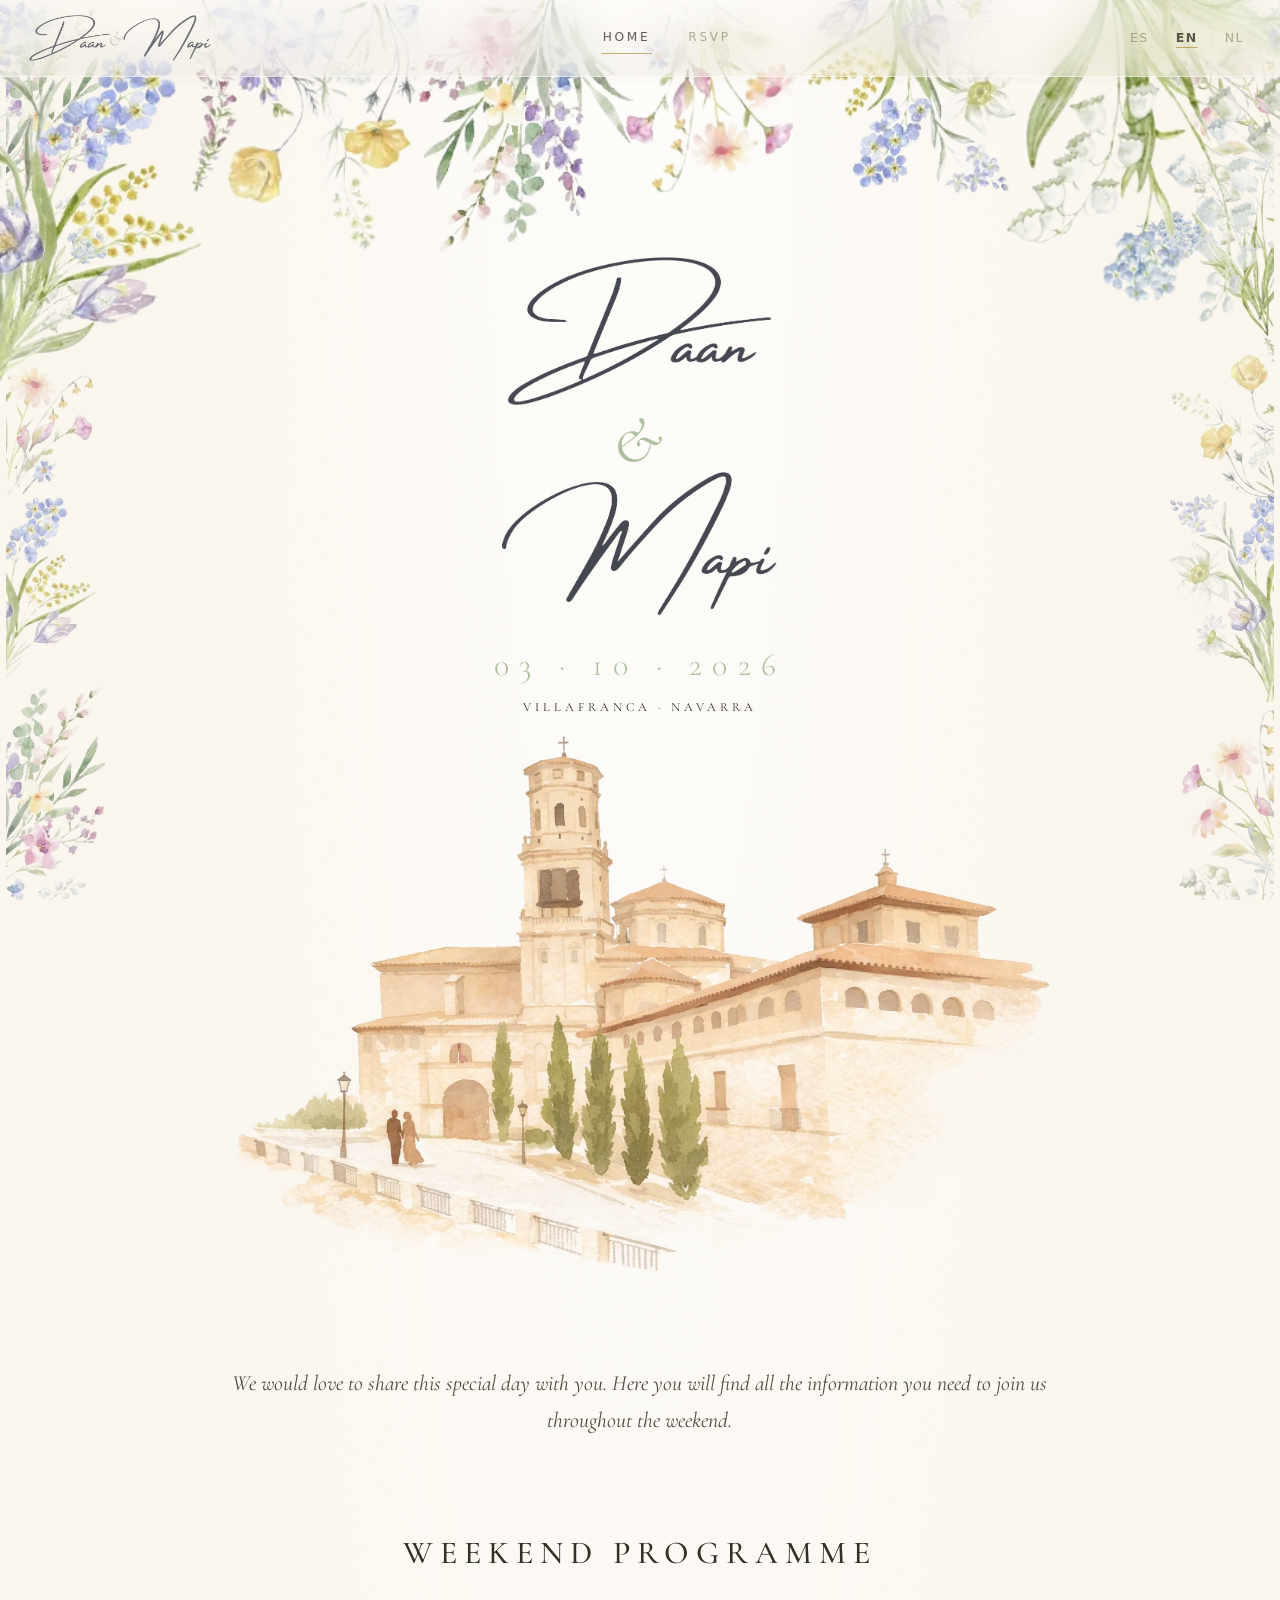
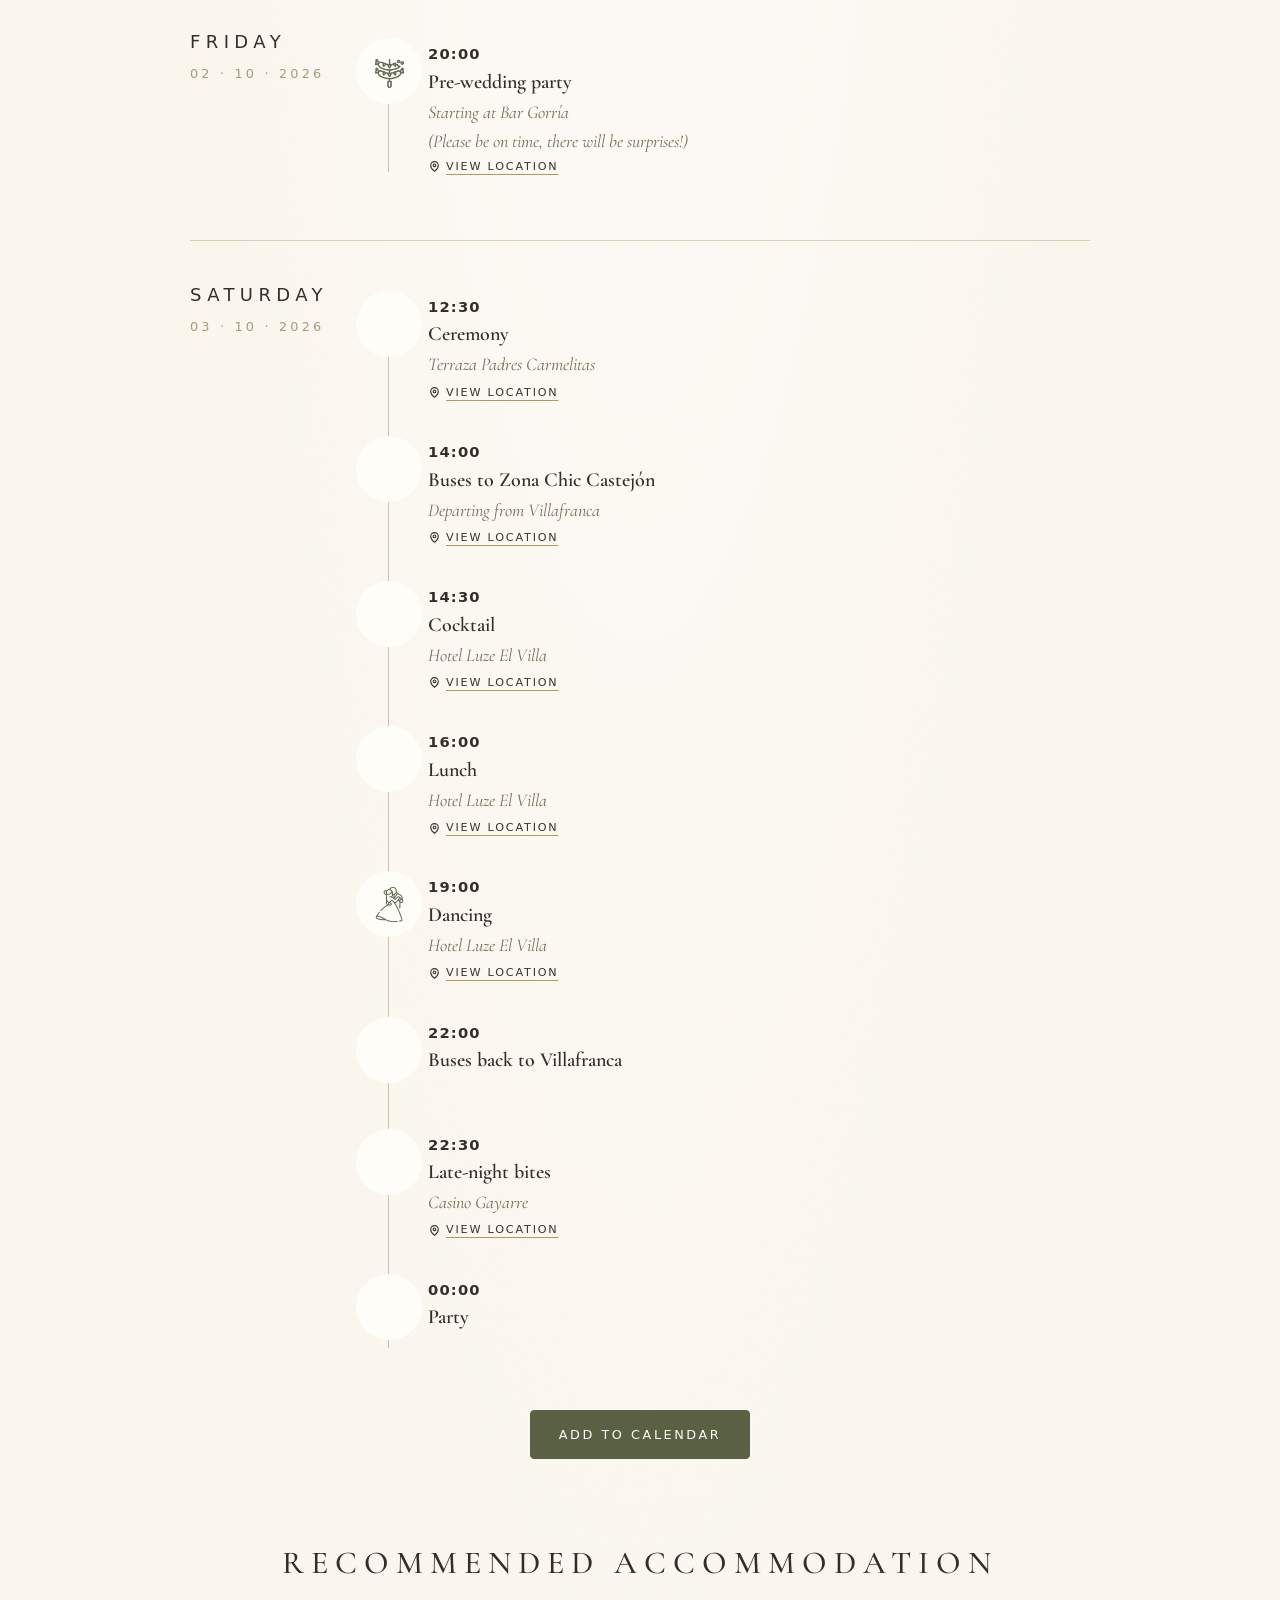
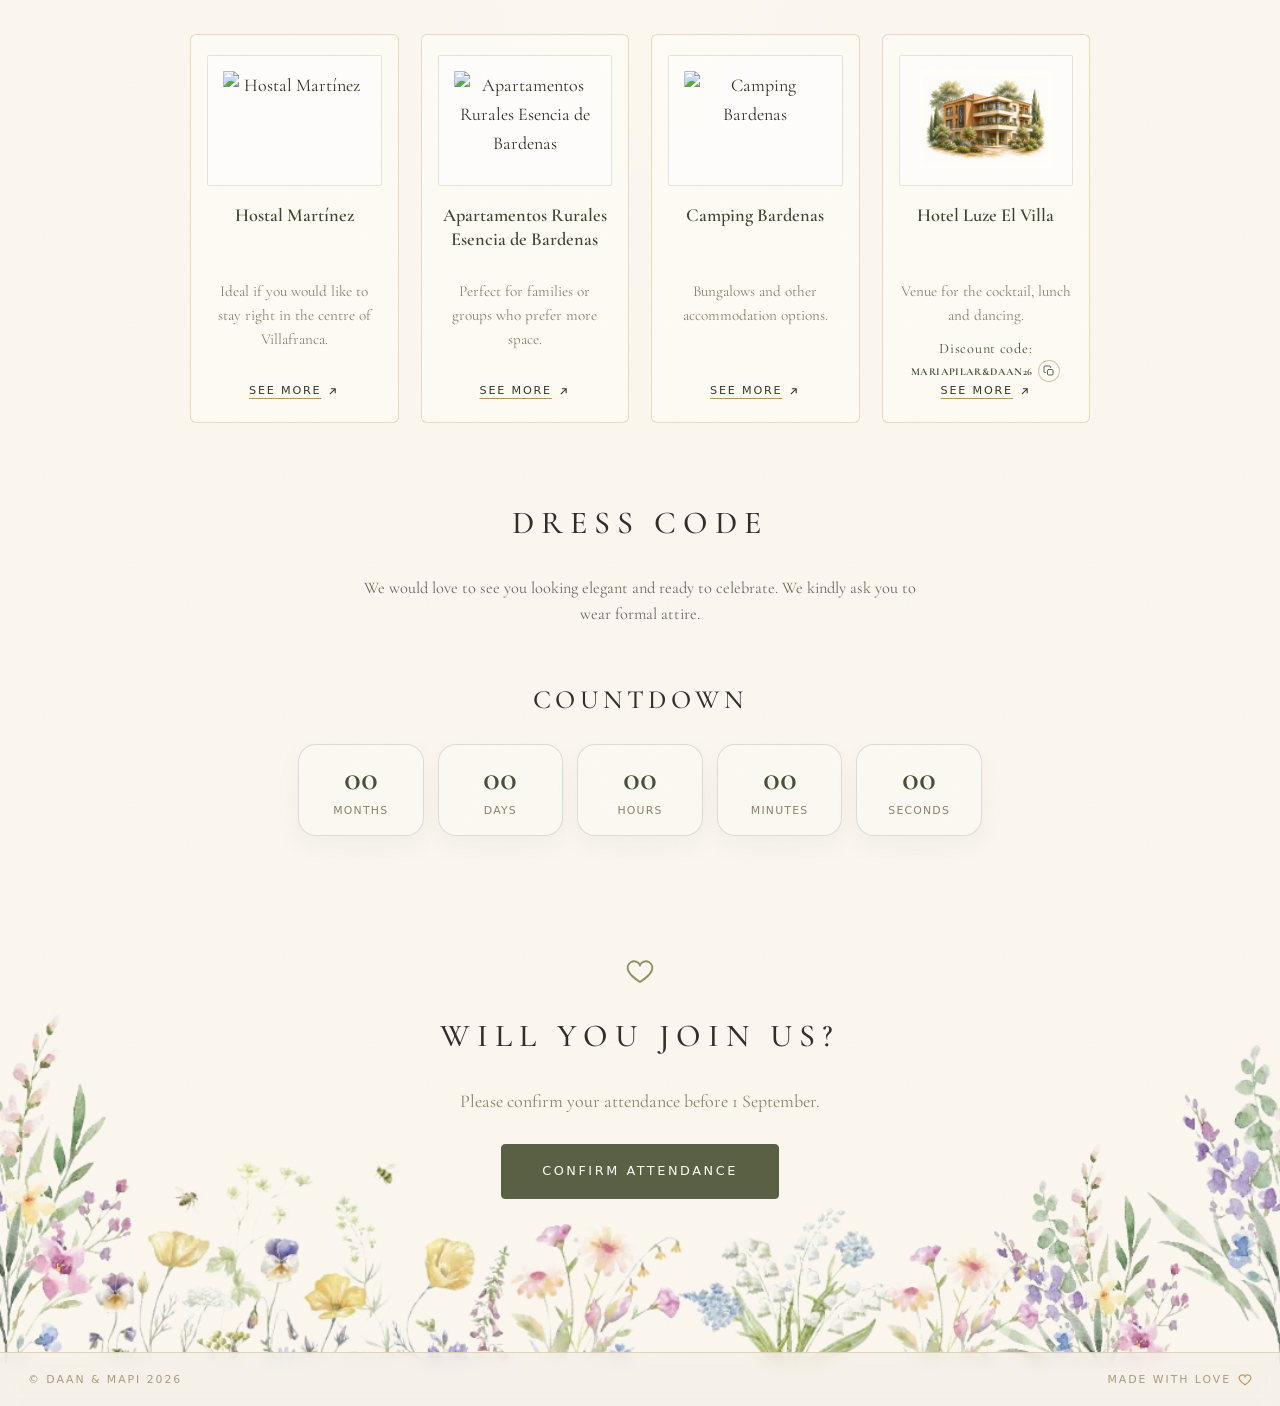
==== commit 12163267: "v2.29" ====
--- a/index.html
+++ b/index.html
@@ -3,14 +3,14 @@
 <head>
 <meta charset="UTF-8">
 <meta name="viewport" content="width=device-width, initial-scale=1.0">
-<title>Mapi &amp; Daan · 03 · 10 · 2026</title>
-<meta name="description" content="Boda de Mapi y Daan — 3 de octubre de 2026, Villafranca, Navarra.">
-<meta property="og:title" content="Mapi &amp; Daan">
+<title>Daan &amp; Mapi · 03 · 10 · 2026</title>
+<meta name="description" content="Boda de Daan y Mapi — 3 de octubre de 2026, Villafranca, Navarra.">
+<meta property="og:title" content="Daan &amp; Mapi">
 <meta property="og:description" content="03 Octubre 2026 · Villafranca (Navarra)">
 <meta property="og:image" content="assets/og-image.png">
 <meta property="og:type" content="website">
 <meta name="twitter:card" content="summary_large_image">
-<meta name="twitter:title" content="Mapi &amp; Daan">
+<meta name="twitter:title" content="Daan &amp; Mapi">
 <meta name="twitter:description" content="03 Octubre 2026 · Villafranca (Navarra)">
 <meta name="twitter:image" content="assets/og-image.png">
 <link rel="preconnect" href="https://fonts.googleapis.com">
@@ -26,9 +26,39 @@
 <link rel="shortcut icon" href="assets/favicon.ico">
 
 <style>
+/* Dragonfly: subtle independent flight, tuned smaller for mobile */
+.flying-dragonfly{
+  display:block !important;
+  opacity:.82 !important;
+  width:34px !important;
+  top:34vh !important;
+  left:auto !important;
+  right:-70px !important;
+  z-index:12 !important;
+  pointer-events:none;
+  will-change:transform;
+  animation:dragonflyFly 24s linear infinite !important;
+}
+@keyframes dragonflyFly{
+  0%{transform:translate3d(0,0,0) rotate(-4deg);}
+  12%{transform:translate3d(-14vw,-8px,0) rotate(3deg);}
+  25%{transform:translate3d(-28vw,7px,0) rotate(-2deg);}
+  38%{transform:translate3d(-43vw,-10px,0) rotate(2deg);}
+  50%{transform:translate3d(-58vw,6px,0) rotate(-3deg);}
+  63%{transform:translate3d(-72vw,-7px,0) rotate(2deg);}
+  78%{transform:translate3d(-88vw,9px,0) rotate(-2deg);}
+  100%{transform:translate3d(calc(-100vw - 120px),0,0) rotate(-4deg);}
+}
 @media (max-width:768px){
-  .flying-dragonfly{display:block !important; opacity:1 !important; width:70px !important; top:35vh !important; animation-duration:22s !important;}
+  .flying-dragonfly{
+    width:24px !important;
+    top:38vh !important;
+    right:-44px !important;
+    opacity:.78 !important;
+    animation-duration:26s !important;
+  }
 }
+
 </style>
 </head>
 <body>
@@ -45,11 +75,12 @@
 </div>
 
 <header class="site-header">
-  <a class="brand" href="#inicio" data-tab="home">Mapi &amp; Daan</a>
+  <a class="brand" href="#inicio" data-tab="home"><span class="brand-logo" aria-hidden="true"><img class="brand-word brand-word-daan" src="assets/brand-daan.png" alt=""><span class="brand-amp" aria-hidden="true"><img class="brand-amp-img" src="assets/amp-cormorant-italic.png" alt=""></span><img class="brand-word brand-word-mapi" src="assets/brand-mapi.png" alt=""></span><span class="brand-sr">Daan &amp; Mapi</span></a>
 
   <nav class="tab-nav" aria-label="Secciones">
     <a href="#inicio" data-tab="home" class="active" data-i18n="nav.home">Inicio</a>
     <a href="#rsvp" data-tab="rsvp" data-i18n="nav.rsvp">RSVP</a>
+    <a href="fotos.html" class="photos-release-link" data-i18n="nav.photos" hidden>Fotos</a>
   </nav>
 
   <nav class="lang-switch" aria-label="Idioma">
@@ -68,7 +99,11 @@
   <section class="hero-stage" id="hero-stage">
     <div class="invite-card" id="invite-card">
       <p class="card-kicker" data-i18n="hero.kicker">¡Nos casamos!</p>
-      <h1 class="script-names">Mapi<span class="card-amp">&amp;</span>Daan</h1>
+      <h1 class="script-names hero-names-image" aria-label="Daan &amp; Mapi">
+        <span class="hero-name-line"><img class="hero-name-img hero-name-daan" src="assets/hero-name-daan.png" alt="" decoding="async"></span>
+        <span class="card-amp" aria-hidden="true"><img class="hero-amp-img" src="assets/amp-cormorant-italic.png" alt=""></span>
+        <span class="hero-name-line"><img class="hero-name-img hero-name-mapi" src="assets/hero-name-mapi.png" alt="" decoding="async"></span>
+      </h1>
       <p class="card-date" data-i18n="hero.date">03 · 10 · 2026</p>
       <p class="countdown" id="countdown" aria-live="polite"></p>
       <p class="card-place" data-i18n="hero.place">Villafranca · Navarra</p>
@@ -474,7 +509,7 @@
 </main>
 
 <footer class="site-footer">
-  <span data-i18n="footer.copy">© Mapi &amp; Daan 2026</span>
+  <span data-i18n="footer.copy">© Daan &amp; Mapi 2026</span>
   <span class="love"><span data-i18n="footer.love">Hecho con amor</span>
     <svg viewBox="0 0 24 24" fill="none" stroke="currentColor" stroke-width="2"><path d="M12 20s-7.5-4.8-9.4-9A5.2 5.2 0 0 1 12 6.4 5.2 5.2 0 0 1 21.4 11c-1.9 4.2-9.4 9-9.4 9Z"/></svg>
   </span>
@@ -482,6 +517,20 @@
 
 <script src="js/i18n.js"></script>
 <script src="js/main.js"></script>
+
+<script>
+(function(){
+  const PHOTOS_RELEASE = new Date("2026-10-02T12:30:00+02:00");
+  const photosEnabled = new Date() >= PHOTOS_RELEASE;
+  document.addEventListener("DOMContentLoaded", function(){
+    document.querySelectorAll(".photos-release-link").forEach(function(link){
+      if (photosEnabled) link.hidden = false;
+      else link.hidden = true;
+    });
+  });
+})();
+</script>
+
 <script>
 /* ================= TABS ================= */
 (function () {
@@ -587,7 +636,7 @@
     const events = [
       {
         uid: "preboda-mapi-daan-2026@mapi-daan-2026.com",
-        summary: t("calendar.preboda.title") || "Preboda de Mapi y Daan",
+        summary: t("calendar.preboda.title") || "Preboda de Daan y Mapi",
         start: new Date("2026-10-02T20:00:00+02:00"),
         end: new Date("2026-10-02T23:30:00+02:00"),
         location: "Bar Gorría, Villafranca, Navarra",
@@ -595,7 +644,7 @@
       },
       {
         uid: "boda-mapi-daan-2026@mapi-daan-2026.com",
-        summary: t("calendar.title") || "Boda de Mapi y Daan",
+        summary: t("calendar.title") || "Boda de Daan y Mapi",
         start: new Date("2026-10-03T12:30:00+02:00"),
         end: new Date("2026-10-04T02:00:00+02:00"),
         location: "Villafranca / Castejón, Navarra",
@@ -603,7 +652,7 @@
       }
     ];
 
-    const lines = ["BEGIN:VCALENDAR", "VERSION:2.0", "PRODID:-//Mapi & Daan//Wedding 2026//ES", "CALSCALE:GREGORIAN", "METHOD:PUBLISH"];
+    const lines = ["BEGIN:VCALENDAR", "VERSION:2.0", "PRODID:-//Daan & Mapi//Wedding 2026//ES", "CALSCALE:GREGORIAN", "METHOD:PUBLISH"];
     events.forEach(function (ev) {
       lines.push("BEGIN:VEVENT", "UID:" + ev.uid, "DTSTAMP:" + now, "DTSTART:" + formatICSDate(ev.start), "DTEND:" + formatICSDate(ev.end), "SUMMARY:" + escapeICS(ev.summary), "LOCATION:" + escapeICS(ev.location), "DESCRIPTION:" + escapeICS(ev.description), "END:VEVENT");
     });
--- a/css/style.css
+++ b/css/style.css
@@ -1,5 +1,6 @@
+@import url("https://fonts.googleapis.com/css2?family=Cormorant+Garamond:wght@400&display=swap");
 /* ============================================
-   Mapi & Daan — 03 · 10 · 2026
+   Daan & Mapi — 03 · 10 · 2026
    Shared stylesheet
    ============================================ */
 
@@ -28,7 +29,7 @@
 
   --serif: "Cormorant Garamond", "Iowan Old Style", Georgia, serif;
   --sans: -apple-system, BlinkMacSystemFont, "Segoe UI", system-ui, sans-serif;
-  --script: "Parisienne", "Imperial Script", cursive;
+  --script: "Amsterdam Four", "AmsterdamFour", "Amsterdam 4", "Alex Brush", "Parisienne", "Imperial Script", cursive;
   --script-weight: 400;
   /* If you buy the "Dashing" font (scratchones), drop the .woff2 in assets/
      and uncomment the @font-face below, then set --script: "Dashing", cursive; */
@@ -107,7 +108,7 @@
   border-bottom: 1px solid transparent;
   transition: color .3s, border-color .3s;
 }
-.tab-nav a:hover { color: var(--fg); }
+.tab-nav a:hover { color: var(--olive); }
 .tab-nav a.active {
   color: var(--fg);
   border-bottom-color: var(--accent);
@@ -3025,7 +3026,7 @@
 /* =========================================================
    v1.17 refinements
    - quieter floral frame: softer side depth + slower parallax
-   - mobile header: Mapi & Daan left, language selector right
+   - mobile header: Daan & Mapi left, language selector right
    - RSVP guest details per person, no icon circles
    ========================================================= */
 :root {
@@ -5349,3 +5350,483 @@
 /* v2.13 — corona loader removed after invitation redesign. */
 .page-loader, .page-loader-mark { display: none !important; opacity: 0 !important; visibility: hidden !important; pointer-events: none !important; }
 body { overflow: auto; }
+
+
+/* v2.18 — invitation typography alignment
+   Uses Amsterdam Four when available; falls back gracefully if the webfont is not installed/hosted.
+   The ampersand intentionally uses Cormorant Garamond in soft green. */
+.brand,
+.script-names,
+.invite-card .script-names {
+  font-family: "Amsterdam Four", "AmsterdamFour", "Amsterdam 4", "Alex Brush", "Parisienne", "Imperial Script", cursive !important;
+  font-weight: 400 !important;
+}
+.invite-card .script-names {
+  color: #454850 !important;
+}
+.invite-card .card-amp {
+  font-family: "Cormorant Garamond", Georgia, serif !important;
+  color: #aebf9e !important;
+  font-weight: 500 !important;
+}
+
+/* v2.19 — Amsterdam Four applied through rendered name assets.
+   The font file is not shipped in the public bundle; the names are rendered as image assets
+   so all devices see the same invitation typography. */
+.invite-card .script-names.hero-names-image{
+  font-family: inherit !important;
+  display: flex !important;
+  flex-direction: column !important;
+  align-items: center !important;
+  justify-content: center !important;
+  gap: 0 !important;
+  line-height: 1 !important;
+  margin: clamp(.2rem, 1vw, .6rem) auto clamp(.25rem, 1vw, .55rem) !important;
+  width: min(92vw, 760px) !important;
+  color: transparent !important;
+}
+.invite-card .hero-name-line{
+  display: flex !important;
+  justify-content: center !important;
+  width: 100% !important;
+  line-height: 0 !important;
+}
+.invite-card .hero-name-img{
+  display: block !important;
+  height: auto !important;
+  max-width: 100% !important;
+  pointer-events: none !important;
+  user-select: none !important;
+}
+.invite-card .hero-name-daan{
+  width: min(76vw, 590px) !important;
+}
+.invite-card .hero-name-mapi{
+  width: min(78vw, 610px) !important;
+  margin-top: clamp(-18px, -1.6vw, -8px) !important;
+}
+.invite-card .script-names.hero-names-image .card-amp{
+  font-family: "Cormorant Garamond", Georgia, serif !important;
+  color: #aebf9e !important;
+  font-size: clamp(2.1rem, 4.8vw, 3.2rem) !important;
+  font-weight: 500 !important;
+  line-height: .85 !important;
+  display: block !important;
+  margin: clamp(-8px, -0.6vw, -2px) 0 clamp(-12px, -1vw, -4px) !important;
+}
+
+@media (max-width: 700px){
+  .invite-card .script-names.hero-names-image{
+    width: min(94vw, 420px) !important;
+    margin-top: .25rem !important;
+  }
+  .invite-card .hero-name-daan{
+    width: min(86vw, 390px) !important;
+  }
+  .invite-card .hero-name-mapi{
+    width: min(88vw, 400px) !important;
+    margin-top: -10px !important;
+  }
+  .invite-card .script-names.hero-names-image .card-amp{
+    font-size: clamp(2rem, 8vw, 2.6rem) !important;
+    margin: -5px 0 -8px !important;
+  }
+}
+
+/* v2.20 — reduce hero name size and add safe vertical room for Amsterdam Four swashes. */
+.invite-card .script-names.hero-names-image{
+  width: min(90vw, 650px) !important;
+  overflow: visible !important;
+  margin: clamp(.2rem, 1vw, .6rem) auto clamp(.5rem, 1.2vw, .85rem) !important;
+}
+.invite-card .hero-name-line{
+  overflow: visible !important;
+}
+.invite-card .hero-name-img{
+  overflow: visible !important;
+}
+.invite-card .hero-name-daan{
+  width: min(70vw, 505px) !important;
+}
+.invite-card .hero-name-mapi{
+  width: min(72vw, 525px) !important;
+  margin-top: clamp(-12px, -1.1vw, -5px) !important;
+}
+.invite-card .script-names.hero-names-image .card-amp{
+  font-size: clamp(1.8rem, 4.1vw, 2.7rem) !important;
+  margin: clamp(-6px, -0.5vw, -2px) 0 clamp(-8px, -0.7vw, -3px) !important;
+}
+
+@media (max-width: 700px){
+  .invite-card .script-names.hero-names-image{
+    width: min(92vw, 360px) !important;
+    margin-top: .2rem !important;
+    margin-bottom: .5rem !important;
+  }
+  .invite-card .hero-name-daan{
+    width: min(78vw, 320px) !important;
+  }
+  .invite-card .hero-name-mapi{
+    width: min(80vw, 330px) !important;
+    margin-top: -6px !important;
+  }
+  .invite-card .script-names.hero-names-image .card-amp{
+    font-size: clamp(1.55rem, 6.8vw, 2.1rem) !important;
+    margin: -4px 0 -5px !important;
+  }
+}
+
+/* v2.21 — final hero name sizing: smaller and no clipping for Amsterdam Four swashes */
+.invite-card,
+.hero-stage,
+.invite-card .script-names.hero-names-image,
+.invite-card .hero-name-line,
+.invite-card .hero-name-img {
+  overflow: visible !important;
+}
+
+.invite-card .script-names.hero-names-image{
+  width: min(84vw, 560px) !important;
+  max-width: 560px !important;
+  line-height: 1 !important;
+  gap: 0 !important;
+  margin: clamp(.35rem, 1vw, .75rem) auto clamp(.75rem, 1.4vw, 1.05rem) !important;
+  padding: 0.35em 0 0.45em !important;
+}
+
+.invite-card .hero-name-line{
+  line-height: 0 !important;
+  padding: .08em 0 .16em !important;
+}
+
+.invite-card .hero-name-daan{
+  width: min(62vw, 430px) !important;
+  max-width: 430px !important;
+}
+
+.invite-card .hero-name-mapi{
+  width: min(64vw, 445px) !important;
+  max-width: 445px !important;
+  margin-top: clamp(-4px, -0.55vw, -2px) !important;
+}
+
+.invite-card .script-names.hero-names-image .card-amp{
+  font-size: clamp(1.55rem, 3.4vw, 2.25rem) !important;
+  line-height: 1.05 !important;
+  margin: clamp(-2px, -0.25vw, 0px) 0 clamp(-3px, -0.35vw, -1px) !important;
+}
+
+@media (max-width: 700px){
+  .invite-card .script-names.hero-names-image{
+    width: min(88vw, 310px) !important;
+    max-width: 310px !important;
+    margin-top: .35rem !important;
+    margin-bottom: .75rem !important;
+    padding: .45em 0 .55em !important;
+  }
+  .invite-card .hero-name-line{
+    padding: .10em 0 .18em !important;
+  }
+  .invite-card .hero-name-daan{
+    width: min(68vw, 270px) !important;
+    max-width: 270px !important;
+  }
+  .invite-card .hero-name-mapi{
+    width: min(70vw, 280px) !important;
+    max-width: 280px !important;
+    margin-top: -2px !important;
+  }
+  .invite-card .script-names.hero-names-image .card-amp{
+    font-size: clamp(1.35rem, 5.6vw, 1.75rem) !important;
+    margin: -1px 0 -2px !important;
+  }
+}
+
+/* v2.22 — reduce Daan & Mapi hero name image assets by 30% including containers */
+.invite-card,
+.hero-stage,
+.invite-card .script-names.hero-names-image,
+.invite-card .hero-name-line,
+.invite-card .hero-name-img {
+  overflow: visible !important;
+}
+
+.invite-card .script-names.hero-names-image{
+  width: min(58.8vw, 392px) !important;
+  max-width: 392px !important;
+  line-height: 1 !important;
+  gap: 0 !important;
+  margin: clamp(.25rem, .75vw, .55rem) auto clamp(.55rem, 1vw, .75rem) !important;
+  padding: 0.35em 0 0.55em !important;
+}
+
+.invite-card .hero-name-line{
+  line-height: 0 !important;
+  padding: .10em 0 .20em !important;
+}
+
+.invite-card .hero-name-daan{
+  width: min(43.4vw, 301px) !important;
+  max-width: 301px !important;
+}
+
+.invite-card .hero-name-mapi{
+  width: min(44.8vw, 312px) !important;
+  max-width: 312px !important;
+  margin-top: clamp(-3px, -0.4vw, -1px) !important;
+}
+
+.invite-card .script-names.hero-names-image .card-amp{
+  font-size: clamp(1.10rem, 2.4vw, 1.58rem) !important;
+  line-height: 1.05 !important;
+  margin: clamp(-1px, -0.2vw, 0px) 0 clamp(-2px, -0.25vw, -1px) !important;
+}
+
+@media (max-width: 700px){
+  .invite-card .script-names.hero-names-image{
+    width: min(61.6vw, 217px) !important;
+    max-width: 217px !important;
+    margin-top: .25rem !important;
+    margin-bottom: .55rem !important;
+    padding: .45em 0 .65em !important;
+  }
+  .invite-card .hero-name-line{
+    padding: .12em 0 .22em !important;
+  }
+  .invite-card .hero-name-daan{
+    width: min(47.6vw, 189px) !important;
+    max-width: 189px !important;
+  }
+  .invite-card .hero-name-mapi{
+    width: min(49vw, 196px) !important;
+    max-width: 196px !important;
+    margin-top: -1px !important;
+  }
+  .invite-card .script-names.hero-names-image .card-amp{
+    font-size: clamp(.95rem, 3.9vw, 1.22rem) !important;
+    margin: -1px 0 -1px !important;
+  }
+}
+
+/* v2.23 — tighten Amsterdam Four hero composition and prevent D swash clipping.
+   Uses cropped transparent name assets and compact spacing between Daan, &, Mapi and date. */
+.invite-card,
+.hero-stage,
+.invite-card .script-names.hero-names-image,
+.invite-card .hero-name-line,
+.invite-card .hero-name-img {
+  overflow: visible !important;
+}
+
+.invite-card .script-names.hero-names-image{
+  width: min(58.8vw, 392px) !important;
+  max-width: 392px !important;
+  gap: 0 !important;
+  line-height: 1 !important;
+  padding: 0.02em 0 0.04em !important;
+  margin: clamp(.12rem, .45vw, .35rem) auto clamp(.10rem, .4vw, .28rem) !important;
+}
+
+.invite-card .hero-name-line{
+  display: flex !important;
+  align-items: center !important;
+  justify-content: center !important;
+  line-height: 0 !important;
+  padding: 0 !important;
+  margin: 0 !important;
+  overflow: visible !important;
+}
+
+.invite-card .hero-name-img{
+  display: block !important;
+  height: auto !important;
+  overflow: visible !important;
+}
+
+.invite-card .hero-name-daan{
+  width: min(43.4vw, 301px) !important;
+  max-width: 301px !important;
+}
+
+.invite-card .hero-name-mapi{
+  width: min(44.8vw, 312px) !important;
+  max-width: 312px !important;
+  margin-top: 0 !important;
+}
+
+.invite-card .script-names.hero-names-image .card-amp{
+  font-family: "Cormorant Garamond", Georgia, serif !important;
+  color: #aebf9e !important;
+  font-size: clamp(1.10rem, 2.4vw, 1.58rem) !important;
+  line-height: 1 !important;
+  display: block !important;
+  margin: clamp(-18px, -2.1vw, -8px) 0 clamp(-20px, -2.4vw, -10px) !important;
+}
+
+.invite-card .card-date{
+  margin-top: clamp(.05rem, .35vw, .25rem) !important;
+}
+
+@media (max-width: 700px){
+  .invite-card .script-names.hero-names-image{
+    width: min(61.6vw, 217px) !important;
+    max-width: 217px !important;
+    padding: 0 !important;
+    margin-top: .12rem !important;
+    margin-bottom: .08rem !important;
+  }
+  .invite-card .hero-name-line{
+    padding: 0 !important;
+    margin: 0 !important;
+  }
+  .invite-card .hero-name-daan{
+    width: min(47.6vw, 189px) !important;
+    max-width: 189px !important;
+  }
+  .invite-card .hero-name-mapi{
+    width: min(49vw, 196px) !important;
+    max-width: 196px !important;
+    margin-top: 0 !important;
+  }
+  .invite-card .script-names.hero-names-image .card-amp{
+    font-size: clamp(.95rem, 3.9vw, 1.22rem) !important;
+    margin: -16px 0 -18px !important;
+  }
+  .invite-card .card-date{
+    margin-top: .05rem !important;
+  }
+}
+
+/* v2.26 — top-menu brand aligned with invitation typography.
+   Daan/Mapi are rendered Amsterdam Four assets; ampersand uses smaller Cormorant Garamond Regular in soft green. */
+.site-header .brand{
+  display: inline-flex !important;
+  align-items: center !important;
+  justify-content: flex-start !important;
+  line-height: 1 !important;
+  overflow: visible !important;
+  min-width: 0 !important;
+  color: #454850 !important;
+}
+.site-header .brand-logo{
+  display: inline-flex !important;
+  align-items: center !important;
+  justify-content: center !important;
+  gap: 0.035em !important;
+  height: clamp(34px, 4.4vw, 48px) !important;
+  overflow: visible !important;
+  white-space: nowrap !important;
+}
+.site-header .brand-word{
+  display: block !important;
+  height: 100% !important;
+  width: auto !important;
+  object-fit: contain !important;
+  overflow: visible !important;
+  pointer-events: none !important;
+  user-select: none !important;
+}
+.site-header .brand-amp{
+  font-family: "Cormorant Garamond", "Cormorant Garamond Regular", Garamond, Georgia, serif !important;
+  color: #aebf9e !important;
+  font-size: clamp(0.78rem, 1.35vw, 1.08rem) !important;
+  font-weight: 400 !important;
+  font-style: normal !important;
+  font-optical-sizing: auto !important;
+  line-height: 0.95 !important;
+  display: inline-block !important;
+  margin: 0 -0.10em !important;
+  transform: translateY(0.08em) !important;
+}
+.site-header .brand-sr{
+  position: absolute !important;
+  width: 1px !important;
+  height: 1px !important;
+  padding: 0 !important;
+  margin: -1px !important;
+  overflow: hidden !important;
+  clip: rect(0, 0, 0, 0) !important;
+  white-space: nowrap !important;
+  border: 0 !important;
+}
+@media (max-width: 700px){
+  .site-header .brand-logo{
+    height: clamp(31px, 7.8vw, 40px) !important;
+    gap: 0.025em !important;
+  }
+  .site-header .brand-amp{
+    font-size: clamp(0.68rem, 2.7vw, 0.92rem) !important;
+    transform: translateY(0.08em) !important;
+  }
+}
+
+/* v2.26 — menu logo ampersand refined: smaller Cormorant Garamond Regular, optically aligned with invitation. */
+
+
+/* v2.27 — Cormorant Garamond Italic ampersand rendered as image.
+   Avoids browser fallback and matches the invitation without shipping font files. */
+.site-header .brand-logo{
+  gap: 0.018em !important;
+}
+.site-header .brand-amp{
+  display: inline-flex !important;
+  align-items: center !important;
+  justify-content: center !important;
+  flex: 0 0 auto !important;
+  height: 100% !important;
+  width: auto !important;
+  margin: 0 -0.18em !important;
+  transform: translateY(0.03em) !important;
+  line-height: 1 !important;
+  overflow: visible !important;
+}
+.site-header .brand-amp-img{
+  display: block !important;
+  height: 32% !important;
+  width: auto !important;
+  object-fit: contain !important;
+  opacity: 1 !important;
+  pointer-events: none !important;
+  user-select: none !important;
+}
+@media (max-width: 700px){
+  .site-header .brand-logo{
+    gap: 0.01em !important;
+  }
+  .site-header .brand-amp{
+    margin: 0 -0.16em !important;
+    transform: translateY(0.035em) !important;
+  }
+  .site-header .brand-amp-img{
+    height: 30% !important;
+  }
+}
+
+.invite-card .script-names.hero-names-image .card-amp{
+  display: inline-flex !important;
+  align-items: center !important;
+  justify-content: center !important;
+  line-height: 1 !important;
+  margin: -0.18em auto -0.18em !important;
+  padding: 0 !important;
+  height: clamp(30px, 4.8vw, 50px) !important;
+  overflow: visible !important;
+  color: transparent !important;
+}
+.invite-card .script-names.hero-names-image .card-amp .hero-amp-img{
+  display: block !important;
+  height: 100% !important;
+  width: auto !important;
+  object-fit: contain !important;
+}
+@media (max-width: 700px){
+  .invite-card .script-names.hero-names-image .card-amp{
+    height: clamp(24px, 8vw, 38px) !important;
+    margin: -0.14em auto -0.14em !important;
+  }
+}
+
+/* v2.29 — match invitation: date uses the same soft green as the ampersand */
+.invite-card .card-date{
+  color: #aebf9e !important;
+}
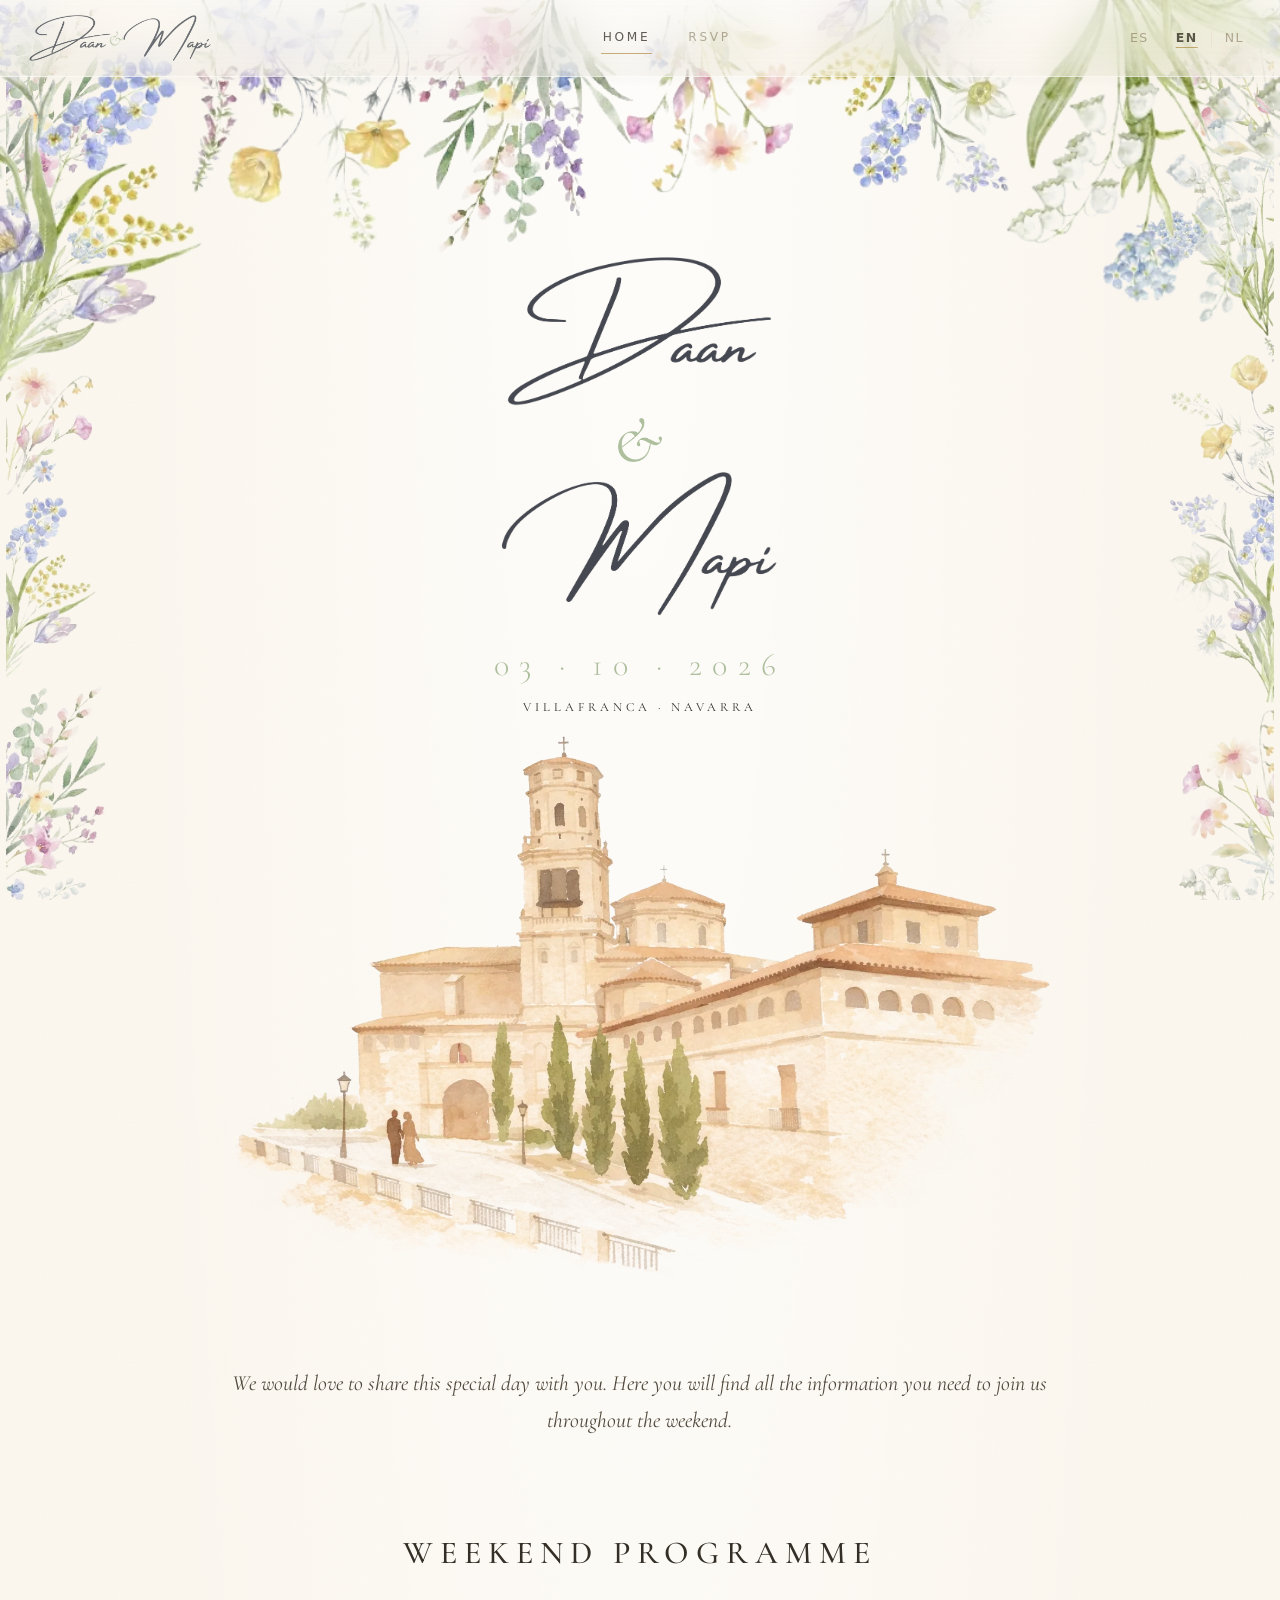
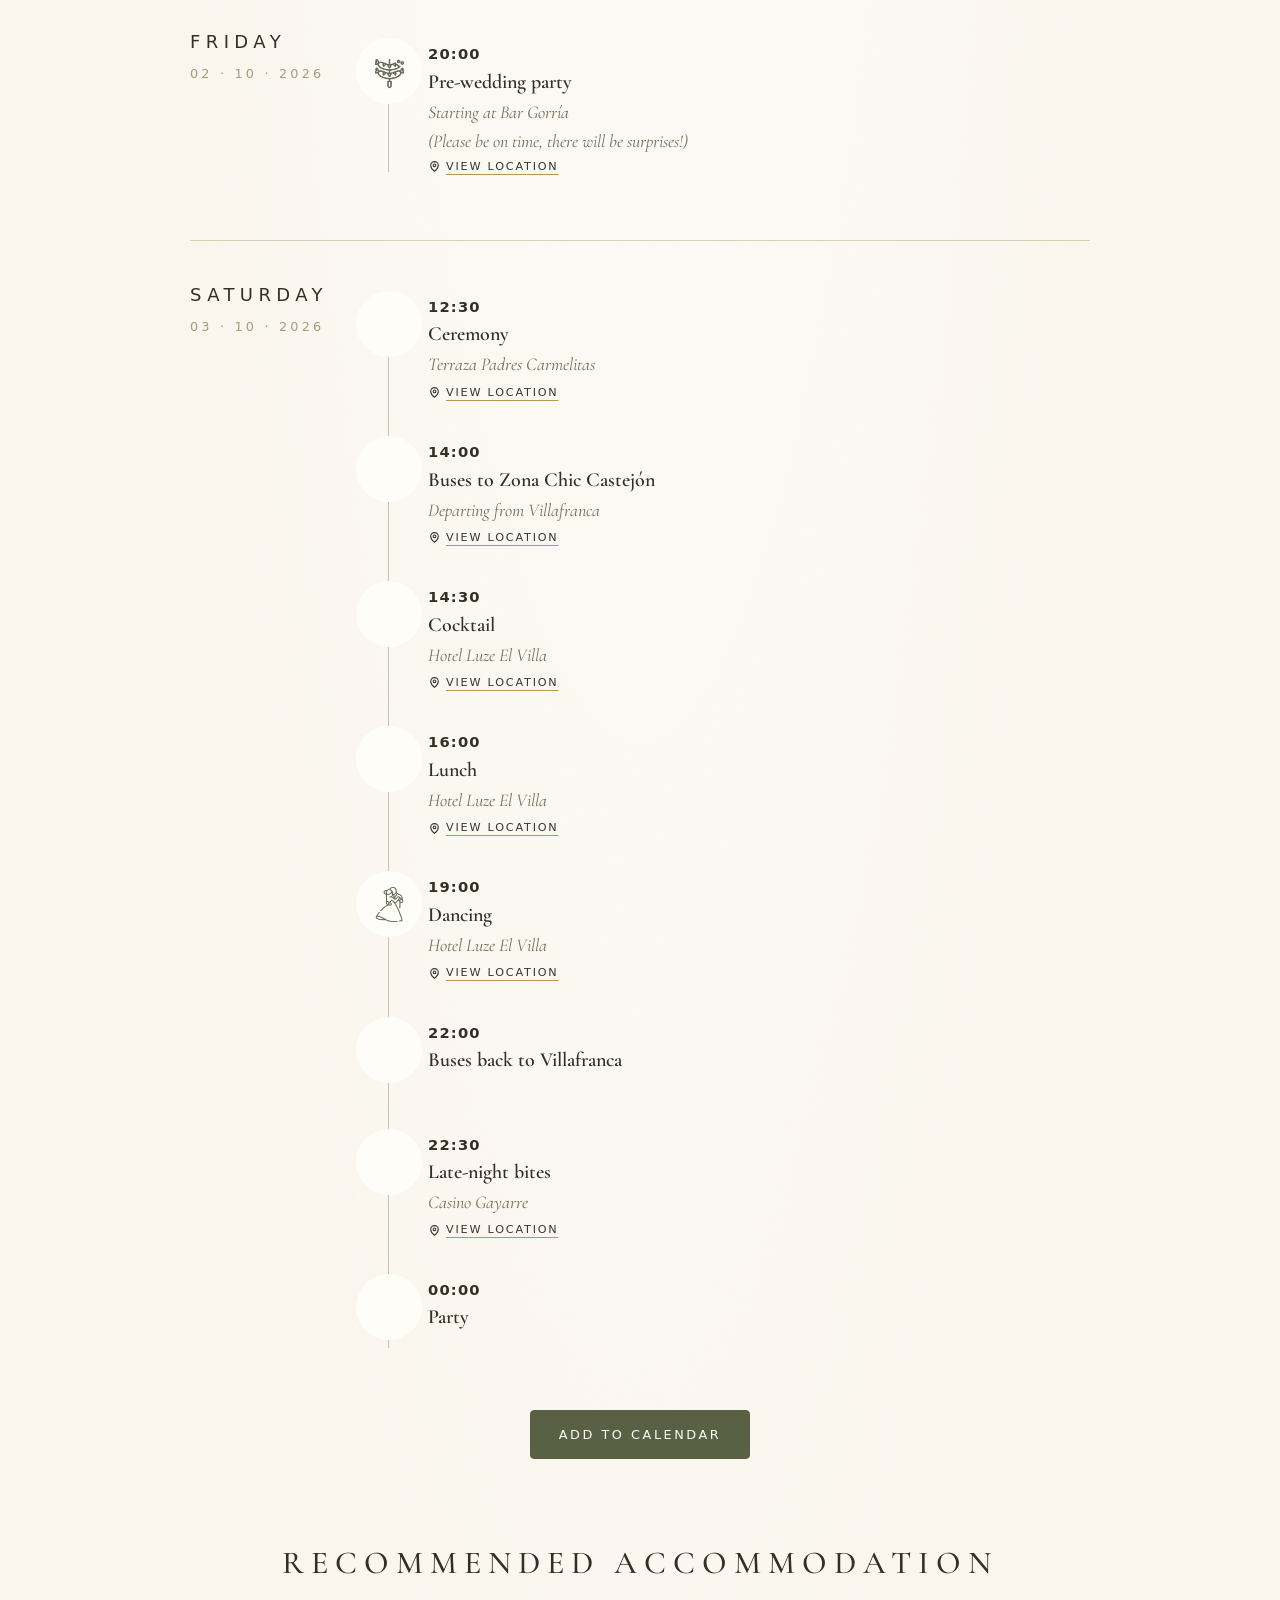
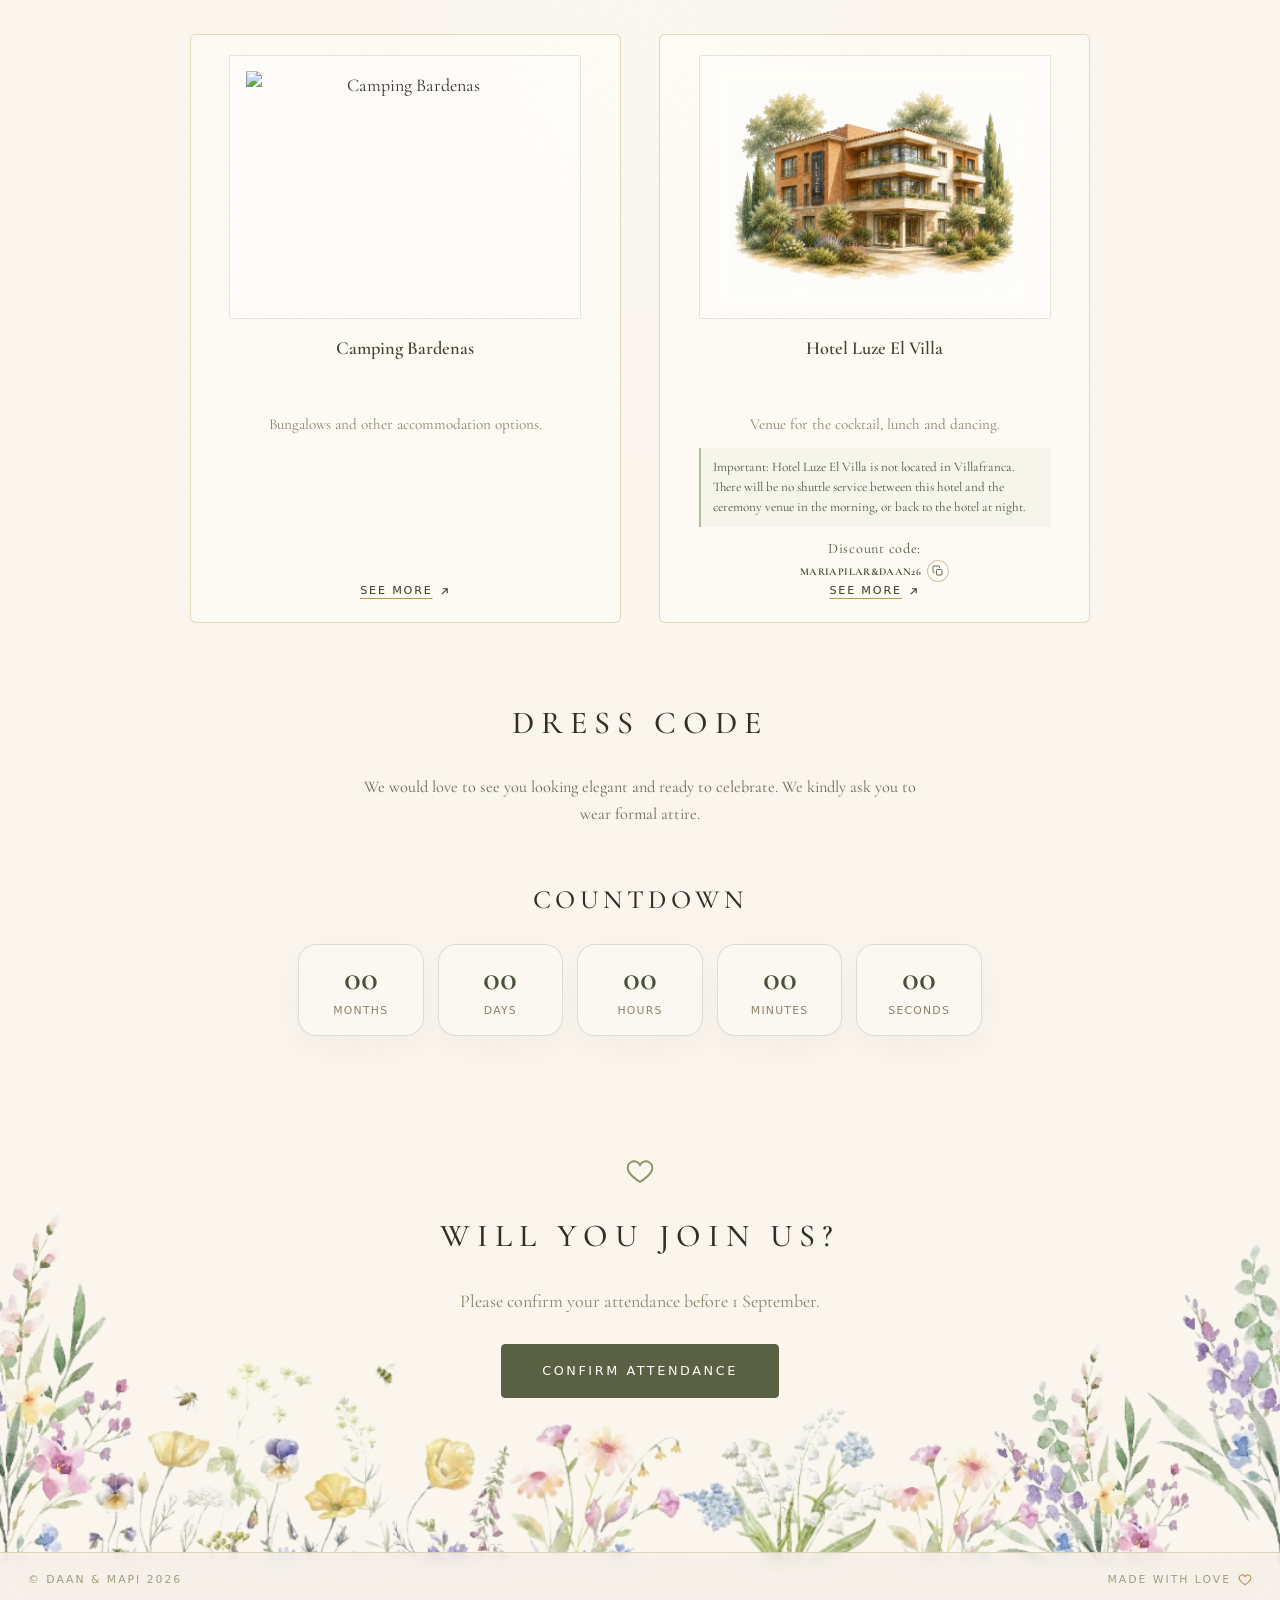
==== commit 263163ef: "v2.32" ====
--- a/index.html
+++ b/index.html
@@ -260,30 +260,6 @@
       <div class="cards">
 
         <article class="card reveal">
-          <img class="card-photo" loading="lazy" decoding="async" alt="Hostal Martínez"
-               src="https://lh3.googleusercontent.com/aida-public/[base64]"
-               onerror="this.style.display='none'">
-          <h3 data-i18n="stay.martinez">Hostal Martínez</h3>
-          <p data-i18n="stay.martinez.desc">Ideal para quienes quieran alojarse en pleno centro de Villafranca.</p>
-          <a class="map-link" href="http://www.hostalmartinez.com/" target="_blank" rel="noopener">
-            <span data-i18n="stay.more">Ver más</span>
-            <svg viewBox="0 0 24 24" fill="none" stroke="currentColor" stroke-width="2"><path d="M7 17 L17 7 M9 7 h8 v8"/></svg>
-          </a>
-        </article>
-
-        <article class="card reveal d1">
-          <img class="card-photo" loading="lazy" decoding="async" alt="Apartamentos Rurales Esencia de Bardenas"
-               src="https://lh3.googleusercontent.com/aida-public/[base64]"
-               onerror="this.style.display='none'">
-          <h3 data-i18n="stay.esencia">Apartamentos Rurales Esencia de Bardenas</h3>
-          <p data-i18n="stay.esencia.desc">Perfectos para familias o grupos que prefieran disponer de más espacio.</p>
-          <a class="map-link" href="https://apartamentosruralesbardenas.com/" target="_blank" rel="noopener">
-            <span data-i18n="stay.more">Ver más</span>
-            <svg viewBox="0 0 24 24" fill="none" stroke="currentColor" stroke-width="2"><path d="M7 17 L17 7 M9 7 h8 v8"/></svg>
-          </a>
-        </article>
-
-        <article class="card reveal d2">
           <img class="card-photo" loading="lazy" decoding="async" alt="Camping Bardenas"
                src="https://lh3.googleusercontent.com/aida-public/[base64]"
                onerror="this.style.display='none'">
@@ -303,12 +279,14 @@
                onerror="this.style.display='none'">
           <h3 data-i18n="stay.luze">Hotel Luze El Villa</h3>
           <p data-i18n="stay.luze.desc">Lugar de celebración del cóctel, comida y baile.</p>
+          <p class="hotel-note" data-i18n="stay.luze.note"><strong>Importante:</strong> El Hotel Luze El Villa no se encuentra en Villafranca. No habrá servicio de autobús entre este hotel y el lugar de la ceremonia por la mañana, o de vuelta al hotel por la noche.</p>
           <p class="promo"><span data-i18n="stay.luze.promo">Código descuento:</span><br><span class="promo-code-row"><strong id="luze-code">MARIAPILAR&amp;DAAN26</strong><button class="copy-code" type="button" data-copy="MARIAPILAR&DAAN26" aria-label="Copiar código" title="Copiar código"><svg viewBox="0 0 24 24" fill="none" stroke="currentColor" stroke-width="1.9" stroke-linecap="round" stroke-linejoin="round" aria-hidden="true"><rect x="9" y="9" width="11" height="11" rx="2"/><path d="M5 15H4a2 2 0 0 1-2-2V4a2 2 0 0 1 2-2h9a2 2 0 0 1 2 2v1"/></svg></button></span></p>
           <a class="map-link" href="https://www.luzehoteles.com/luze-el-villa/" target="_blank" rel="noopener">
             <span data-i18n="stay.more">Ver más</span>
             <svg viewBox="0 0 24 24" fill="none" stroke="currentColor" stroke-width="2"><path d="M7 17 L17 7 M9 7 h8 v8"/></svg>
           </a>
         </article>
+
 
       </div>
     </div>
--- a/css/style.css
+++ b/css/style.css
@@ -5830,3 +5830,105 @@
 .invite-card .card-date{
   color: #aebf9e !important;
 }
+
+/* v2.30 — accommodation availability */
+.card-photo-wrap {
+  position: relative;
+  width: 100%;
+}
+.card-photo-wrap .card-photo {
+  width: 100%;
+}
+.booked-badge {
+  position: absolute;
+  top: 10px;
+  right: 10px;
+  z-index: 2;
+  display: inline-flex;
+  align-items: center;
+  min-height: 28px;
+  padding: 5px 10px;
+  border: 1px solid rgba(73, 81, 54, .26);
+  border-radius: 999px;
+  background: rgba(247, 243, 233, .94);
+  color: #4b5439;
+  font-family: var(--sans);
+  font-size: .72rem;
+  font-weight: 700;
+  line-height: 1;
+  letter-spacing: .08em;
+  text-transform: uppercase;
+  box-shadow: 0 4px 14px rgba(43, 44, 34, .08);
+  backdrop-filter: blur(4px);
+}
+.is-booked .card-photo {
+  filter: saturate(.78) contrast(.96) brightness(1.025);
+}
+.disabled-link {
+  opacity: .62;
+  cursor: default;
+  text-decoration: none !important;
+  pointer-events: none;
+}
+.hotel-note {
+  flex: 0 0 auto !important;
+  margin-top: 12px !important;
+  padding: 10px 12px;
+  border-left: 2px solid rgba(147, 166, 130, .72);
+  background: rgba(147, 166, 130, .08);
+  color: #4f5145 !important;
+  font-size: .82rem !important;
+  line-height: 1.5;
+  text-align: left;
+}
+@media (max-width: 700px) {
+  .booked-badge {
+    top: 9px;
+    right: 9px;
+    font-size: .7rem;
+  }
+  .hotel-note {
+    font-size: .86rem !important;
+  }
+}
+
+/* =========================================================
+   v2.32 — accommodation layout with two available options
+   Keep the two remaining cards balanced and centered on desktop.
+   ========================================================= */
+@media (min-width: 901px) {
+  #panel-home #alojamiento .cards {
+    grid-template-columns: repeat(2, minmax(0, 1fr)) !important;
+    gap: clamp(28px, 3vw, 42px) !important;
+    max-width: 960px !important;
+    width: min(100%, 960px) !important;
+    margin: 46px auto 0 !important;
+    align-items: stretch !important;
+  }
+
+  #panel-home #alojamiento .card {
+    width: 100% !important;
+    max-width: none !important;
+    padding-left: clamp(28px, 3vw, 42px) !important;
+    padding-right: clamp(28px, 3vw, 42px) !important;
+  }
+}
+
+@media (min-width: 701px) and (max-width: 900px) {
+  #panel-home #alojamiento .cards {
+    grid-template-columns: repeat(2, minmax(0, 1fr)) !important;
+    max-width: 760px !important;
+    width: min(100%, 760px) !important;
+    margin-left: auto !important;
+    margin-right: auto !important;
+  }
+}
+
+@media (max-width: 700px) {
+  #panel-home #alojamiento .cards {
+    grid-template-columns: 1fr !important;
+    max-width: 430px !important;
+    margin-left: auto !important;
+    margin-right: auto !important;
+  }
+}
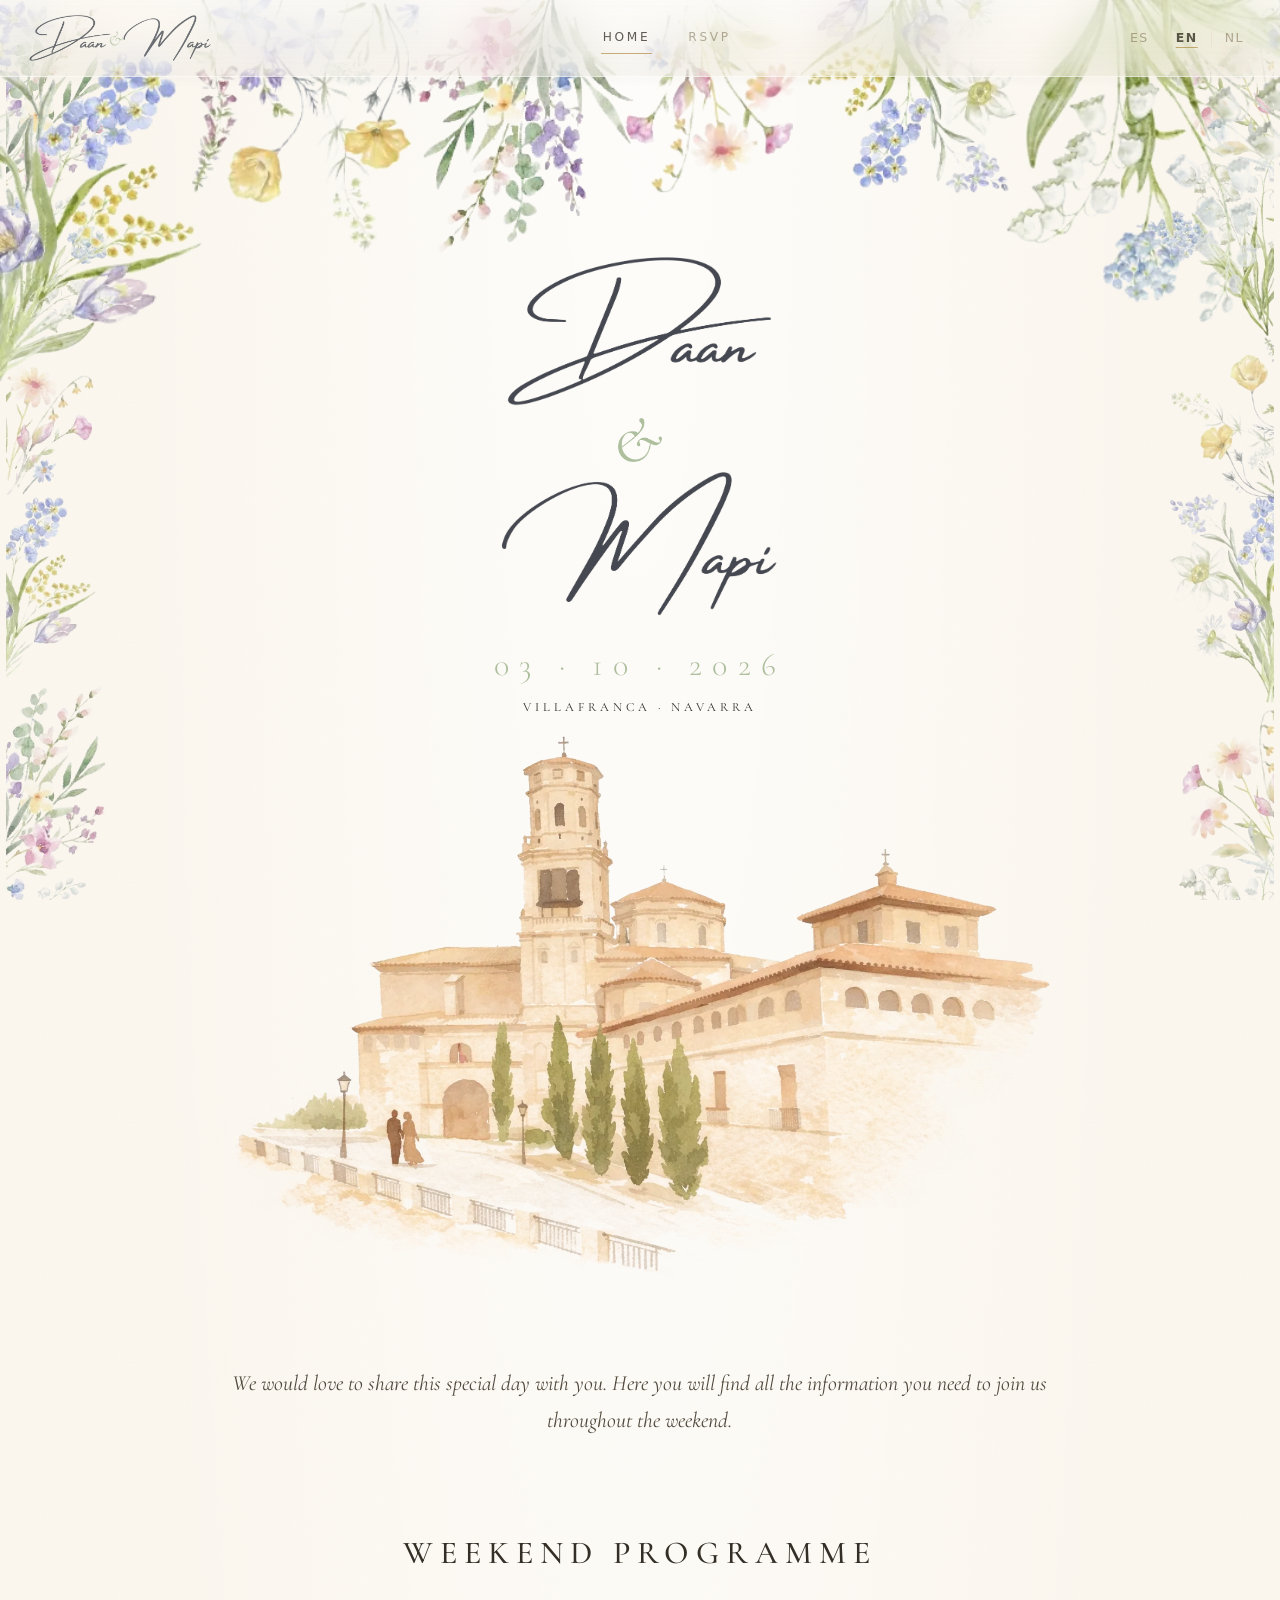
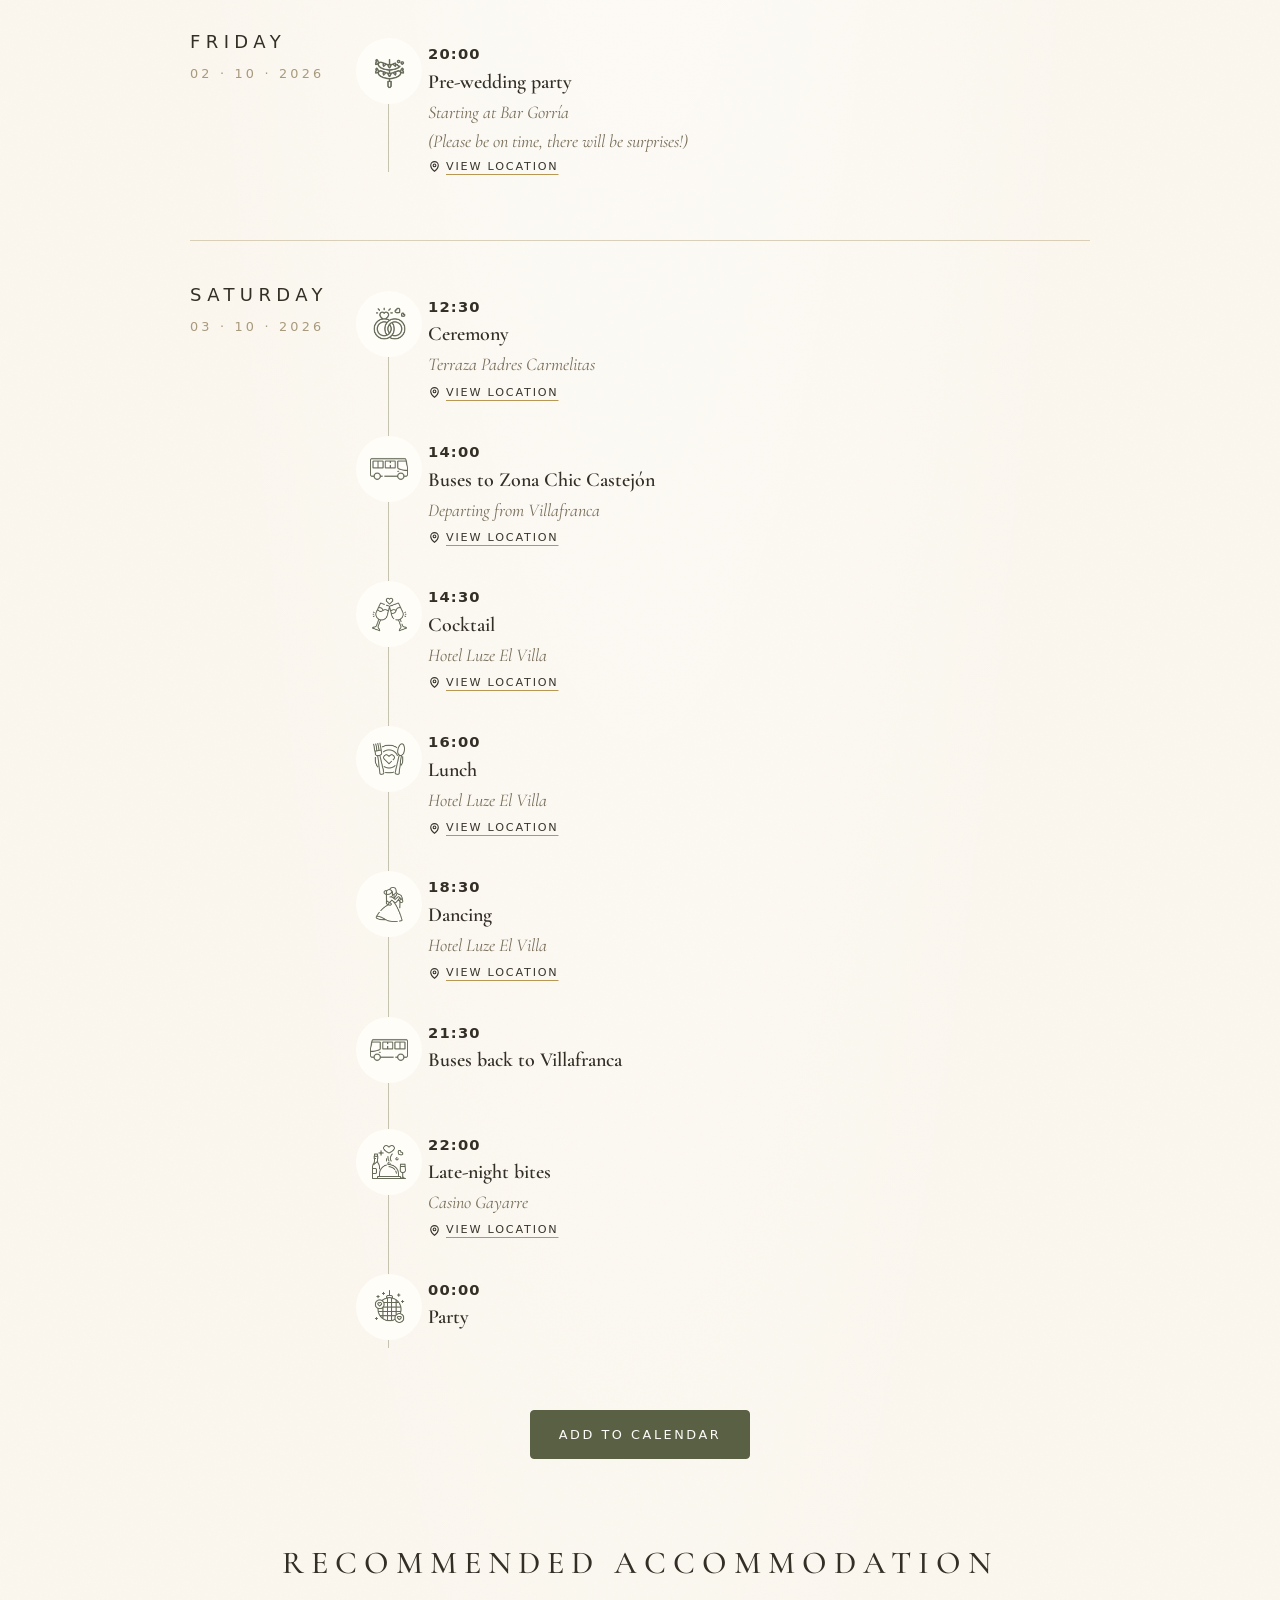
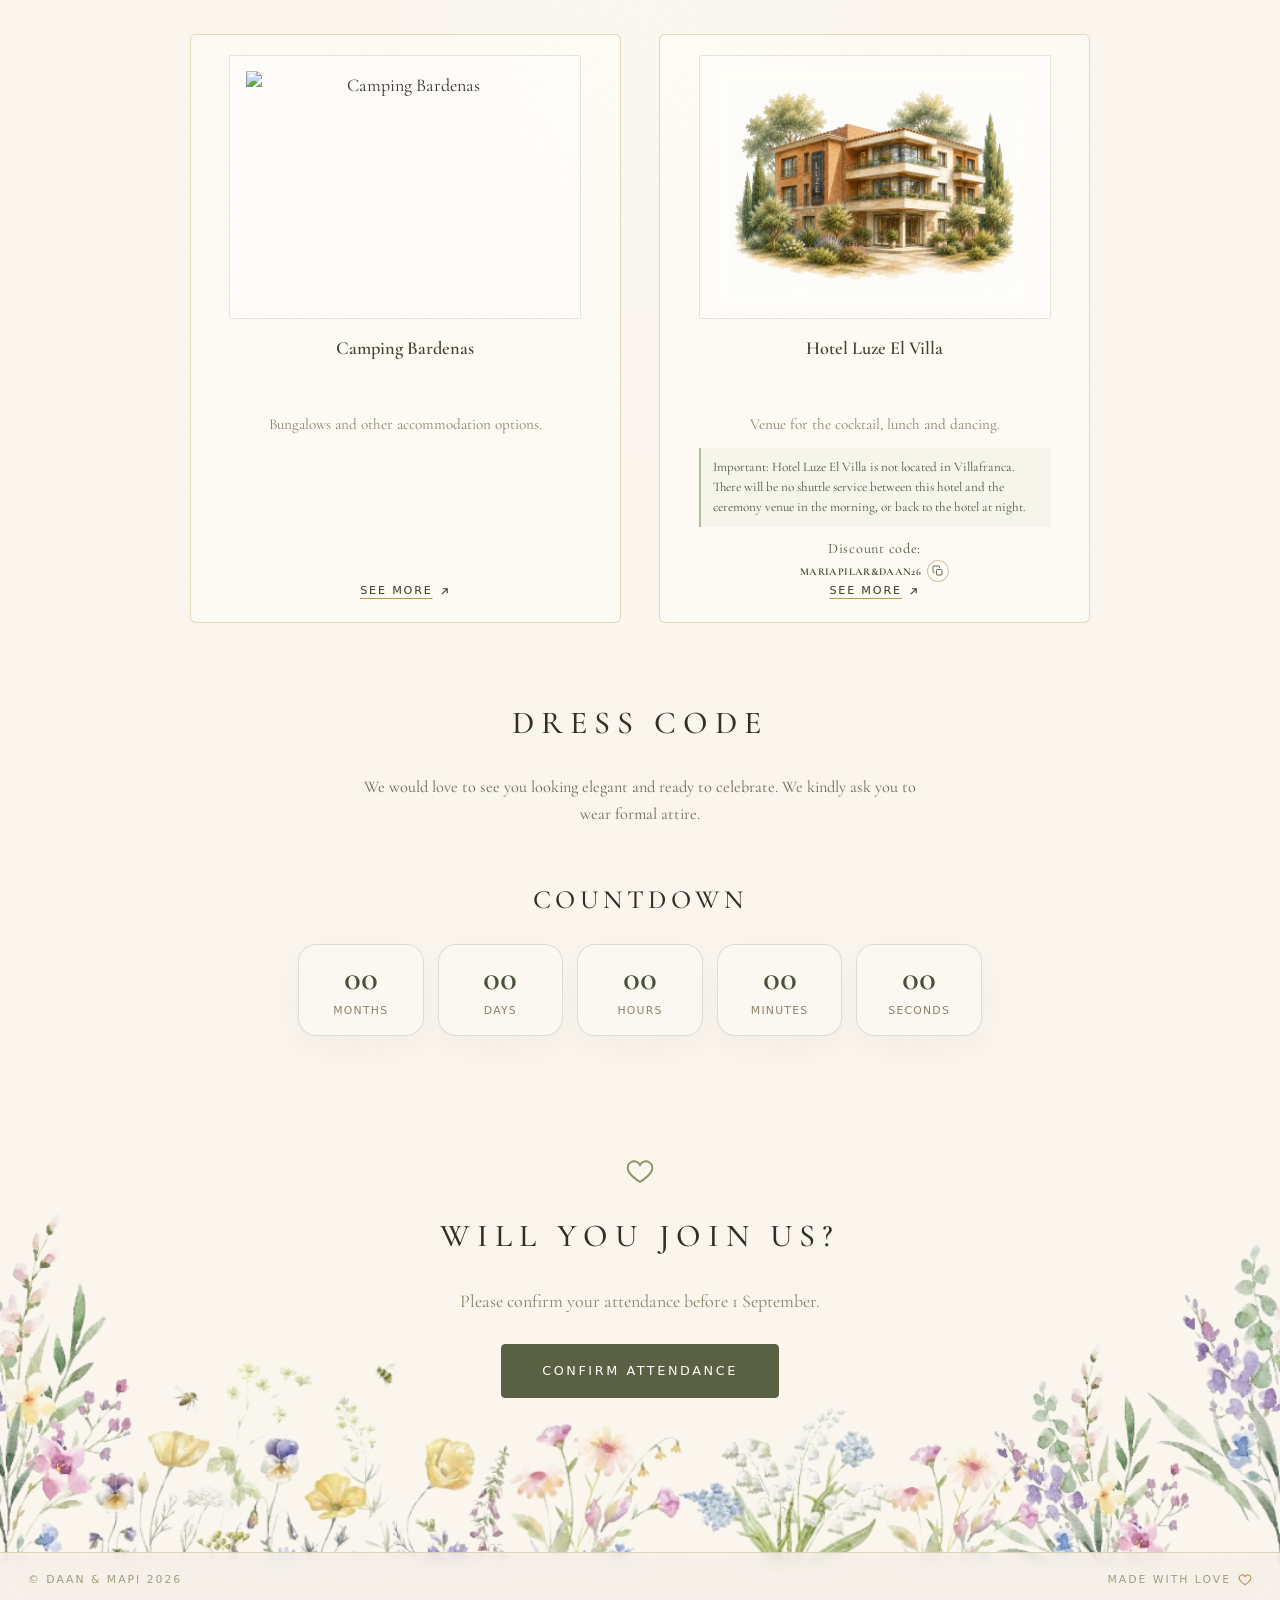
==== commit 70b4be7b: "v2.33" ====
--- a/index.html
+++ b/index.html
@@ -210,7 +210,7 @@
 
             <div class="event reveal">
               <span class="event-icon" aria-hidden="true"><img class="program-icon baile" src="assets/program-baile.png" alt="" loading="lazy" decoding="async"></span>
-              <div class="time">19:00</div>
+              <div class="time">18:30</div>
               <div class="name" data-i18n="event.baile">Baile</div>
               <div class="venue" data-i18n="event.luze">Hotel Luze El Villa</div>
               <a class="map-link" href="https://www.google.com/maps/search/?api=1&query=Hotel%20Luze%20El%20Villa%20Castejon%20Navarra" target="_blank" rel="noopener">
@@ -221,13 +221,13 @@
 
             <div class="event reveal">
               <span class="event-icon" aria-hidden="true"><img class="program-icon autobus return-bus" src="assets/program-autobus.png" alt="" loading="lazy" decoding="async"></span>
-              <div class="time">22:00</div>
+              <div class="time">21:30</div>
               <div class="name" data-i18n="event.bus.return">Autobuses a Villafranca</div>
             </div>
 
             <div class="event reveal">
               <span class="event-icon" aria-hidden="true"><img class="program-icon recena" src="assets/program-recena.png" alt="" loading="lazy" decoding="async"></span>
-              <div class="time">22:30</div>
+              <div class="time">22:00</div>
               <div class="name" data-i18n="event.recena">Recena</div>
               <div class="venue" data-i18n="event.recena.venue">Casino Gayarre</div>
               <a class="map-link" href="https://maps.app.goo.gl/Xi1665F6afaucKHz7" target="_blank" rel="noopener">
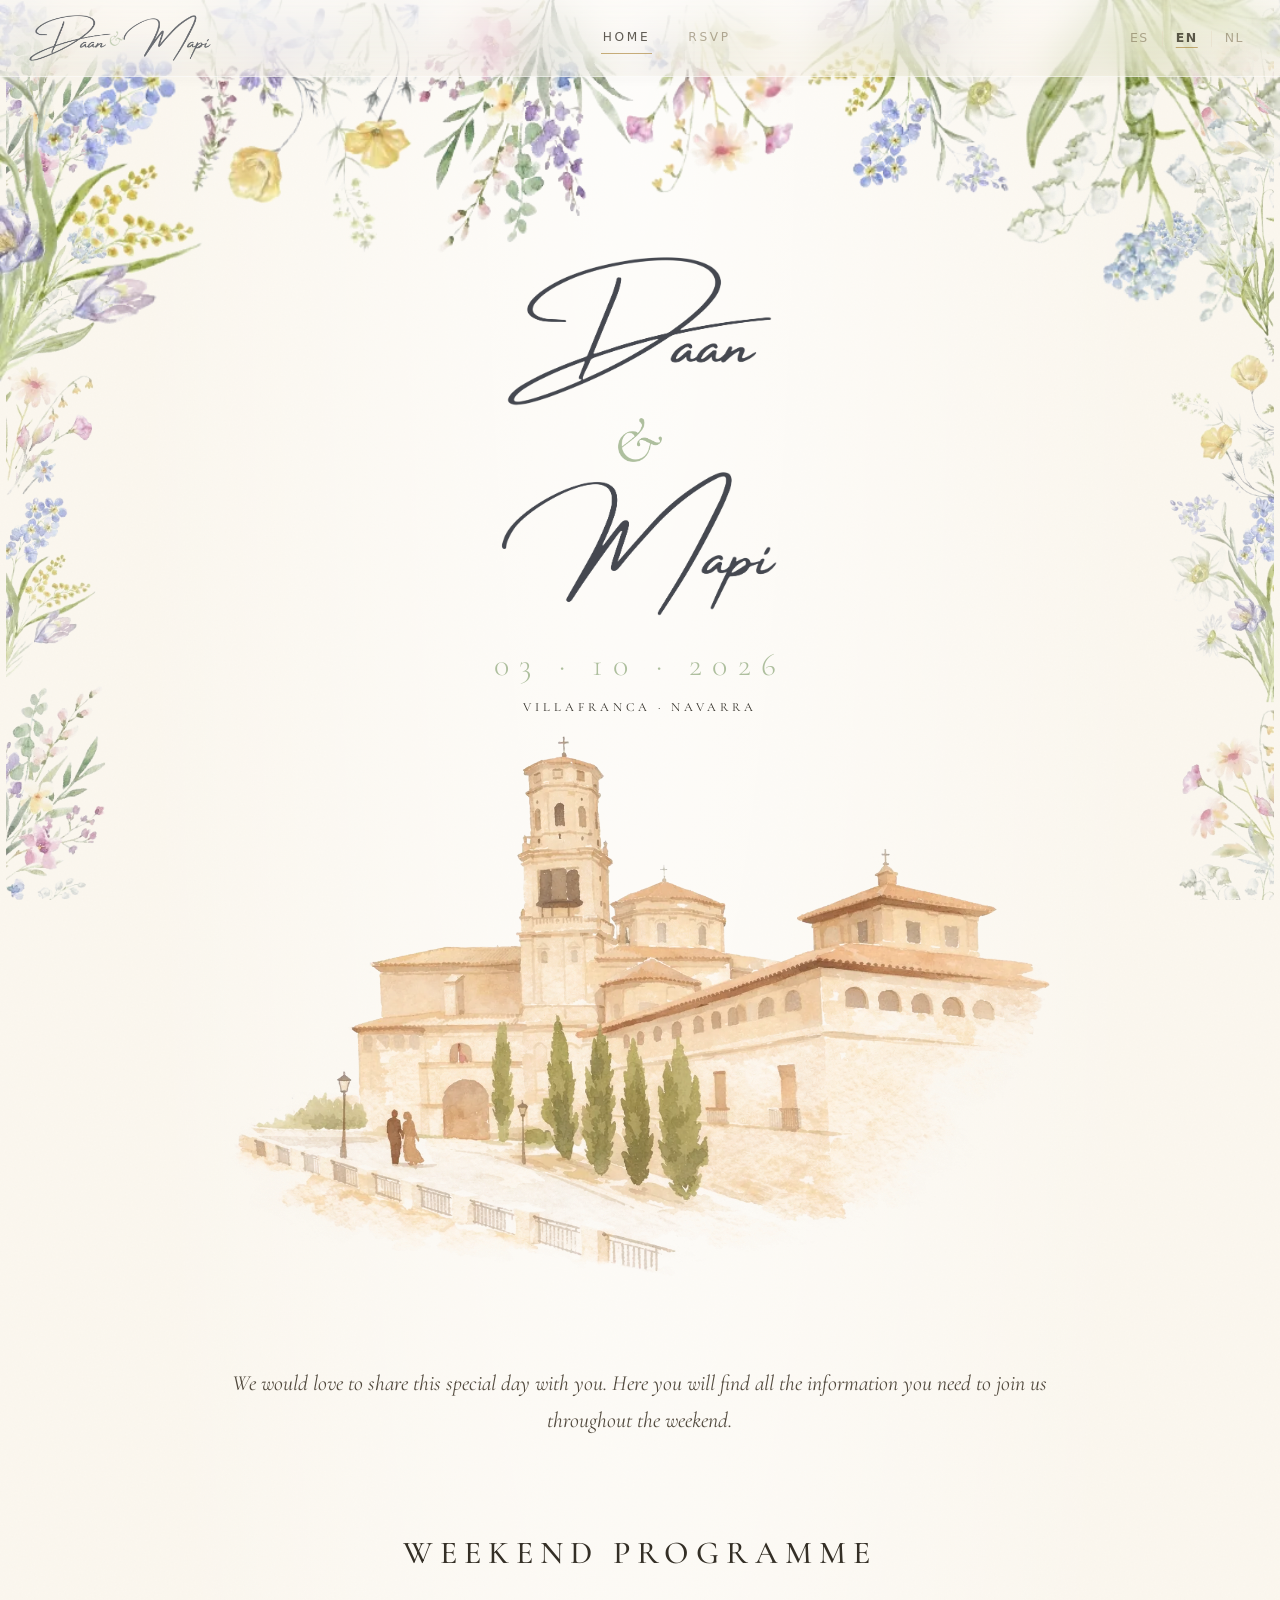
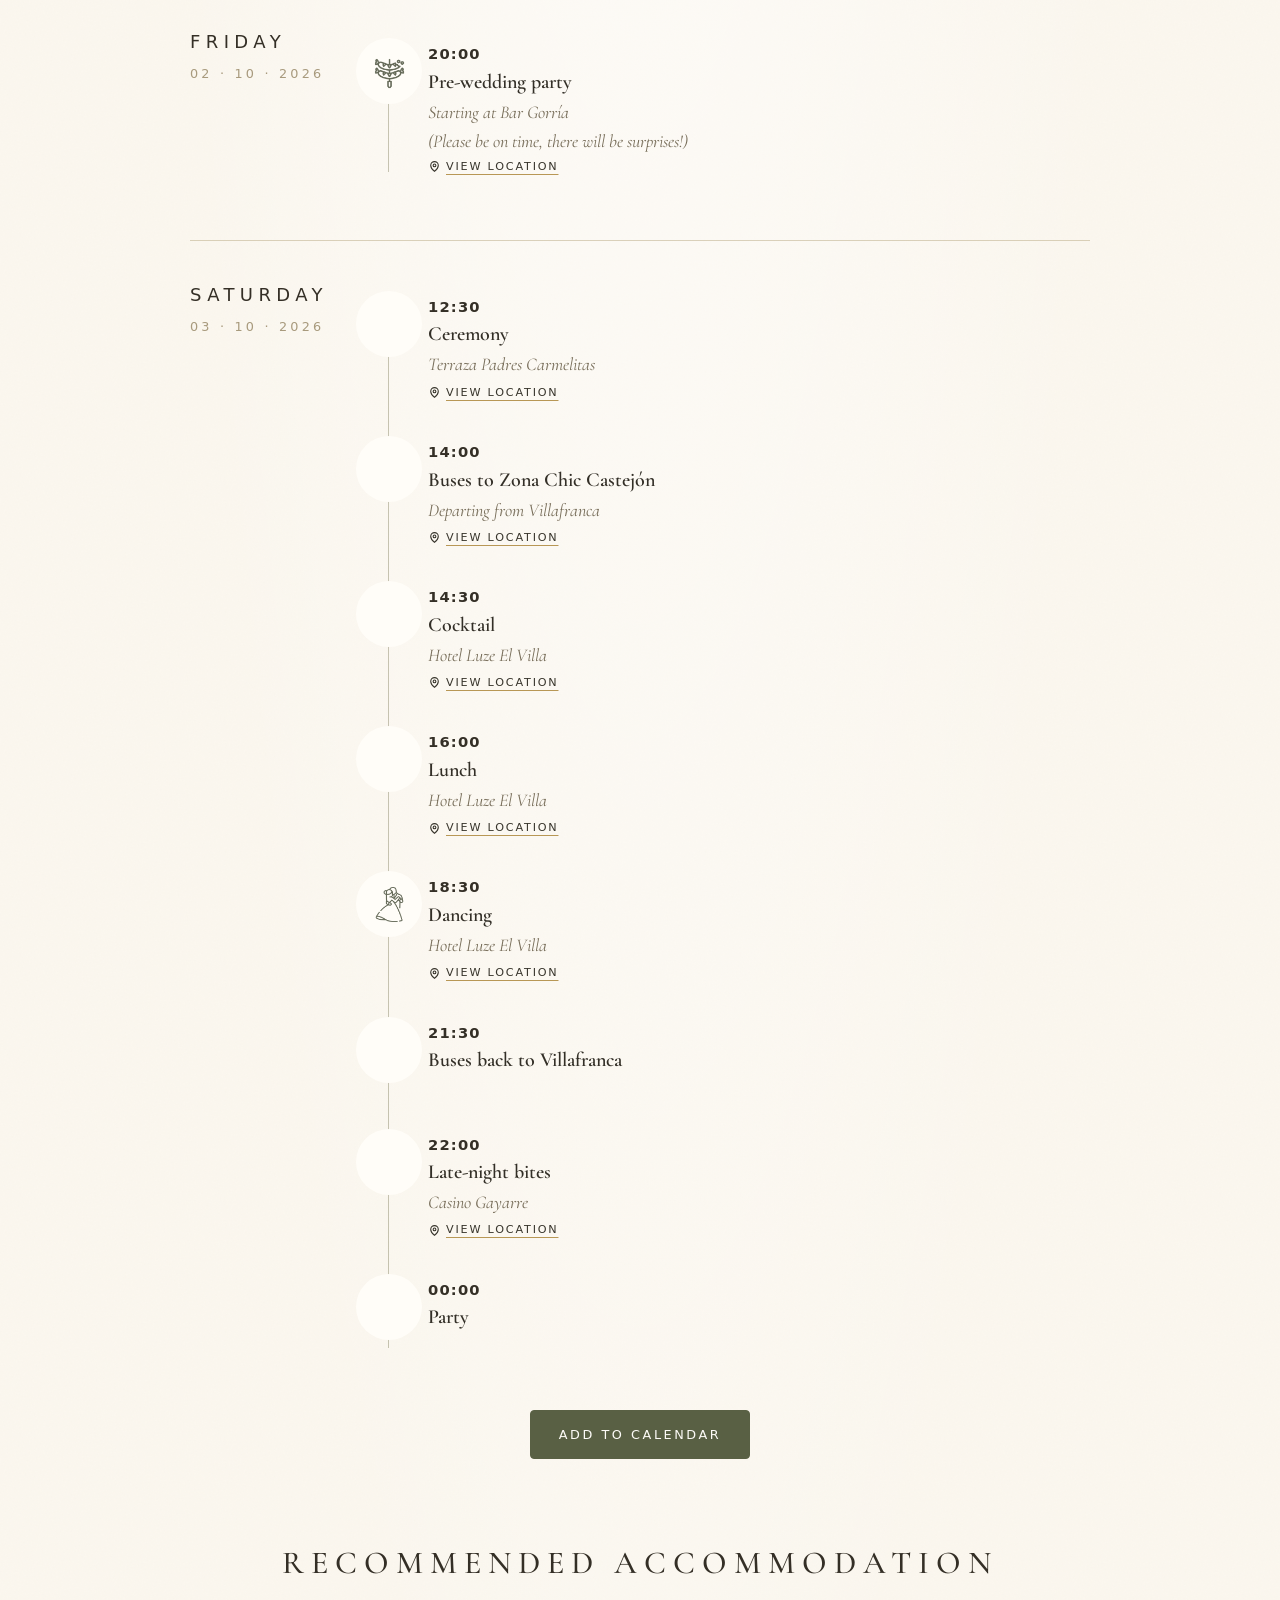
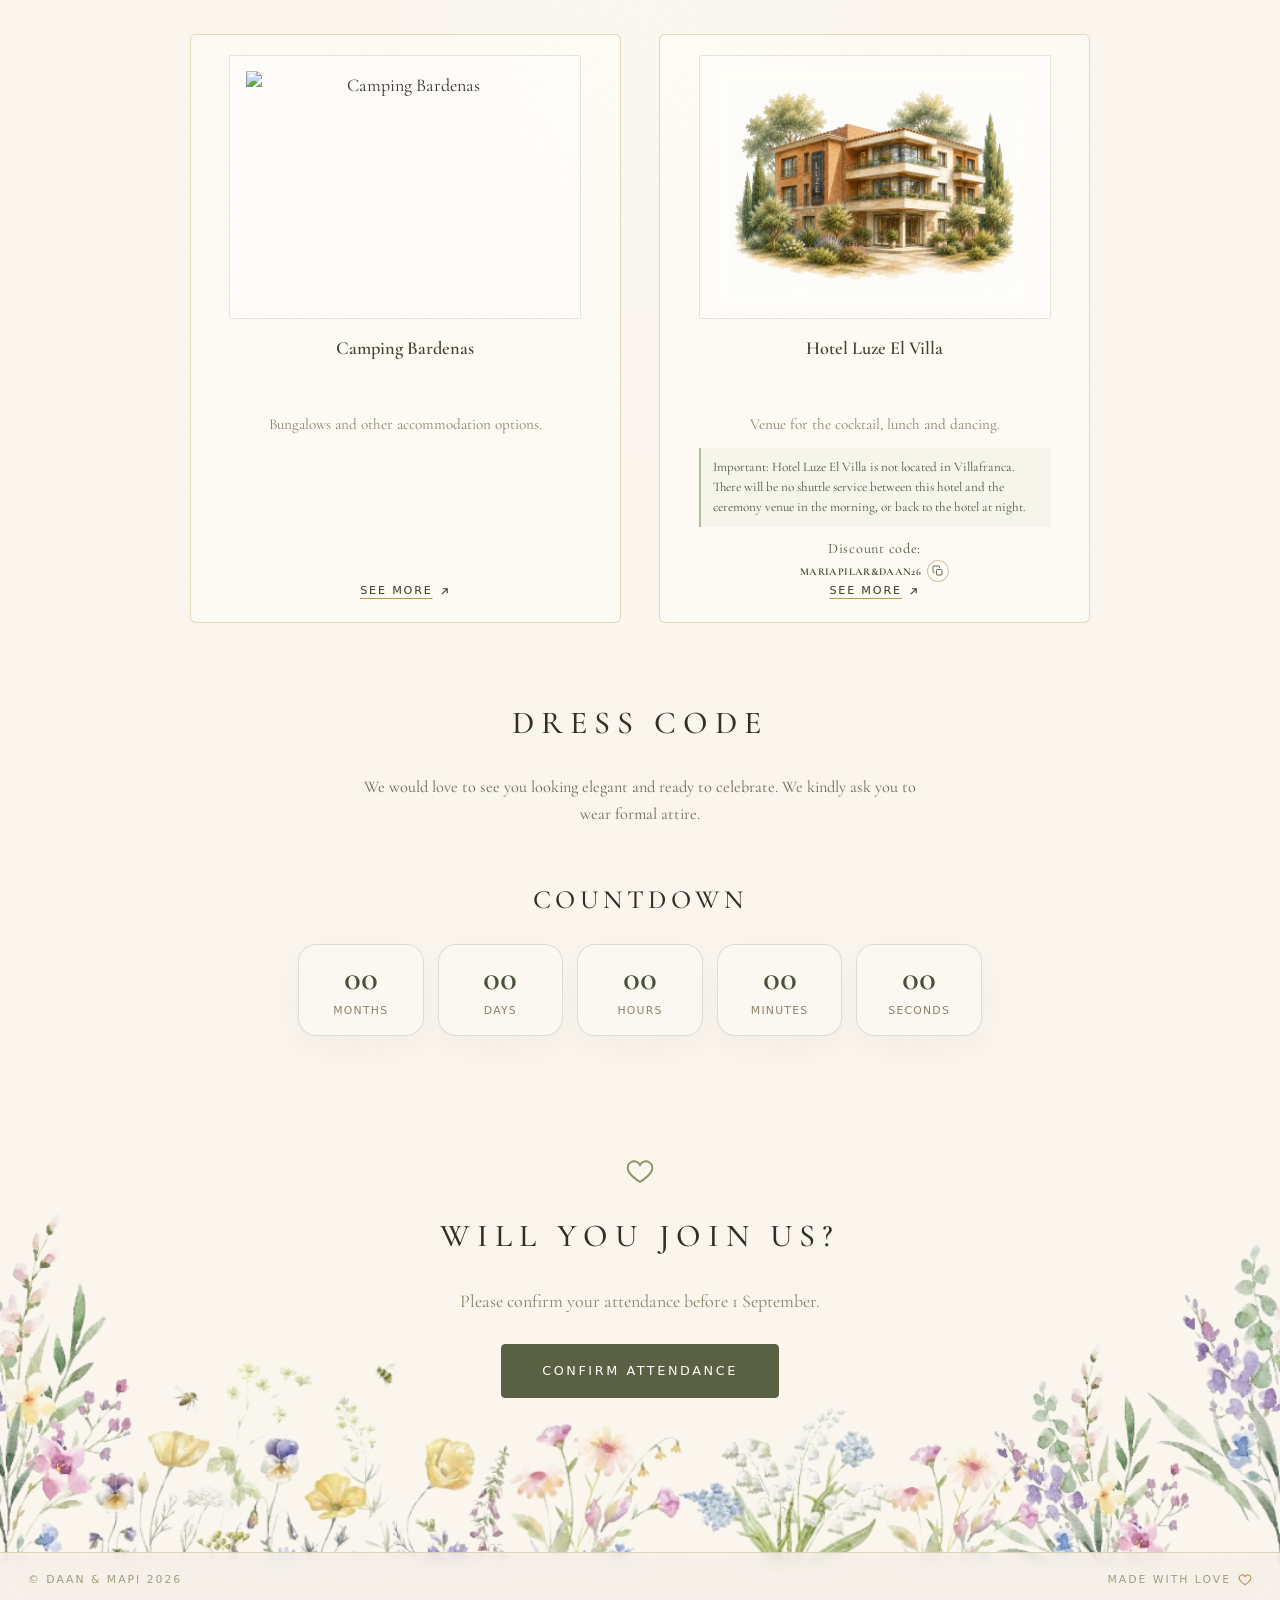
==== commit 12b3392b: "v2.34" ====
--- a/index.html
+++ b/index.html
@@ -80,7 +80,7 @@
   <nav class="tab-nav" aria-label="Secciones">
     <a href="#inicio" data-tab="home" class="active" data-i18n="nav.home">Inicio</a>
     <a href="#rsvp" data-tab="rsvp" data-i18n="nav.rsvp">RSVP</a>
-    <a href="fotos.html" class="photos-release-link" data-i18n="nav.photos" hidden>Fotos</a>
+    <a href="fotos.html" class="photos-release-link" data-i18n="nav.photos">Fotos</a>
   </nav>
 
   <nav class="lang-switch" aria-label="Idioma">
@@ -496,18 +496,7 @@
 <script src="js/i18n.js"></script>
 <script src="js/main.js"></script>
 
-<script>
-(function(){
-  const PHOTOS_RELEASE = new Date("2026-10-02T12:30:00+02:00");
-  const photosEnabled = new Date() >= PHOTOS_RELEASE;
-  document.addEventListener("DOMContentLoaded", function(){
-    document.querySelectorAll(".photos-release-link").forEach(function(link){
-      if (photosEnabled) link.hidden = false;
-      else link.hidden = true;
-    });
-  });
-})();
-</script>
+
 
 <script>
 /* ================= TABS ================= */
